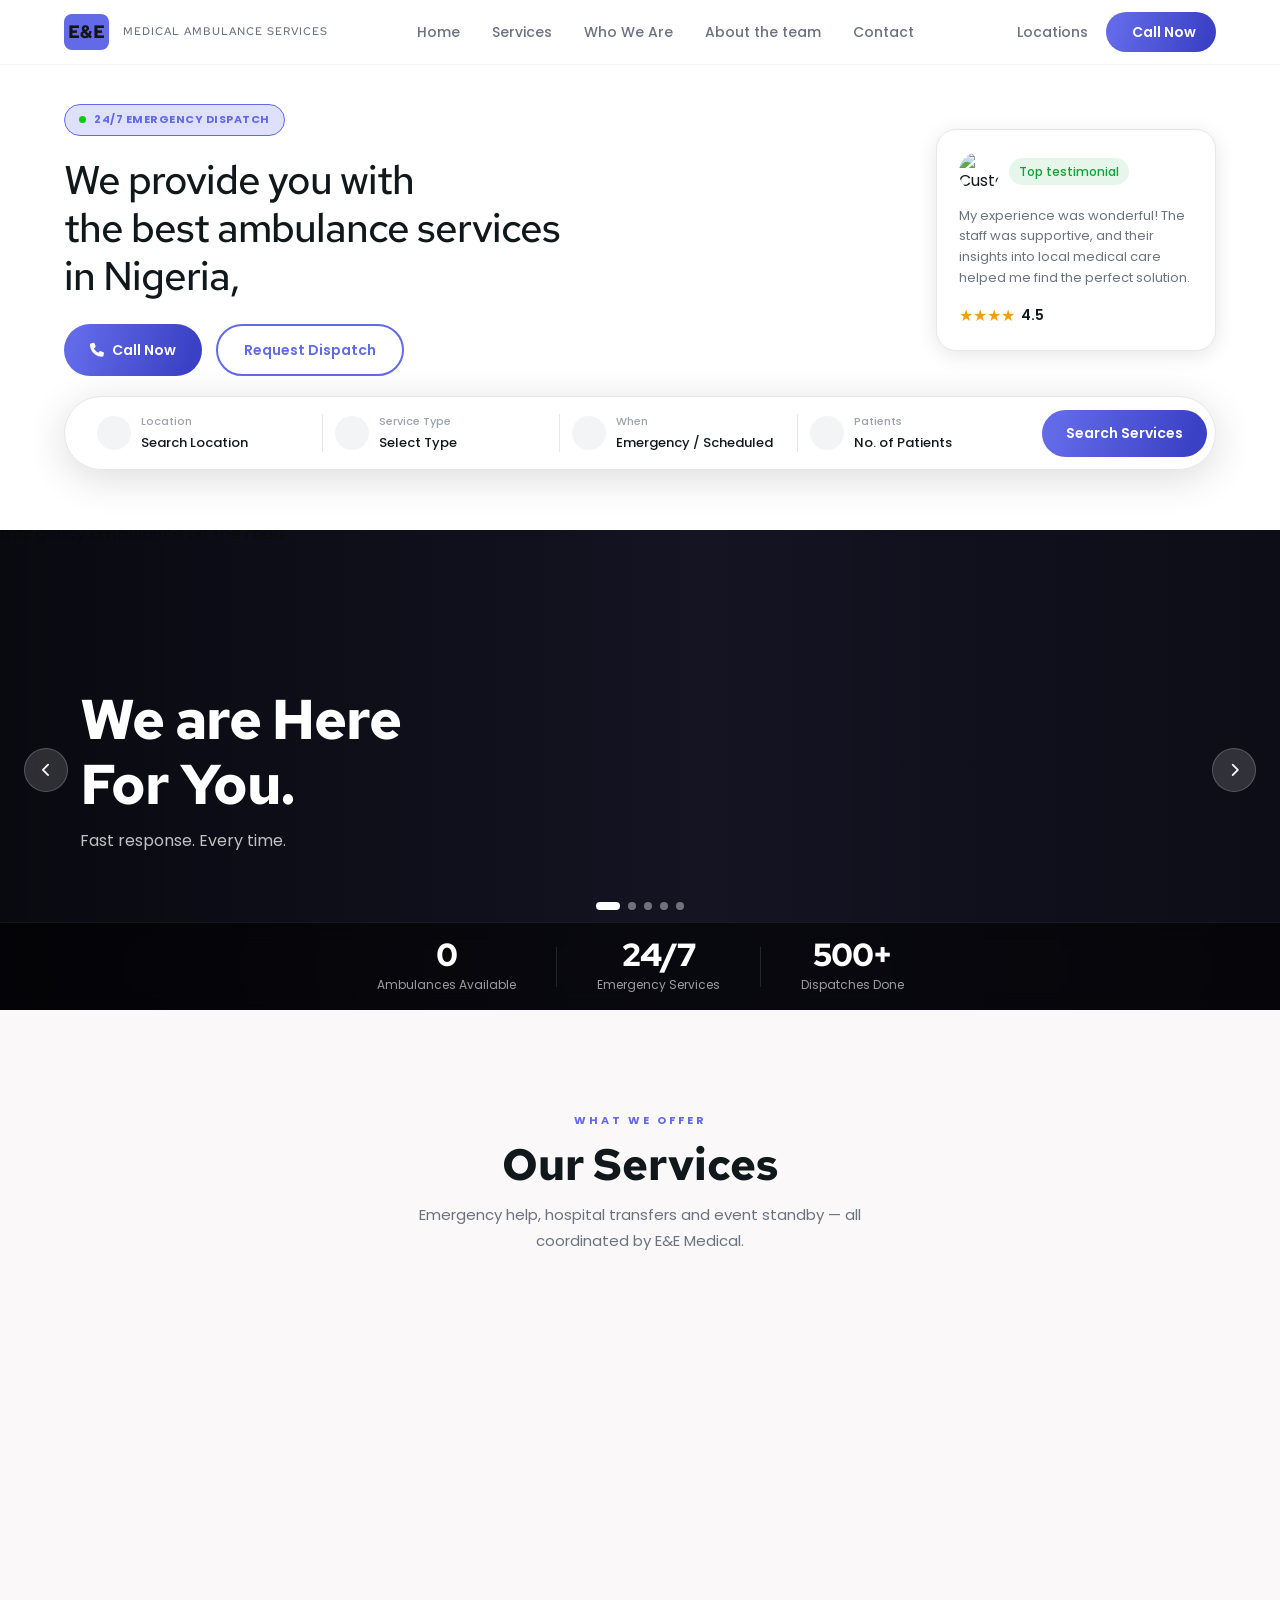
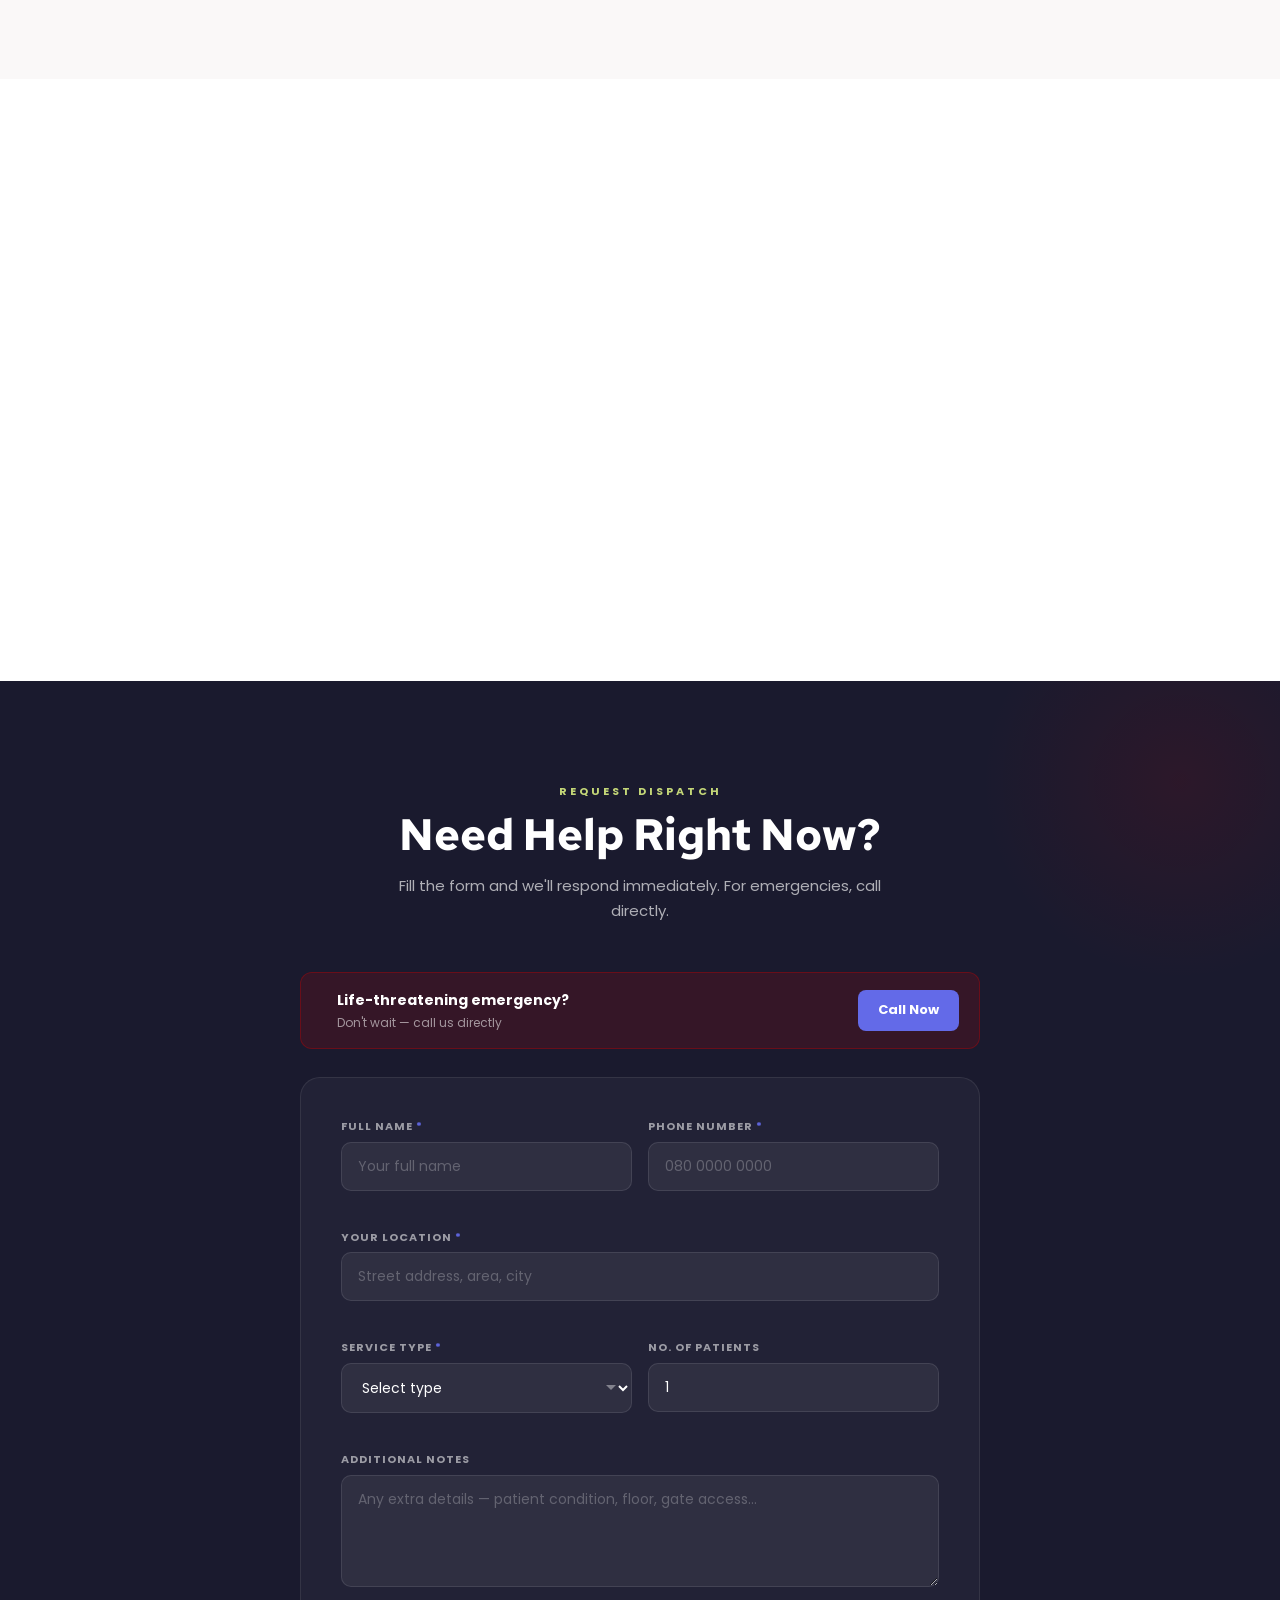
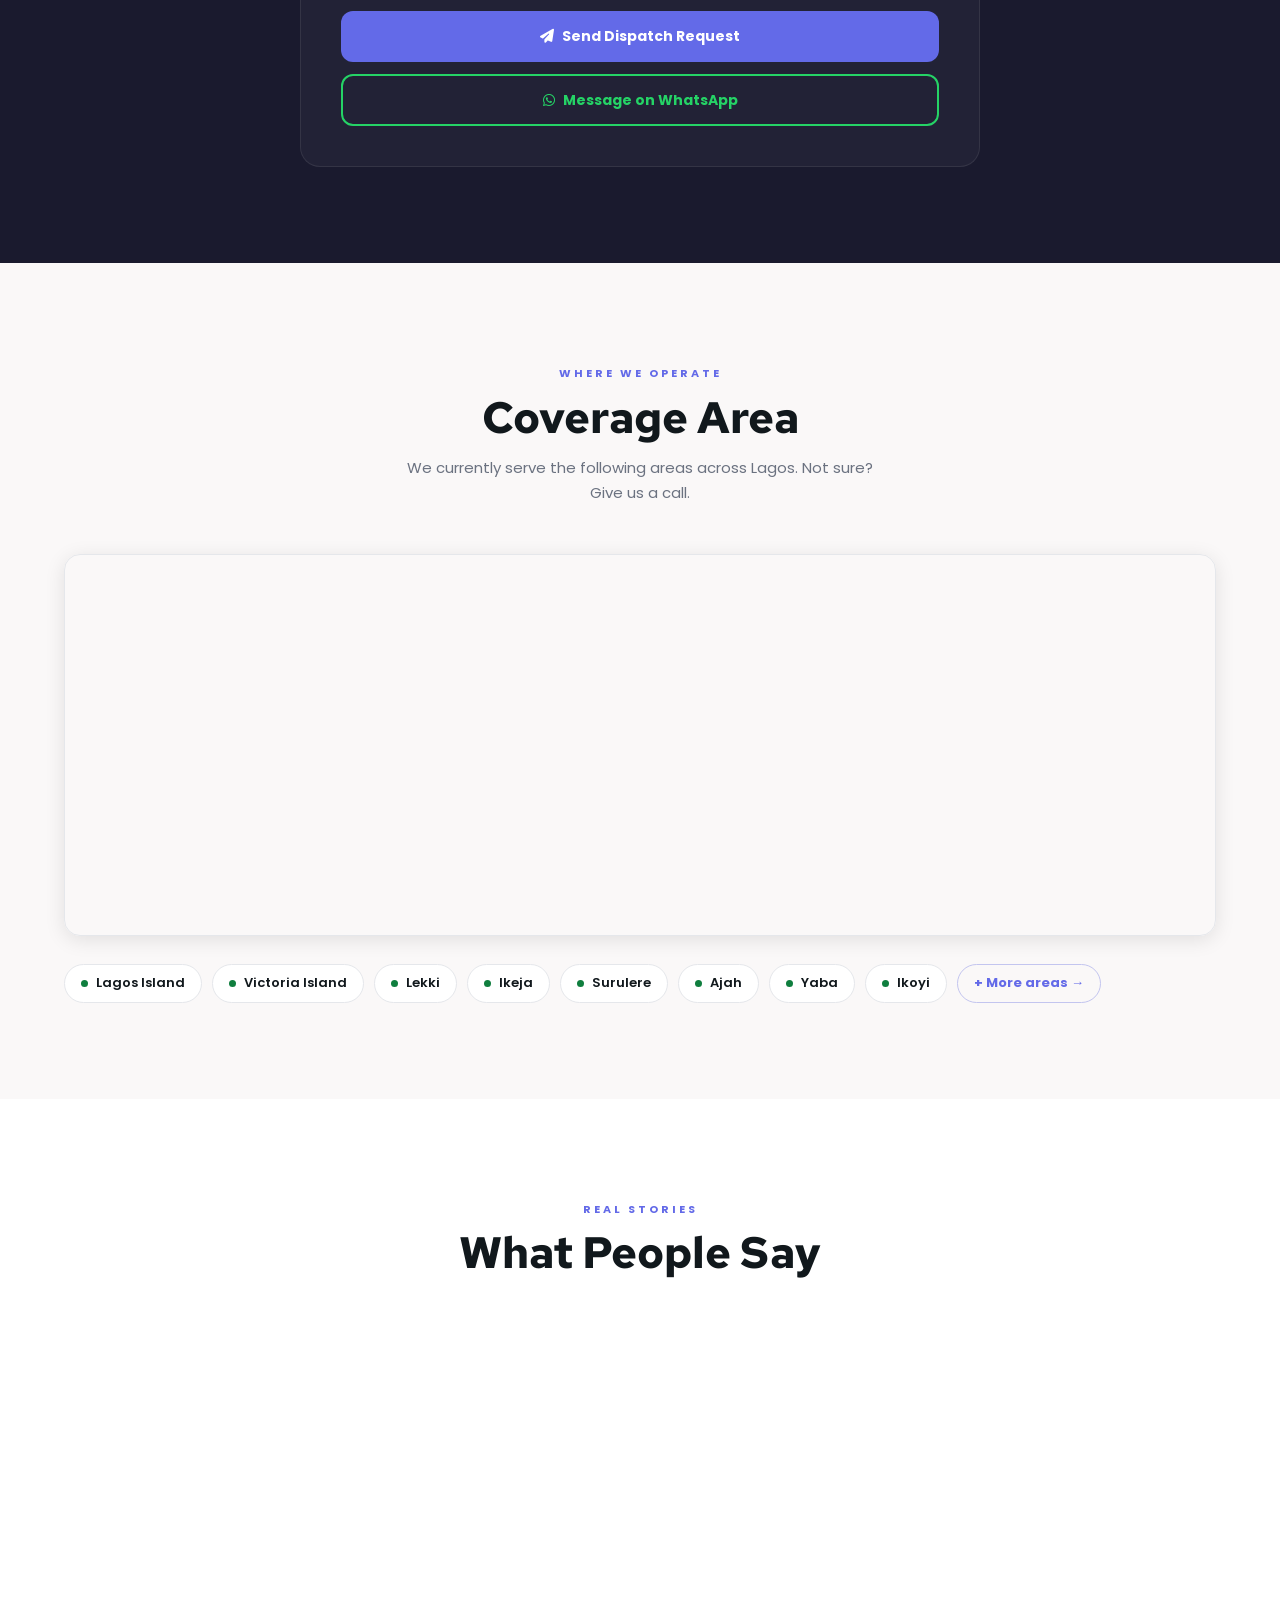
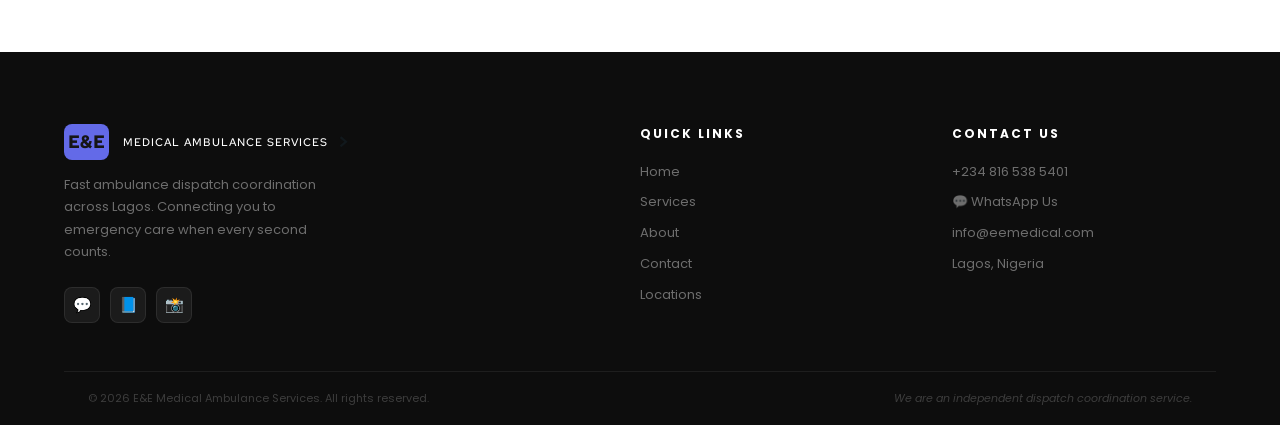
==== index.html @ 8965cede "modify files" ====
<!doctype html>
<html lang="en">
  <head>
    <meta charset="UTF-8" />
    <meta name="viewport" content="width=device-width, initial-scale=1.0" />
    <meta
      name="description"
      content="E&E Medical Ambulance Services — Fast emergency dispatch, hospital transfers and event standby across Lagos, Nigeria."
    />
    <title>E&amp;E Medical Ambulance Services</title>

    <!-- Google Fonts -->
    <link rel="preconnect" href="https://fonts.googleapis.com" />
    <link rel="preconnect" href="https://fonts.gstatic.com" crossorigin />
    <link
      href="https://fonts.googleapis.com/css2?family=Poppins:wght@300;400;500;600;700&family=Red+Hat+Text:wght@400;500;600;700&display=swap"
      rel="stylesheet"
    />

    <!-- Font Awesome (hamburger icon) -->
    <link
      rel="stylesheet"
      href="https://cdnjs.cloudflare.com/ajax/libs/font-awesome/6.5.0/css/all.min.css"
    />

    <!-- Box Icons -->
   <!-- Basic Icons -->
<link href="https://cdn.boxicons.com/3.0.8/fonts/basic/boxicons.min.css" rel="stylesheet">
<!-- Filled Icons -->
<link href="https://cdn.boxicons.com/3.0.8/fonts/filled/boxicons-filled.min.css" rel="stylesheet">
<!-- Brand Icons -->
<link href="https://cdn.boxicons.com/3.0.8/fonts/brands/boxicons-brands.min.css" rel="stylesheet">

    <!-- Stylesheet -->
    <link rel="stylesheet" href="styles/styles.css" />
  </head>

  <body>
    <!-- =============================================
         HEADER / NAVBAR
    ============================================= -->
    <header class="navbar" id="navbar">
      <div class="nav-inner">
        <!-- Logo -->
        <a href="#home" class="logo">
          <span class="logo-icon">E&E</span>
          <!--<span class="logo-text"
            >E<span class="logo-amp">&amp;</span>E-->
            <span class="logo-sub">Medical Ambulance Services</span></span
          >
        </a>

        <!-- Desktop Left Nav -->
        <nav class="nav-left" aria-label="Primary navigation">
          <a class="nav-item" href="#home">Home</a>
          <a class="nav-item" href="#services">Services</a>
          <a class="nav-item" href="#about">Who We Are</a>
          <a class="nav-item" href="about.html">About the team</a>
          <a class="nav-item" href="#contact">Contact</a>
        </nav>

        <!-- Desktop Right Nav -->
        <nav class="nav-right" aria-label="Secondary navigation">
          <a class="nav-item" href="#coverage">Locations</a>
          <a class="nav-item emergency-btn" href="tel:+2348165385401">
            <i class="bx bx-phone-incoming"></i> Call Now
          </a>
        </nav>

        <!-- Hamburger (mobile) -->
        <button
          class="hamburger"
          id="hamburger"
          aria-label="Toggle menu"
          aria-expanded="false"
        >
          <i class="fa-solid fa-bars" id="hamburger-icon"></i>
        </button>
      </div>

      <!-- Mobile Nav Dropdown -->
      <nav class="mobile-nav" id="mobile-nav" aria-hidden="true">
        <a class="mobile-nav-item" href="#home">Home</a>
        <a class="mobile-nav-item" href="#services">Services</a>
        <a class="mobile-nav-item" href="#about">Who We Are</a>
        <a class="mobile-nav-item" href="about.html">About the team</a>
        <a class="mobile-nav-item" href="#contact">Contact</a>
        <a class="mobile-nav-item" href="#coverage">Locations</a>
        <a
          class="mobile-nav-item emergency-btn mobile-cta"
          href="tel:+2348165385401"
        >
          <i class="fa-solid fa-phone"></i> Call Now
        </a>
      </nav>
    </header>

    <!-- =============================================
         HERO SECTION
    ============================================= -->
    <section class="hero" id="home">
      <!-- Left: Headline -->
      <div class="hero-left">
        <div class="hero-badge">
          <span class="badge-dot"></span> 24/7 Emergency Dispatch
        </div>
        <h1 class="hero-title">
          We provide you with<br />
          the best ambulance
          services<br /> in Nigeria,
          <span class="multiple-text"></span>
        </h1>
        <div class="hero-actions">
          <a href="tel:+2348165385401" class="btn-primary">
            <i class="fa-solid fa-phone"></i> Call Now
          </a>
          <a href="#contact" class="btn-outline">Request Dispatch</a>
        </div>
      </div>

      <!-- Right: Testimonial Card -->
      <div class="hero-right">
        <div class="testimonial-card">
          <div class="testimonial-header">
            <img
              src="https://i.pravatar.cc/40?img=12"
              alt="Customer avatar"
              class="testimonial-avatar"
            />
            <span class="testimonial-label">Top testimonial</span>
          </div>
          <p class="testimonial-text">
            My experience was wonderful! The staff was supportive, and their
            insights into local medical care helped me find the perfect
            solution.
          </p>
          <div class="testimonial-rating">
            <span class="stars">★★★★</span>
            <span class="rating-score">4.5</span>
          </div>
        </div>
      </div>
    </section>

    <!-- Mobile tagline (shown only on mobile below hero) -->
    <div class="mobile-tagline">
      <h2>We are Here<br />For You.</h2>
      <p>
        Providing fast, reliable medical services<br />across Nigeria — anytime,
        anywhere.
      </p>
    </div>

    <!-- =============================================
         SEARCH / FILTER BAR
    ============================================= -->
    <div class="search-bar" id="searchBar">
      <div class="search-field">
        <div class="search-field-icon"><i class="bx bx-location"></i></div>
        <div class="search-field-text">
          <span class="search-field-label">Location</span>
          <span class="search-field-value">Search Location</span>
        </div>
      </div>
      <div class="search-divider"></div>

      <div class="search-field">
        <div class="search-field-icon"><i class="bx bx-ambulance"></i></div>
        <div class="search-field-text">
          <span class="search-field-label">Service Type</span>
          <span class="search-field-value">Select Type</span>
        </div>
      </div>
      <div class="search-divider"></div>

      <div class="search-field">
        <div class="search-field-icon"><i class="bx bx-siren" ></i></div>
        <div class="search-field-text">
          <span class="search-field-label">When</span>
          <span class="search-field-value">Emergency / Scheduled</span>
        </div>
      </div>
      <div class="search-divider"></div>

      <div class="search-field">
        <div class="search-field-icon"><i class="bx bx-user-plus"></i></div>
        <div class="search-field-text">
          <span class="search-field-label">Patients</span>
          <span class="search-field-value">No. of Patients</span>
        </div>
      </div>

      <button class="search-btn">Search Services</button>
    </div>

    <!-- Mobile floating search FAB -->
    <button class="mobile-search-fab" id="searchFab" aria-label="Open search">
      <i class="fa-solid fa-magnifying-glass"></i>
    </button>

    <!-- =============================================
         IMAGE SLIDER / BANNER
    ============================================= -->
    <div class="slider-section" id="sliderSection">
      <!-- Slides -->
      <div class="slider-track" id="sliderTrack">
        <div class="slide active">
          <img
            src="https://images.unsplash.com/photo-1587745416684-47953f16f02f?w=1440&q=80"
            alt="Emergency ambulance on the road"
          />
          <div class="slide-overlay"></div>
          <div class="slide-content">
            <p class="slide-tagline">We are Here<br />For You.</p>
            <p class="slide-sub">Fast response. Every time.</p>
          </div>
        </div>

        <div class="slide">
          <img
            src="images/AC24217A-8CCD-4B8F-9D4B-312E447842BA.jpg"
            alt="Medical team ready for dispatch"
          />
          <div class="slide-overlay"></div>
          <div class="slide-content">
            <p class="slide-tagline">Trained.<br />Ready. Always.</p>
            <p class="slide-sub">Certified medical crews on standby.</p>
          </div>
        </div>

        <div class="slide">
          <img
            src="https://images.unsplash.com/photo-1612349317150-e413f6a5b16d?w=1440&q=80"
            alt="Ambulance services at events"
          />
          <div class="slide-overlay"></div>
          <div class="slide-content">
            <p class="slide-tagline">Events.<br />Hospitals. Everywhere.</p>
            <p class="slide-sub">Emergency, transfers &amp; standby covered.</p>
          </div>
        </div>
        <div class="slide">
          <img
            src="images/05685823-59BA-413B-A63B-CFF319AEDF91.jpg"
            alt="Ambulance services at events"
          />
          <div class="slide-overlay"></div>
          <div class="slide-content">
            <p class="slide-tagline">Events.<br />Hospitals. Everywhere.</p>
            <p class="slide-sub">Emergency, transfers &amp; standby covered.</p>
          </div>
        </div>
        <div class="slide">
          <img
            src="images/E7968433-688F-4F7B-9DDC-AB9939E82657.jpg"
            alt="Ambulance services at events"
          />
          <div class="slide-overlay"></div>
          <div class="slide-content">
            <p class="slide-tagline">Events.<br />Hospitals. Everywhere.</p>
            <p class="slide-sub">Emergency, transfers &amp; standby covered.</p>
          </div>
        </div>
      </div>

      <!-- Slider Controls -->
      <button
        class="slider-btn slider-prev"
        id="sliderPrev"
        aria-label="Previous slide"
      >
        <i class="fa-solid fa-chevron-left"></i>
      </button>
      <button
        class="slider-btn slider-next"
        id="sliderNext"
        aria-label="Next slide"
      >
        <i class="fa-solid fa-chevron-right"></i>
      </button>

      <!-- Dots -->
      <div class="slider-dots" id="sliderDots">
        <button class="dot active" data-index="0" aria-label="Slide 1"></button>
        <button class="dot" data-index="1" aria-label="Slide 2"></button>
        <button class="dot" data-index="2" aria-label="Slide 3"></button>
        <button class="dot" data-index="3" aria-label="Slide 4"></button>
        <button class="dot" data-index="4" aria-label="Slide 5"></button>
      </div>

      <!-- Stats overlay on slider -->
      <div class="slider-stats">
        <div class="slider-stat">
          <div class="slider-stat-value" id="stat1">0</div>
          <div class="slider-stat-label">Ambulances Available</div>
        </div>
        <div class="slider-stat-divider"></div>
        <div class="slider-stat">
          <div class="slider-stat-value">24/7</div>
          <div class="slider-stat-label">Emergency Services</div>
        </div>
        <div class="slider-stat-divider"></div>
        <div class="slider-stat">
          <div class="slider-stat-value">500+</div>
          <div class="slider-stat-label">Dispatches Done</div>
        </div>
      </div>
    </div>

    <!-- =============================================
         SERVICES SECTION
    ============================================= -->
    <section class="services-section" id="services">
      <div class="section-container">
        <div class="section-header">
          <span class="section-tag">What We Offer</span>
          <h2 class="section-title">Our Services</h2>
          <p class="section-desc">
            Emergency help, hospital transfers and event standby — all
            coordinated by E&amp;E Medical.
          </p>
        </div>

        <div class="services-grid">
          <div class="service-card service-card--red reveal">
            <div class="service-icon"><i class="bx bx-siren" ></i></div>
            <h3>Emergency Response</h3>
            <p>
              Immediate dispatch for life-threatening situations. We assess and
              send the right crew fast.
            </p>
            <a href="#contact" class="service-link">Request Now →</a>
          </div>
          <div class="service-card reveal">
            <div class="service-icon"><i class="bx bx-building-hospital" style="color:#000000;"></i></div>
            <h3>Hospital Transfer</h3>
            <p>
              Safe, monitored transport between medical facilities for patients
              needing specialist care.
            </p>
            <a href="#contact" class="service-link">Request Now →</a>
          </div>
          <div class="service-card reveal">
            <div class="service-icon"><i class="bx bx-calendar-star"></i></div>
            <h3>Event Medical Standby</h3>
            <p>
              Ambulance and crew on standby for concerts, sports events and
              large gatherings.
            </p>
            <a href="#contact" class="service-link">Request Now →</a>
          </div>
        </div>
      </div>
    </section>

    <!-- =============================================
         ABOUT SECTION
    ============================================= -->
    <section class="about-section" id="about">
      <div class="section-container about-grid">
        <div class="about-text reveal">
          <span class="section-tag">Who We Are</span>
          <h2 class="section-title">Fast Dispatch.<br />Real Care.</h2>
          <p>
            E&amp;E Medical is an independent ambulance dispatch coordination
            service based in Lagos, Nigeria. We connect people in need to
            certified ambulance providers — fast, reliably, and at any hour of
            the day.
          </p>
          <p>
            Whether it's a sudden emergency, a planned hospital transfer, or
            medical standby at your event, we handle the coordination so you can
            focus on what matters.
          </p>
          <div class="about-badges">
            <div class="about-badge">
              <i class="fa-solid fa-check"></i> Verified providers
            </div>
            <div class="about-badge">
              <i class="fa-solid fa-check"></i> Real coordinators
            </div>
            <div class="about-badge">
              <i class="fa-solid fa-check"></i> 24/7 availability
            </div>
          </div>
        </div>
        <div class="about-stats reveal">
          <div class="about-stat-card">
            <span class="about-stat-val">&lt;10</span>
            <span class="about-stat-label">Min avg. response</span>
          </div>
          <div class="about-stat-card">
            <span class="about-stat-val">500+</span>
            <span class="about-stat-label">Lives assisted</span>
          </div>
          <div class="about-stat-card">
            <span class="about-stat-val">20+</span>
            <span class="about-stat-label">Hospital partners</span>
          </div>
          <div class="about-stat-card">
            <span class="about-stat-val">5+</span>
            <span class="about-stat-label">Cities covered</span>
          </div>
        </div>
      </div>
    </section>

    <!-- =============================================
         CONTACT / DISPATCH FORM
    ============================================= -->
    <section class="contact-section" id="contact">
      <div class="section-container">
        <div class="section-header">
          <span class="section-tag section-tag--light">Request Dispatch</span>
          <h2 class="section-title section-title--light">
            Need Help Right Now?
          </h2>
          <p class="section-desc section-desc--light">
            Fill the form and we'll respond immediately. For emergencies, call
            directly.
          </p>
        </div>

        <!-- Emergency banner -->
        <div class="emergency-banner">
          <span><i class="bx bx-siren" style="font-size: 2.5rem;" ></i></span>
          <div>
            <strong>Life-threatening emergency?</strong>
            <span>Don't wait — call us directly</span>
          </div>
          <a href="tel:+2348165385401" class="emergency-banner-btn">Call Now</a>
        </div>

        <!-- Form -->
        <form class="dispatch-form" id="dispatchForm" novalidate>
          <div class="form-row">
            <div class="form-group">
              <label for="fullName">Full Name <span class="req">*</span></label>
              <input
                type="text"
                id="fullName"
                placeholder="Your full name"
                required
              />
              <span class="form-error" id="fullNameErr"></span>
            </div>
            <div class="form-group">
              <label for="phone">Phone Number <span class="req">*</span></label>
              <input
                type="tel"
                id="phone"
                placeholder="080 0000 0000"
                required
              />
              <span class="form-error" id="phoneErr"></span>
            </div>
          </div>

          <div class="form-group">
            <label for="location"
              >Your Location <span class="req">*</span></label
            >
            <input
              type="text"
              id="location"
              placeholder="Street address, area, city"
              required
            />
            <span class="form-error" id="locationErr"></span>
          </div>

          <div class="form-row">
            <div class="form-group">
              <label for="serviceType"
                >Service Type <span class="req">*</span></label
              >
              <select id="serviceType" required>
                <option value="" disabled selected>Select type</option>
                <option value="emergency">Emergency Response</option>
                <option value="transfer">Hospital Transfer</option>
                <option value="event">Event Standby</option>
                <option value="other">Other</option>
              </select>
              <span class="form-error" id="serviceTypeErr"></span>
            </div>
            <div class="form-group">
              <label for="patients">No. of Patients</label>
              <input
                type="number"
                id="patients"
                placeholder="1"
                min="1"
                max="20"
                value="1"
              />
            </div>
          </div>

          <div class="form-group">
            <label for="notes">Additional Notes</label>
            <textarea
              id="notes"
              rows="4"
              placeholder="Any extra details — patient condition, floor, gate access…"
            ></textarea>
          </div>

          <div class="form-actions">
            <button type="submit" class="btn-submit" id="submitBtn">
              <i class="fa-solid fa-paper-plane"></i>
              <span id="submitText">Send Dispatch Request</span>
              <span class="spinner hidden" id="spinner"></span>
            </button>
            <a
              href="https://wa.me/2348165385401?text=Hi%2C+I+need+an+ambulance+from+E%26E+Medical."
              target="_blank"
              rel="noopener noreferrer"
              class="btn-whatsapp"
            >
              <i class="fa-brands fa-whatsapp"></i> Message on WhatsApp
            </a>
          </div>

          <div
            class="form-feedback success hidden"
            id="formSuccess"
            role="alert"
          >
            <i class="bx bx-check-circle" style="color: #0f7e3e;" ></i> Request sent! We'll contact you within minutes.
          </div>
          <div class="form-feedback error hidden" id="formError" role="alert">
            ❌ Something went wrong. Please call us directly.
          </div>
        </form>
      </div>
    </section>

    <!-- =============================================
         COVERAGE SECTION
    ============================================= -->
    <section class="coverage-section" id="coverage">
      <div class="section-container">
        <div class="section-header">
          <span class="section-tag">Where We Operate</span>
          <h2 class="section-title">Coverage Area</h2>
          <p class="section-desc">
            We currently serve the following areas across Lagos. Not sure? Give
            us a call.
          </p>
        </div>

           <div class="map-container">
      <iframe
        src="https://www.google.com/maps/embed?pb=!1m18!1m12!1m3!1d253682.62283124577!2d3.2839595499999934!3d6.548055099999992!2m3!1f0!2f0!3f0!3m2!1i1024!2i768!4f13.1!3m3!1m2!1s0x103b8b2ae68280c1%3A0xdc9e87a367c3d9cb!2sLagos!5e0!3m2!1sen!2sng!4v1776216525920!5m2!1sen!2sng" width="600" height="450" style="border:0;" allowfullscreen="" loading="lazy" referrerpolicy="no-referrer-when-downgrade"
        width="100%"
        height="380"
        style="border: 0;"
        allowfullscreen=""
        loading="lazy"
        referrerpolicy="no-referrer-when-downgrade"
        title="E&E Medical Coverage Area — Lagos"
      ></iframe>
    </div>

        <div class="coverage-tags">
          <span class="coverage-tag"
            ><span class="cdot"></span>Lagos Island</span
          >
          <span class="coverage-tag"
            ><span class="cdot"></span>Victoria Island</span
          >
          <span class="coverage-tag"><span class="cdot"></span>Lekki</span>
          <span class="coverage-tag"><span class="cdot"></span>Ikeja</span>
          <span class="coverage-tag"><span class="cdot"></span>Surulere</span>
          <span class="coverage-tag"><span class="cdot"></span>Ajah</span>
          <span class="coverage-tag"><span class="cdot"></span>Yaba</span>
          <span class="coverage-tag"><span class="cdot"></span>Ikoyi</span>
          <span class="coverage-tag coverage-tag--more">+ More areas →</span>
        </div>
      </div>
    </section>

    <!-- =============================================
         TESTIMONIALS
    ============================================= -->
    <section class="testi-section" id="testimonials">
      <div class="section-container">
        <div class="section-header">
          <span class="section-tag">Real Stories</span>
          <h2 class="section-title">What People Say</h2>
        </div>
        <div class="testi-grid">
          <div class="testi-card reveal">
            <div class="testi-stars">★★★★★</div>
            <p>
              "They responded in under 8 minutes. My father had a cardiac
              episode and the crew were calm and professional. Truly
              life-saving."
            </p>
            <div class="testi-author">
              <div class="testi-avatar" style="background: #cc0000">AO</div>
              <div>
                <div class="testi-name">Adaeze Okafor</div>
                <div class="testi-role">Lagos, Nigeria</div>
              </div>
            </div>
          </div>
          <div class="testi-card reveal">
            <div class="testi-stars">★★★★★</div>
            <p>
              "We used E&amp;E Medical for our corporate event. Having a standby
              ambulance gave everyone peace of mind. Very organised."
            </p>
            <div class="testi-author">
              <div class="testi-avatar" style="background: #0f7e3e">EM</div>
              <div>
                <div class="testi-name">Emeka Martins</div>
                <div class="testi-role">Event Organizer</div>
              </div>
            </div>
          </div>
          <div class="testi-card reveal">
            <div class="testi-stars">★★★★★</div>
            <p>
              "Called for an urgent patient transfer between hospitals. The
              coordination was seamless. Highly recommend for hospital
              logistics."
            </p>
            <div class="testi-author">
              <div class="testi-avatar" style="background: #1a4a8a">DN</div>
              <div>
                <div class="testi-name">Dr. Ngozi Eze</div>
                <div class="testi-role">Medical Officer, Lagos</div>
              </div>
            </div>
          </div>
        </div>
      </div>
    </section>

    <!-- =============================================
         FOOTER
    ============================================= -->
    <footer class="footer" id="footer">
      <div class="section-container">
        <div class="footer-top">
          <div class="footer-brand">
            <a href="#home" class="logo footer-logo">
              <span class="logo-icon">E&E</span>
          <!--<span class="logo-text"
            >E<span class="logo-amp">&amp;</span>E-->
            <span class="logo-sub" style="color: #fff;">Medical Ambulance Services</span></span
          >
              >
            </a>
            <p>
              Fast ambulance dispatch coordination across Lagos. Connecting you
              to emergency care when every second counts.
            </p>
            <div class="footer-socials">
              <a href="#" aria-label="WhatsApp" class="social-btn">💬</a>
              <a href="#" aria-label="Facebook" class="social-btn">📘</a>
              <a href="#" aria-label="Instagram" class="social-btn">📸</a>
            </div>
          </div>

          <div class="footer-col">
            <h4>Quick Links</h4>
            <a href="#home">Home</a>
            <a href="#services">Services</a>
            <a href="#about">About</a>
            <a href="#contact">Contact</a>
            <a href="#coverage">Locations</a>
          </div>

          <div class="footer-col">
            <h4>Contact Us</h4>
            <a href="tel:+2348165385401"><i class="bx bx-phone-incoming"></i> +234 816 538 5401</a>
            <a
              href="https://wa.me/2348165385401"
              target="_blank"
              rel="noopener noreferrer"
              >💬 WhatsApp Us</a
            >
            <a href="mailto:info@eemedical.com"><i class="bx bx-envelope-alt" style="font-size: 0.8rem;"></i> info@eemedical.com</a>
            <span><i class="bx bx-location"></i> Lagos, Nigeria</span>
          </div>
        </div>

        <!-- Footer Bottom -->
        <div class="footer-bottom">
          <p>© 2026 E&amp;E Medical Ambulance Services. All rights reserved.</p>
          <p>We are an independent dispatch coordination service.</p>
        </div>
      </div>
    </footer>

    <!-- Floating Call Button -->
    <a
      href="tel:+2348165385401"
      class="floating-call"
      id="floatingCall"
      aria-label="Call E&E Medical"
    >
      <span class="floating-pulse"></span>
      <i class="fa-solid fa-phone"></i>
    </a>

    <!-- Back to Top -->
    <button class="back-to-top" id="backToTop" aria-label="Back to top">
      <i class="fa-solid fa-chevron-up"></i>
    </button>

    <!-- =============================================
         SCRIPTS
    ============================================= -->
    <!-- Typed.js -->
    <script src="https://cdn.jsdelivr.net/npm/typed.js@2.0.12"></script>

    <!-- Main Script -->
    <script src="script.js"></script>
  </body>
</html>
---- styles/styles.css ----
/* ============================================================
   E&E MEDICAL AMBULANCE SERVICES — styles.css
   Design: Red accent | Poppins + Red Hat Text | Mobile-first
============================================================ */

/* ── CSS VARIABLES ─────────────────────────────────────────── */
:root {
  --red: #636ae8;
  --red-dark: #636ae8;
  --purple-light: #636ae834;
  --red-mid: #c3c5ef ;
  --purple: #636ae8;
  --purple-dark: #4f46e5;
  --dark: #11181c;
  --charcoal: #1a1a2e;
  --gray: #6b7280; 
  --gray-light: #9ca3af;
  --border: #e5e7eb;
  --bg: #f8f5f5af;
  --white: #ffffff;
  --green: #0da435;
  --whatsapp: #25d366;

  --font-main: "Red Hat Text", sans-serif;
  --font-body: "Poppins", sans-serif;

  --nav-h: 64px;
  --max-w: 1200px;
  --radius: 12px;
  --radius-lg: 20px;
  --radius-full: 9999px;

  --shadow-sm: 0 2px 8px rgba(0, 0, 0, 0.06);
  --shadow-md: 0 4px 20px rgba(0, 0, 0, 0.1);
  --shadow-lg: 0 8px 40px rgba(0, 0, 0, 0.14);
  --shadow-red: 0 4px 20px rgba(99, 106, 232, 0.4);

  --ease: 0.25s ease;
}

/* ── RESET ──────────────────────────────────────────────────── */
*,
*::before,
*::after {
  margin: 0;
  padding: 0;
  box-sizing: border-box;
  text-decoration: none;
  border: none;
  outline: none;
}
html {
  scroll-behavior: smooth;
  font-size: 16px;
  -webkit-text-size-adjust: 100%;
}
body {
  font-family: var(--font-body);
  color: var(--dark);
  background: var(--white);
  line-height: 1.6;
  overflow-x: hidden;
}
img {
  display: block;
  max-width: 100%;
  height: auto;
}
a {
  color: inherit;
}
ul {
  list-style: none;
}
button {
  font-family: inherit;
  cursor: pointer;
}
input,
select,
textarea {
  font-family: inherit;
}

/* ── UTILITY ────────────────────────────────────────────────── */
.section-container {
  width: 100%;
  max-width: var(--max-w);
  margin-inline: auto;
  padding-inline: 24px;
}
.hidden {
  display: none !important;
}

/* ── SECTION COMMON ─────────────────────────────────────────── */
.section-header {
  text-align: center;
  margin-bottom: 48px;
}
.section-tag {
  display: inline-block;
  font-size: 11px;
  font-weight: 700;
  letter-spacing: 3px;
  text-transform: uppercase;
  color: var(--red);
  margin-bottom: 10px;
}
.section-tag--light {
  color: rgba(228, 250, 133, 0.84);
}
.section-title {
  font-family: var(--font-main);
  font-size: clamp(28px, 5vw, 44px);
  font-weight: 700;
  color: var(--dark);
  line-height: 1.1;
  margin-bottom: 14px;
}
.section-title--light {
  color: var(--white);
}
.section-desc {
  font-size: 15px;
  color: var(--gray);
  max-width: 500px;
  margin-inline: auto;
  line-height: 1.7;
}
.section-desc--light {
  color: rgba(255, 255, 255, 0.65);
}

/* ── BUTTONS ────────────────────────────────────────────────── */
.btn-primary {
  display: inline-flex;
  align-items: center;
  gap: 8px;
  background: linear-gradient(105deg, #636ae8 10%, #3a41c4 90%);
  color: var(--white);
  font-weight: 600;
  font-size: 14px;
  padding: 13px 26px;
  border-radius: var(--radius-full);
  transition:
    background var(--ease),
    transform var(--ease),
    box-shadow var(--ease);
  white-space: nowrap;
}
.btn-primary:hover {
  background: var(--red-dark);
  box-shadow: var(--shadow-red);
  transform: translateY(-2px);
}

.btn-outline {
  display: inline-flex;
  align-items: center;
  gap: 8px;
  background: transparent;
  color: var(--red);
  font-weight: 600;
  font-size: 14px;
  padding: 13px 26px;
  border-radius: var(--radius-full);
  border: 2px solid var(--red);
  transition:
    background var(--ease),
    color var(--ease),
    transform var(--ease);
}
.btn-outline:hover {
  background: var(--red);
  color: var(--white);
  transform: translateY(-2px);
}

/* ── SPINNER ────────────────────────────────────────────────── */
.spinner {
  width: 18px;
  height: 18px;
  border: 3px solid rgba(255, 255, 255, 0.3);
  border-top-color: white;
  border-radius: 50%;
  animation: spin 0.7s linear infinite;
}
@keyframes spin {
  to {
    transform: rotate(360deg);
  }
}

/* ── SCROLL REVEAL ──────────────────────────────────────────── */
.reveal {
  opacity: 0;
  transform: translateY(28px);
  transition:
    opacity 0.6s ease,
    transform 0.6s ease;
}
.reveal.visible {
  opacity: 1;
  transform: translateY(0);
}
.reveal-d1 {
  transition-delay: 0.1s;
}
.reveal-d2 {
  transition-delay: 0.2s;
}

/* ============================================================
   NAVBAR
============================================================ */
.navbar {
  position: fixed;
  top: 0;
  left: 0;
  right: 0;
  z-index: 1000;
  background: #fffffff9;
  border-bottom: 1px solid transparent;
  transition:
    border-color var(--ease),
    box-shadow var(--ease);
   border-bottom: 1px solid #F3F4F6;
   
}
.navbar.scrolled {
  border-color: var(--border);
  box-shadow: var(--shadow-md);
}

.nav-inner {
  max-width: var(--max-w);
  margin-inline: auto;
  padding-inline: 24px;
  height: var(--nav-h);
  display: flex;
  align-items: center;
  justify-content: space-between;
  gap: 20px;
}

/* Logo */
.logo {
  display: flex;
  align-items: center;
  gap: 10px;
  font-family: var(--font-main);
  font-weight: 700;
  font-size: 18px;
  color: var(--dark);
  flex-shrink: 0;
}
.logo-icon {
  width: 45px;
  height: 36px;
  background: var(--red);
  border-radius: 8px;
  display: flex;
  align-items: center;
  justify-content: center;
  font-size: 18px;
  color: #151515;
}
.logo-text {
  display: flex;
  align-items: baseline;
  gap: 3px;
}
.logo-amp {
  color: var(--red);
}
.logo-sub {
  font-size: 11px;
  font-weight: 500;
  color: var(--gray);
  letter-spacing: 1px;
  text-transform: uppercase;
  margin-left: 4px;
}

/* Desktop nav */
.nav-left,
.nav-right {
  display: flex;
  align-items: center;
  gap: 4px;
}
.nav-item {
  font-size: 14px;
  font-weight: 500;
  color: var(--gray);
  padding: 8px 14px;
  border-radius: var(--radius-full);
  transition:
    color var(--ease),
    background var(--ease);
  white-space: nowrap;
}
.nav-item:hover {
  color: var(--red);
  background: var(--red-light);
}
.nav-item.active {
  color: var(--red);
  font-weight: 600;
}

.emergency-btn {
  background:linear-gradient(105deg, #636ae8 10%, #3a41c4 90%) !important;
  color: var(--white) !important;
  font-weight: 600 !important;
  padding: 9px 20px !important;
  border-radius: var(--radius-full) !important;
  display: flex;
  align-items: center;
  gap: 6px;
  transition:
    background var(--ease),
    transform var(--ease),
    box-shadow var(--ease) !important;
}
.emergency-btn:hover {
  background: var(--red-dark) !important;
  box-shadow: var(--shadow-red) !important;
  transform: translateY(-1px) !important;
}

/* Hamburger */
.hamburger {
  display: none;
  background: none;
  border: none;
  font-size: 20px;
  color: var(--dark);
  padding: 8px;
  border-radius: 8px;
  transition: background var(--ease);
}
.hamburger:hover {
  background: var(--bg);
}

/* Mobile nav */
.mobile-nav {
  display: none;
  flex-direction: column;
  background: var(--white);
  border-top: 1px solid var(--border);
  box-shadow: 0 8px 24px rgba(0, 0, 0, 0.08);
  padding: 12px 0 20px;
  gap: 2px;
  animation: slideDown 0.2s ease;
}
@keyframes slideDown {
  from {
    opacity: 0;
    transform: translateY(-8px);
  }
  to {
    opacity: 1;
    transform: translateY(0);
  }
}
.mobile-nav.open {
  display: flex;
}

.mobile-nav-item {
  font-size: 14px;
  font-weight: 500;
  color: var(--gray);
  padding: 12px 24px;
  border-bottom: 1px solid #f9fafb;
  transition:
    color var(--ease),
    background var(--ease);
  display: block;
}
.mobile-nav-item:hover {
  color: var(--red);
  background: var(--red-light);
}
.mobile-nav-item:last-child {
  border-bottom: none;
}
.mobile-cta {
  margin: 12px 24px 0 !important;
  border-radius: var(--radius-full) !important;
  text-align: center;
  justify-content: center;
}

/* ============================================================
   HERO SECTION
============================================================ */
.hero {
  padding-top: calc(var(--nav-h) + 40px);
  padding-bottom: 48px;
  display: flex;
  align-items: center;
  justify-content: space-between;
  gap: 40px;
  max-width: var(--max-w);
  margin-inline: auto;
  padding-inline: 24px;
}

/* Hero badge */
.hero-badge {
  display: inline-flex;
  align-items: center;
  gap: 8px;
  background: var(--purple-light);
  border: 1px solid var(--purple);
  color: var(--purple);
  font-size: 11px;
  font-weight: 700;
  padding: 6px 14px;
  border-radius: var(--radius-full);
  margin-bottom: 20px;
  letter-spacing: 0.5px;
  text-transform: uppercase;
}
.badge-dot {
  width: 7px;
  height: 7px;
  background: rgb(9, 205, 9);
  border-radius: 50%;
  animation: blink 1.4s infinite;
}
@keyframes blink {
  0%,
  100% {
    opacity: 1;
  }
  50% {
    opacity: 0.3;
  }
}

.hero-left {
  flex: 1;
  max-width: 580px;
}
.hero-title {
  line-height: 1.25;
  margin-bottom: 24px;
  font-size: 40px;
  line-height: 1.2;
  font-weight: 500;
  color: #11181C;
  letter-spacing: -1px;
  font-family: "Red Hat Text", sans-serif;
}
.multiple-text {
  color: var(--purple);
  font-weight: 700;
}

.hero-actions {
  display: flex;
  gap: 14px;
  flex-wrap: wrap;
}

/* Testimonial card */
.hero-right {
  flex-shrink: 0;
}
.testimonial-card {
  width: 280px;
  padding: 22px;
  background: var(--white);
  border: 1px solid var(--border);
  border-radius: var(--radius-lg);
  box-shadow: var(--shadow-md);
}
.testimonial-header {
  display: flex;
  align-items: center;
  gap: 10px;
  margin-bottom: 14px;
}
.testimonial-avatar {
  width: 40px;
  height: 40px;
  border-radius: 50%;
  object-fit: cover;
}
.testimonial-label {
  font-size: 12px;
  font-weight: 500;
  color: var(--green);
  background: rgba(13, 164, 53, 0.1);
  padding: 4px 10px;
  border-radius: 20px;
  text-align: center;
}
.testimonial-text {
  font-size: 13px;
  color: var(--gray);
  line-height: 1.6;
  margin-bottom: 14px;
}
.testimonial-rating {
  display: flex;
  align-items: center;
  gap: 6px;
}
.stars {
  color: #f59e0b;
  font-size: 16px;
}
.rating-score {
  font-size: 14px;
  font-weight: 600;
  color: var(--dark);
}

/* Mobile tagline */
.mobile-tagline {
  display: none;
  padding: 24px 24px 8px;
  background: var(--white);
}
.mobile-tagline h2 {
  font-size: 22px;
  font-weight: 700;
  color: var(--dark);
  line-height: 1.2;
  border-left: 4px solid var(--red);
  padding-left: 14px;
  font-family: var(--font-main);
}
.mobile-tagline p {
  font-size: 13px;
  color: var(--gray);
  margin-top: 8px;
  padding-left: 18px;
  line-height: 1.6;
}

/* ============================================================
   SEARCH BAR
============================================================ */
.search-bar {
  display: flex;
  align-items: center;
  background: var(--white);
  border: 1px solid var(--border);
  border-radius: var(--radius-full);
  padding: 8px 8px 8px 20px;
  max-width: calc(var(--max-w) - 48px);
  margin: -28px auto 0;
  box-shadow: var(--shadow-lg);
  position: relative;
  z-index: 10;
}
.search-field {
  display: flex;
  align-items: center;
  gap: 10px;
  padding: 8px 12px;
  flex: 1;
  cursor: pointer;
  transition: background var(--ease);
  border-radius: 8px;
}
.search-field:hover {
  background: var(--bg);
}
.search-field-icon {
  width: 34px;
  height: 34px;
  border-radius: 50%;
  background: #f3f4f6;
  display: flex;
  align-items: center;
  justify-content: center;
  font-size: 15px;
  flex-shrink: 0;
  color: var(--red);
}
.search-field-text {
  display: flex;
  flex-direction: column;
  gap: 2px;
}
.search-field-label {
  font-size: 11px;
  color: var(--gray-light);
  font-weight: 500;
}
.search-field-value {
  font-size: 13px;
  color: var(--dark);
  font-weight: 500;
}
.search-divider {
  width: 1px;
  height: 38px;
  background: var(--border);
  flex-shrink: 0;
}
.search-btn {
  background: linear-gradient(105deg, #636ae8 10%, #3a41c4 90%);
  color: var(--white);
  border-radius: var(--radius-full);
  padding: 13px 24px;
  font-size: 14px;
  font-weight: 600;
  white-space: nowrap;
  flex-shrink: 0;
  margin-left: 8px;
  transition:
    background var(--ease),
    transform var(--ease);
  font-family: var(--font-body);
}
.search-btn:hover {
  background: var(--red-dark);
  transform: scale(1.02);
}

/* Mobile FAB */
.mobile-search-fab {
  display: none;
  position: fixed;
  bottom: 14px;
  right: 14px;
  width: 44px;
  height: 44px;
  background: var(--purple);
  border-radius: 50%;
  align-items: center;
  justify-content: center;
  z-index: 1000;
  box-shadow: 0 4px 14px rgba(99, 106, 232, 0.4);
  transition:
    background var(--ease),
    transform var(--ease);
}
.mobile-search-fab:hover {
  background: var(--purple-dark);
  transform: scale(1.08);
}
.mobile-search-fab i {
  color: var(--white);
  font-size: 16px;
}

/* ============================================================
   IMAGE SLIDER
============================================================ */
.slider-section {
  position: relative;
  overflow: hidden;
  height: 480px;
  margin-top: 60px;
  background: var(--charcoal);
}

.slider-track {
  display: flex;
  height: 100%;
  transition: transform 0.65s cubic-bezier(0.77, 0, 0.175, 1);
}

.slide {
  min-width: 100%;
  height: 100%;
  position: relative;
  overflow: hidden;
}
.slide img {
  width: 100%;
  height: 100%;
  object-fit: contain;
  object-position: center;
  display: block;
  transition: transform 8s ease;
}
.slide.active img {
  transform: scale(1.04);
}

.slide-overlay {
  position: absolute;
  inset: 0;
  background: linear-gradient(
    to right,
    rgba(0, 0, 0, 0.65) 0%,
    rgba(0, 0, 0, 0.25) 55%,
    rgba(0, 0, 0, 0.5) 100%
  );
}

.slide-content {
  position: absolute;
  inset: 0;
  z-index: 2;
  display: flex;
  flex-direction: column;
  justify-content: center;
  padding: 0 80px;
  opacity: 0;
  transform: translateY(16px);
  transition:
    opacity 0.5s ease 0.3s,
    transform 0.5s ease 0.3s;
}
.slide.active .slide-content {
  opacity: 1;
  transform: translateY(0);
}

.slide-tagline {
  font-family: var(--font-main);
  font-size: clamp(32px, 4.5vw, 56px);
  font-weight: 700;
  color: var(--white);
  line-height: 1.15;
  letter-spacing: -1px;
  margin-bottom: 12px;
}
.slide-sub {
  font-size: 16px;
  color: rgba(255, 255, 255, 0.75);
  font-family: var(--font-body);
}

/* Slider buttons */
.slider-btn {
  position: absolute;
  top: 50%;
  transform: translateY(-50%);
  z-index: 10;
  width: 44px;
  height: 44px;
  background: rgba(255, 255, 255, 0.15);
  backdrop-filter: blur(8px);
  border: 1px solid rgba(255, 255, 255, 0.2);
  border-radius: 50%;
  color: var(--white);
  font-size: 14px;
  display: flex;
  align-items: center;
  justify-content: center;
  transition:
    background var(--ease),
    transform var(--ease);
  cursor: pointer;
}
.slider-btn:hover {
  background: var(--red);
  transform: translateY(-50%) scale(1.08);
}
.slider-prev {
  left: 24px;
}
.slider-next {
  right: 24px;
}

/* Dots */
.slider-dots {
  position: absolute;
  bottom: 100px;
  left: 50%;
  transform: translateX(-50%);
  z-index: 10;
  display: flex;
  gap: 8px;
}
.dot {
  width: 8px;
  height: 8px;
  border-radius: 50%;
  background: rgba(255, 255, 255, 0.4);
  border: none;
  cursor: pointer;
  transition:
    background var(--ease),
    transform var(--ease),
    width var(--ease);
}
.dot.active {
  background: var(--white);
  width: 24px;
  border-radius: 4px;
}

/* Stats bar on slider */
.slider-stats {
  position: absolute;
  bottom: 0;
  left: 0;
  right: 0;
  z-index: 10;
  display: flex;
  align-items: center;
  justify-content: center;
  gap: 0;
  background: rgba(0, 0, 0, 0.55);
  backdrop-filter: blur(10px);
  padding: 16px 24px;
  border-top: 1px solid rgba(255, 255, 255, 0.08);
}
.slider-stat {
  text-align: center;
  padding: 0 40px;
}
.slider-stat-value {
  font-family: var(--font-main);
  font-size: 32px;
  font-weight: 700;
  color: var(--white);
  letter-spacing: -1px;
  line-height: 1;
}
.slider-stat-label {
  font-size: 12px;
  color: rgba(255, 255, 255, 0.6);
  margin-top: 4px;
}
.slider-stat-divider {
  width: 1px;
  height: 40px;
  background: rgba(255, 255, 255, 0.12);
  flex-shrink: 0;
}

/* ============================================================
   SERVICES SECTION
============================================================ */
.services-section {
  padding: 96px 0;
  background: var(--bg);
}

.services-grid {
  display: grid;
  grid-template-columns: repeat(3, 1fr);
  gap: 24px;
}
.service-card {
  background: var(--white);
  border-radius: var(--radius-lg);
  padding: 32px 28px;
  border: 1.5px solid var(--border);
  box-shadow: var(--shadow-sm);
  display: flex;
  flex-direction: column;
  gap: 12px;
  transition:
    transform var(--ease),
    box-shadow var(--ease),
    border-color var(--ease);
}
.service-card:hover {
  transform: translateY(-6px);
  box-shadow: var(--shadow-lg);
  border-color: var(--red-mid);
}
.service-card--red {
  background: linear-gradient(105deg, #636ae8 10%, #3a41c4 90%);
  border-color: var(--red);
  box-shadow: var(--shadow-red);
}
.service-card--red:hover {
  box-shadow: 0 8px 32px rgba(99, 106, 232, 0.6);
}

.service-icon {
  font-size: 32px;
  width: 60px;
  height: 60px;
  background: var(--purple-light);
  border-radius: var(--radius);
  display: flex;
  align-items: center;
  justify-content: center;
  color: #000;
}
.service-card--red .service-icon {
  background: rgba(255, 255, 255, 0.2);
}

.service-card h3 {
  font-size: 17px;
  font-weight: 700;
  color: var(--dark);
}
.service-card--red h3 {
  color: var(--white);
}
.service-card p {
  font-size: 14px;
  color: var(--gray);
  line-height: 1.7;
  flex: 1;
}
.service-card--red p {
  color: rgba(255, 255, 255, 0.82);
}

.service-link {
  font-size: 13px;
  font-weight: 700;
  color: var(--red);
  margin-top: auto;
  display: inline-flex;
  gap: 4px;
  transition: gap var(--ease);
}
.service-link:hover {
  gap: 10px;
}
.service-card--red .service-link {
  color: var(--white);
}

/* ============================================================
   ABOUT SECTION
============================================================ */
.about-section {
  padding: 96px 0;
  background: var(--white);
}

.about-grid {
  display: grid;
  grid-template-columns: 1fr 1fr;
  gap: 60px;
  align-items: center;
}
.about-text .section-tag {
  display: block;
  margin-bottom: 10px;
}
.about-text .section-title {
  text-align: left;
  margin-bottom: 20px;
}
.about-text p {
  font-size: 14px;
  color: var(--gray);
  line-height: 1.8;
  margin-bottom: 16px;
}

.about-badges {
  display: flex;
  flex-direction: column;
  gap: 10px;
  margin-top: 8px;
}
.about-badge {
  display: inline-flex;
  align-items: center;
  gap: 10px;
  font-size: 13px;
  font-weight: 600;
  color: var(--dark);
}
.about-badge i {
  color: var(--white);
  background: var(--green);
  width: 20px;
  height: 20px;
  border-radius: 50%;
  display: flex;
  align-items: center;
  justify-content: center;
  font-size: 10px;
  flex-shrink: 0;
}

.about-stats {
  display: grid;
  grid-template-columns: 1fr 1fr;
  gap: 16px;
}
.about-stat-card {
  background: var(--bg);
  border: 1.5px solid var(--border);
  border-radius: var(--radius-lg);
  padding: 28px 20px;
  text-align: center;
  transition:
    transform var(--ease),
    box-shadow var(--ease);
}
.about-stat-card:hover {
  transform: translateY(-4px);
  box-shadow: var(--shadow-md);
}
.about-stat-val {
  display: block;
  font-family: var(--font-main);
  font-size: 36px;
  font-weight: 700;
  color: var(--red);
  line-height: 1;
}
.about-stat-label {
  display: block;
  font-size: 12px;
  color: var(--gray);
  margin-top: 6px;
  font-weight: 500;
}

/* ============================================================
   CONTACT / DISPATCH FORM
============================================================ */
.contact-section {
  padding: 96px 0;
  background: var(--charcoal);
  position: relative;
  overflow: hidden;
}
.contact-section::before {
  content: "";
  position: absolute;
  top: -100px;
  right: -100px;
  width: 400px;
  height: 400px;
  border-radius: 50%;
  background: radial-gradient(circle, rgba(204, 0, 0, 0.1) 0%, transparent 70%);
  pointer-events: none;
}

/* Emergency banner */
.emergency-banner {
  display: flex;
  align-items: center;
  gap: 16px;
  background: rgba(204, 0, 0, 0.15);
  border: 1.5px solid rgba(204, 0, 0, 0.35);
  border-radius: var(--radius);
  padding: 16px 20px;
  margin-bottom: 28px;
  max-width: 680px;
  margin-inline: auto;
  margin-bottom: 28px;
}
.emergency-banner > span {
  font-size: 22px;
  flex-shrink: 0;
}
.emergency-banner > div {
  flex: 1;
  display: flex;
  flex-direction: column;
  gap: 2px;
}
.emergency-banner strong {
  font-size: 14px;
  color: var(--white);
  font-weight: 700;
}
.emergency-banner span {
  font-size: 12px;
  color: rgba(255, 255, 255, 0.55);
}
.emergency-banner-btn {
  background: var(--red);
  color: var(--white);
  font-size: 13px;
  font-weight: 700;
  padding: 10px 20px;
  border-radius: 8px;
  white-space: nowrap;
  flex-shrink: 0;
  transition: background var(--ease);
}
.emergency-banner-btn:hover {
  background: var(--red-dark);
}

/* Form card */
.dispatch-form {
  background: rgba(255, 255, 255, 0.04);
  border: 1px solid rgba(255, 255, 255, 0.08);
  border-radius: var(--radius-lg);
  padding: 40px;
  max-width: 680px;
  margin-inline: auto;
}
.form-row {
  display: grid;
  grid-template-columns: 1fr 1fr;
  gap: 16px;
}
.form-group {
  display: flex;
  flex-direction: column;
  gap: 6px;
  margin-bottom: 16px;
}
.form-group:last-child {
  margin-bottom: 0;
}

.form-group label {
  font-size: 11px;
  font-weight: 700;
  color: rgba(255, 255, 255, 0.55);
  text-transform: uppercase;
  letter-spacing: 1px;
}
.req {
  color: var(--red);
}

.form-group input,
.form-group select,
.form-group textarea {
  background: rgba(255, 255, 255, 0.06);
  border: 1.5px solid rgba(255, 255, 255, 0.1);
  border-radius: 10px;
  padding: 13px 16px;
  font-size: 14px;
  color: var(--white);
  width: 100%;
  outline: none;
  webkit-appearance: none;
  transition:
    border-color var(--ease),
    background var(--ease),
    box-shadow var(--ease);
}
.form-group input::placeholder,
.form-group textarea::placeholder {
  color: rgba(255, 255, 255, 0.25);
}
.form-group input:focus,
.form-group select:focus,
.form-group textarea:focus {
  border-color: var(--red);
  background: rgba(255, 255, 255, 0.09);
  box-shadow: 0 0 0 3px rgba(204, 0, 0, 0.15);
}
.form-group input.error,
.form-group select.error {
  border-color: #ff6b6b;
}
.form-group select {
  cursor: pointer;
  background-image: url("data:image/svg+xml,%3Csvg xmlns='http://www.w3.org/2000/svg' width='12' height='8' viewBox='0 0 12 8'%3E%3Cpath fill='rgba(255,255,255,0.4)' d='M1 1l5 5 5-5'/%3E%3C/svg%3E");
  background-repeat: no-repeat;
  background-position: right 14px center;
  padding-right: 38px;
}
.form-group select option {
  background: var(--charcoal);
  color: var(--white);
}
.form-group textarea {
  resize: vertical;
  min-height: 110px;
}

.form-error {
  font-size: 11px;
  color: #ff6b6b;
  font-weight: 600;
  min-height: 16px;
  display: block;
}

.form-actions {
  display: flex;
  flex-direction: column;
  gap: 12px;
  margin-top: 24px;
}

.btn-submit {
  display: flex;
  align-items: center;
  justify-content: center;
  gap: 8px;
  background: var(--red);
  color: var(--white);
  font-size: 14px;
  font-weight: 700;
  padding: 15px;
  border-radius: 12px;
  width: 100%;
  transition:
    background var(--ease),
    transform var(--ease);
  font-family: var(--font-body);
}
.btn-submit:hover {
  background: var(--red-dark);
  transform: translateY(-1px);
}

.btn-whatsapp {
  display: flex;
  align-items: center;
  justify-content: center;
  gap: 8px;
  background: transparent;
  color: var(--whatsapp);
  border: 2px solid var(--whatsapp);
  font-size: 14px;
  font-weight: 700;
  padding: 13px;
  border-radius: 12px;
  width: 100%;
  transition:
    background var(--ease),
    color var(--ease);
}
.btn-whatsapp:hover {
  background: var(--whatsapp);
  color: var(--white);
}

.form-feedback {
  margin-top: 16px;
  padding: 14px 18px;
  border-radius: 10px;
  font-size: 14px;
  font-weight: 600;
  text-align: center;
}
.form-feedback.success {
  background: rgba(15, 126, 62, 0.15);
  border: 1.5px solid rgba(15, 126, 62, 0.4);
  color: #4ade80;
}
.form-feedback.error {
  background: rgba(204, 0, 0, 0.15);
  border: 1.5px solid rgba(204, 0, 0, 0.4);
  color: #ff6b6b;
}

/* ============================================================
   COVERAGE SECTION
============================================================ */
.coverage-section {
  padding: 96px 0;
  background: var(--bg);
}
.map-container {
  border-radius: 16px;
  overflow: hidden;
  box-shadow: 0 4px 20px rgba(0, 0, 0, 0.10);
  border: 1.5px solid #E5E7EB;
  margin-bottom: 28px;
}
/*-- For demo purposes, the iframe is styled to look like a map placeholder. In a real implementation, you would embed an actual map (e.g., Google Maps) here. --*/
.map-container iframe {
  display: block;
  width: 100%;
  height: 380px;
}

.map-placeholder {
  height: 280px;
  border-radius: var(--radius-lg);
  overflow: hidden;
  margin-bottom: 28px;
  background: linear-gradient(135deg, #e8f5e9, #c8e6c9);
  border: 1.5px solid #a5d6a7;
  position: relative;
  display: flex;
  align-items: center;
  justify-content: center;
  box-shadow: var(--shadow-sm);
}
.map-grid {
  position: absolute;
  inset: 0;
  background-image:
    linear-gradient(rgba(0, 100, 0, 0.04) 1px, transparent 1px),
    linear-gradient(90deg, rgba(0, 100, 0, 0.04) 1px, transparent 1px);
  background-size: 28px 28px;
}
.map-pin {
  font-size: 52px;
  position: relative;
  z-index: 1;
  filter: drop-shadow(0 4px 10px rgba(0, 0, 0, 0.2));
  animation: mapBounce 2s ease-in-out infinite;
}
@keyframes mapBounce {
  0%,
  100% {
    transform: translateY(0);
  }
  50% {
    transform: translateY(-10px);
  }
}
.map-badge {
  position: absolute;
  bottom: 14px;
  right: 14px;
  background: var(--white);
  font-size: 12px;
  font-weight: 700;
  color: #0f7e3e;
  padding: 6px 14px;
  border-radius: var(--radius-full);
  border: 1.5px solid #a5d6a7;
  box-shadow: var(--shadow-sm);
}

.coverage-tags {
  display: flex;
  flex-wrap: wrap;
  gap: 10px;
}
.coverage-tag {
  display: inline-flex;
  align-items: center;
  gap: 8px;
  background: var(--white);
  border: 1.5px solid var(--border);
  border-radius: var(--radius-full);
  padding: 8px 16px;
  font-size: 13px;
  font-weight: 600;
  color: var(--dark);
  transition:
    border-color var(--ease),
    background var(--ease),
    transform var(--ease);
}
.coverage-tag:hover {
  border-color: var(--red);
  background: var(--red-light);
  transform: translateY(-2px);
}
.cdot {
  width: 7px;
  height: 7px;
  background: #0f7e3e;
  border-radius: 50%;
  flex-shrink: 0;
}
.coverage-tag--more {
  background: var(--red-light);
  border-color: var(--red-mid);
  color: var(--red);
  font-weight: 700;
}
.coverage-tag--more:hover {
  background: var(--red);
  color: var(--white);
}

/* ============================================================
   TESTIMONIALS
============================================================ */
.testi-section {
  padding: 96px 0;
  background: var(--white);
}

.testi-grid {
  display: grid;
  grid-template-columns: repeat(3, 1fr);
  gap: 24px;
}
.testi-card {
  background: var(--bg);
  border-radius: var(--radius-lg);
  padding: 28px;
  border: 1.5px solid var(--border);
  display: flex;
  flex-direction: column;
  gap: 14px;
  transition:
    transform var(--ease),
    box-shadow var(--ease);
}
.testi-card:hover {
  transform: translateY(-5px);
  box-shadow: var(--shadow-lg);
}
.testi-stars {
  color: #f59e0b;
  font-size: 15px;
  letter-spacing: 2px;
}
.testi-card p {
  font-size: 13px;
  color: var(--gray);
  line-height: 1.75;
  font-style: italic;
  flex: 1;
}
.testi-author {
  display: flex;
  align-items: center;
  gap: 12px;
  padding-top: 14px;
  border-top: 1px solid var(--border);
}
.testi-avatar {
  width: 38px;
  height: 38px;
  border-radius: 50%;
  display: flex;
  align-items: center;
  justify-content: center;
  font-size: 13px;
  font-weight: 800;
  color: var(--white);
  flex-shrink: 0;
}
.testi-name {
  font-size: 13px;
  font-weight: 700;
  color: var(--dark);
}
.testi-role {
  font-size: 11px;
  color: var(--gray-light);
}

/* ============================================================
   FOOTER
============================================================ */
.footer {
  background: #0d0d0d;
  padding: 72px 0 0;
}

.footer-top {
  display: grid;
  grid-template-columns: 2fr 1fr 1fr;
  gap: 48px;
  padding-bottom: 48px;
  border-bottom: 1px solid rgba(255, 255, 255, 0.07);
}
.footer-logo {
  margin-bottom: 14px;
}
.footer-brand p {
  font-size: 13px;
  color: rgba(255, 255, 255, 0.4);
  line-height: 1.7;
  margin-bottom: 24px;
  max-width: 280px;
}

.footer-socials {
  display: flex;
  gap: 10px;
}
.social-btn {
  width: 36px;
  height: 36px;
  background: rgba(255, 255, 255, 0.06);
  border-radius: 8px;
  display: flex;
  align-items: center;
  justify-content: center;
  font-size: 15px;
  border: 1px solid rgba(255, 255, 255, 0.08);
  transition:
    background var(--ease),
    transform var(--ease);
}
.social-btn:hover {
  background: var(--red);
  transform: translateY(-3px);
}

.footer-col h4 {
  font-size: 12px;
  font-weight: 700;
  color: var(--white);
  text-transform: uppercase;
  letter-spacing: 2px;
  margin-bottom: 18px;
}
.footer-col a,
.footer-col span {
  display: block;
  font-size: 13px;
  color: rgba(255, 255, 255, 0.4);
  margin-bottom: 10px;
  transition:
    color var(--ease),
    padding-left var(--ease);
}
.footer-col a:hover {
  color: var(--white);
  padding-left: 4px;
}

.footer-bottom {
  padding: 18px 24px;
  display: flex;
  justify-content: space-between;
  align-items: center;
  gap: 12px;
  flex-wrap: wrap;
}
.footer-bottom p {
  font-size: 11px;
  color: rgba(255, 255, 255, 0.2);
}
.footer-bottom p:last-child {
  font-style: italic;
}

/* ============================================================
   FLOATING CALL BUTTON & BACK TO TOP
============================================================ */
.floating-call {
  position: fixed;
  bottom: 28px;
  right: 24px;
  z-index: 999;
  width: 52px;
  height: 52px;
  background: var(--red);
  border-radius: 50%;
  display: flex;
  align-items: center;
  justify-content: center;
  color: var(--white);
  font-size: 18px;
  box-shadow: 
    var(--shadow-red),
    0 4px 20px rgba(0, 0, 0, 0.2);
  opacity: 0;
  pointer-events: none;
  transform: scale(0.8);
  transition:
    opacity var(--ease),
    transform var(--ease),
    box-shadow var(--ease);
}
.floating-call.visible {
  opacity: 1;
  pointer-events: auto;
  transform: scale(1);
}
.floating-call:hover {
  transform: scale(1.1);
}
.floating-pulse {
  position: absolute;
  inset: -6px;
  border-radius: 50%;
  border: 2px solid var(--red);
  animation: pulseRing 2s ease-out infinite;
}
@keyframes pulseRing {
  0% {
    opacity: 0.7;
    transform: scale(1);
  }
  100% {
    opacity: 0;
    transform: scale(1.5);
  }
}

.back-to-top {
  position: fixed;
  bottom: 28px;
  left: 24px;
  z-index: 999;
  width: 44px;
  height: 44px;
  background: rgba(255, 255, 255, 0.9);
  border-radius: 50%;
  display: flex;
  align-items: center;
  justify-content: center;
  font-size: 14px;
  color: var(--dark);
  box-shadow: var(--shadow-md);
  opacity: 0;
  pointer-events: none;
  transform: translateY(10px);
  transition:
    opacity var(--ease),
    transform var(--ease);
  border: 1px solid var(--border);
}
.back-to-top.visible {
  opacity: 1;
  pointer-events: auto;
  transform: translateY(0);
}
.back-to-top:hover {
  background: var(--red);
  color: var(--white);
  border-color: var(--red);
}

/* ============================================================
   RESPONSIVE — TABLET (max 1024px)
============================================================ */
@media (max-width: 1024px) {
  .nav-left,
  .nav-right {
    display: none;
  }
  .hamburger {
    display: block;
  }

  .hero {
    flex-direction: column;
    align-items: flex-start;
    padding-top: calc(var(--nav-h) + 32px);
  }
  .hero-title {
    font-size: 32px;
  }
  .testimonial-card {
    width: 100%;
    max-width: 380px;
  }

  .services-grid {
    grid-template-columns: 1fr 1fr;
  }
  .testi-grid {
    grid-template-columns: 1fr 1fr;
  }
  .about-grid {
    grid-template-columns: 1fr;
    gap: 40px;
  }
  .footer-top {
    grid-template-columns: 1fr 1fr;
  }
  .footer-brand {
    grid-column: 1 / -1;
  }

  .search-bar {
    flex-wrap: wrap;
    border-radius: 20px;
    max-width: calc(100% - 48px);
    margin-top: 32px;
  }
  .search-field {
    flex: 1 1 40%;
    border-radius: 10px;
    background: var(--bg);
  }
  .search-divider {
    display: none;
  }
  .search-btn {
    width: 100%;
    margin: 4px 0 0 0;
    border-radius: 12px;
  }

  .slide-content {
    padding: 0 48px;
  }
  .slider-stats {
    padding: 14px 16px;
  }
  .slider-stat {
    padding: 0 24px;
  }
  .slide img {
  width: 100%;
  height: 100%;
  object-fit: cover;
  object-position: center;
  display: block;
  transition: transform 8s ease;
}
}

/* ============================================================
   RESPONSIVE — MOBILE (max 600px)
============================================================ */
@media (max-width: 600px) {
  /* Nav */
  .logo-sub {
    font-size: 12px;
  }
  .btn-outline {
    display: none;
  }
  .btn-primary {
  display: none;
  }

  /* Hero: full-width image background */
  .hero {
    flex-direction: column;
    padding: 0;
    gap: 0;
    position: relative;
    min-height: 320px;
  }
  .hero-left {
    position: relative;
    width: 100%;
    min-height: 320px;
    display: flex;
    align-items: center;
    padding: 40px 20px;
    background-image: url("../images/E7968433-688F-4F7B-9DDC-AB9939E82657.jpg");
    background-size: cover;
    background-position: center;
    z-index: 1;
    margin-top: 4rem;
  }
  .hero-left::before {
    content: "";
    position: absolute;
    inset: 0;
    background: rgba(0, 0, 0, 0.5);
    z-index: 0;
  }
  .hero-badge {
    position: absolute;
    top: 20px;
    left: 20px;
    font-size: 11px;
    font-weight: 700;
    padding: 6px 14px;
    z-index: 1;
    background: var(--purple-light);
    border: 1px solid var(--purple);
    color: #a5b4fc;
    border-radius: var(--radius-full);
    margin-top: 5.2rem;
  }
  .hero-title {
    position: relative;
    z-index: 1;
    font-size: 24px;
    color: var(--white);
    letter-spacing: -0.5px;
    font-family: "Red Hat Text", sans-serif;
    font-size: 400;
    margin-top: 4rem;
    
  }
  .multiple-text {
    color: #a5b4fc;
  }
  .hero-actions {
    position: relative;
    z-index: 1;
    margin-top: 20px;
  }
  .hero-actions .btn-primary {
    background: var(--white);
    color: var(--red);
  }
  .hero-actions .btn-outline {
    border-color: var(--white);
    color: var(--white);
  }
  .hero-right {
    width: 100%;
    padding: 20px;
    background: var(--white);
  }

   .hero-right {
    background-color: #fff;
    background-image:
      linear-gradient(to right, #E5E7EB 1px, transparent 1px),
      linear-gradient(to bottom, #E5E7EB 1px, transparent 1px);
    background-size: 28px 28px;
    padding: 24px 20px 100px;
  }

  .testimonial-card {
    width: 100%;
    box-shadow: var(--shadow-sm);
  }

  .mobile-tagline {
    display: block;
  }

  /* Search bar: fixed bottom pill */
  .search-bar {
    position: fixed;
    bottom: 0;
    left: 0;
    right: 0;
    margin: 0;
    border-radius: 20px 20px 0 0;
    border-bottom: none;
    box-shadow: 0 -4px 20px rgba(0, 0, 0, 0.1);
    flex-wrap: nowrap;
    padding: 10px 50px 10px 10px;
    overflow-x: auto;
    z-index: 998;
  }
  .search-btn {
    display: none;
  }
  .search-field {
    flex: 0 0 auto;
    padding: 6px 8px;
    gap: 6px;
    background: none;
  }
  .search-field-icon {
    width: 28px;
    height: 28px;
    font-size: 13px;
  }
  .search-field-label {
    font-size: 10px;
  }
  .search-field-value {
    font-size: 11px;
    white-space: nowrap;
  }
  .search-divider {
    display: block;
    height: 28px;
  }
  .mobile-search-fab {
    display: flex;
  }

  /* Slider */
  .slider-section {
    height: 300px;
    margin-top: 0;
  }
  .slide img {
  object-fit: cover;
}
  .slide-content {
    padding: 0 24px;
  }
  .slide-tagline {
    font-size: 26px;
  }
  .slide-sub {
    font-size: 13px;
  }
  .slider-btn {
    width: 36px;
    height: 36px;
    font-size: 12px;
  }
  .slider-prev {
    left: 12px;
  }
  .slider-next {
    right: 12px;
  }
  .slider-dots {
    bottom: 60px;
  }
  .slider-stats {
    flex-direction: row;
    padding: 12px 16px;
  }
  .slider-stat {
    padding: 0 14px;
  }
  .slider-stat-value {
    font-size: 22px;
  }
  .slider-stat-label {
    font-size: 10px;
  }
  .slider-stat-divider {
    height: 30px;
  }

  /* Sections */
  .services-grid {
    grid-template-columns: 1fr;
  }
  .testi-grid {
    grid-template-columns: 1fr;
  }
  .about-stats {
    grid-template-columns: 1fr 1fr;
  }
  .form-row {
    grid-template-columns: 1fr;
  }
  .dispatch-form {
    padding: 24px 16px;
  }
  .emergency-banner {
    flex-wrap: wrap;
  }
  .map-container iframe {
    height: 240px;
  }

  /* Footer */
  .footer-top {
    grid-template-columns: 1fr;
    gap: 28px;
  }
  .footer-emergency {
    flex-direction: column;
    text-align: center;
    padding: 20px;
  }
  .footer-bottom {
    flex-direction: column;
    text-align: center;
    gap: 6px;
  }

  /* Floating buttons */
  .floating-call {
    bottom: 72px;
    right: 14px;
  }
  .back-to-top {
    bottom: 72px;
    left: 14px;
  }
}
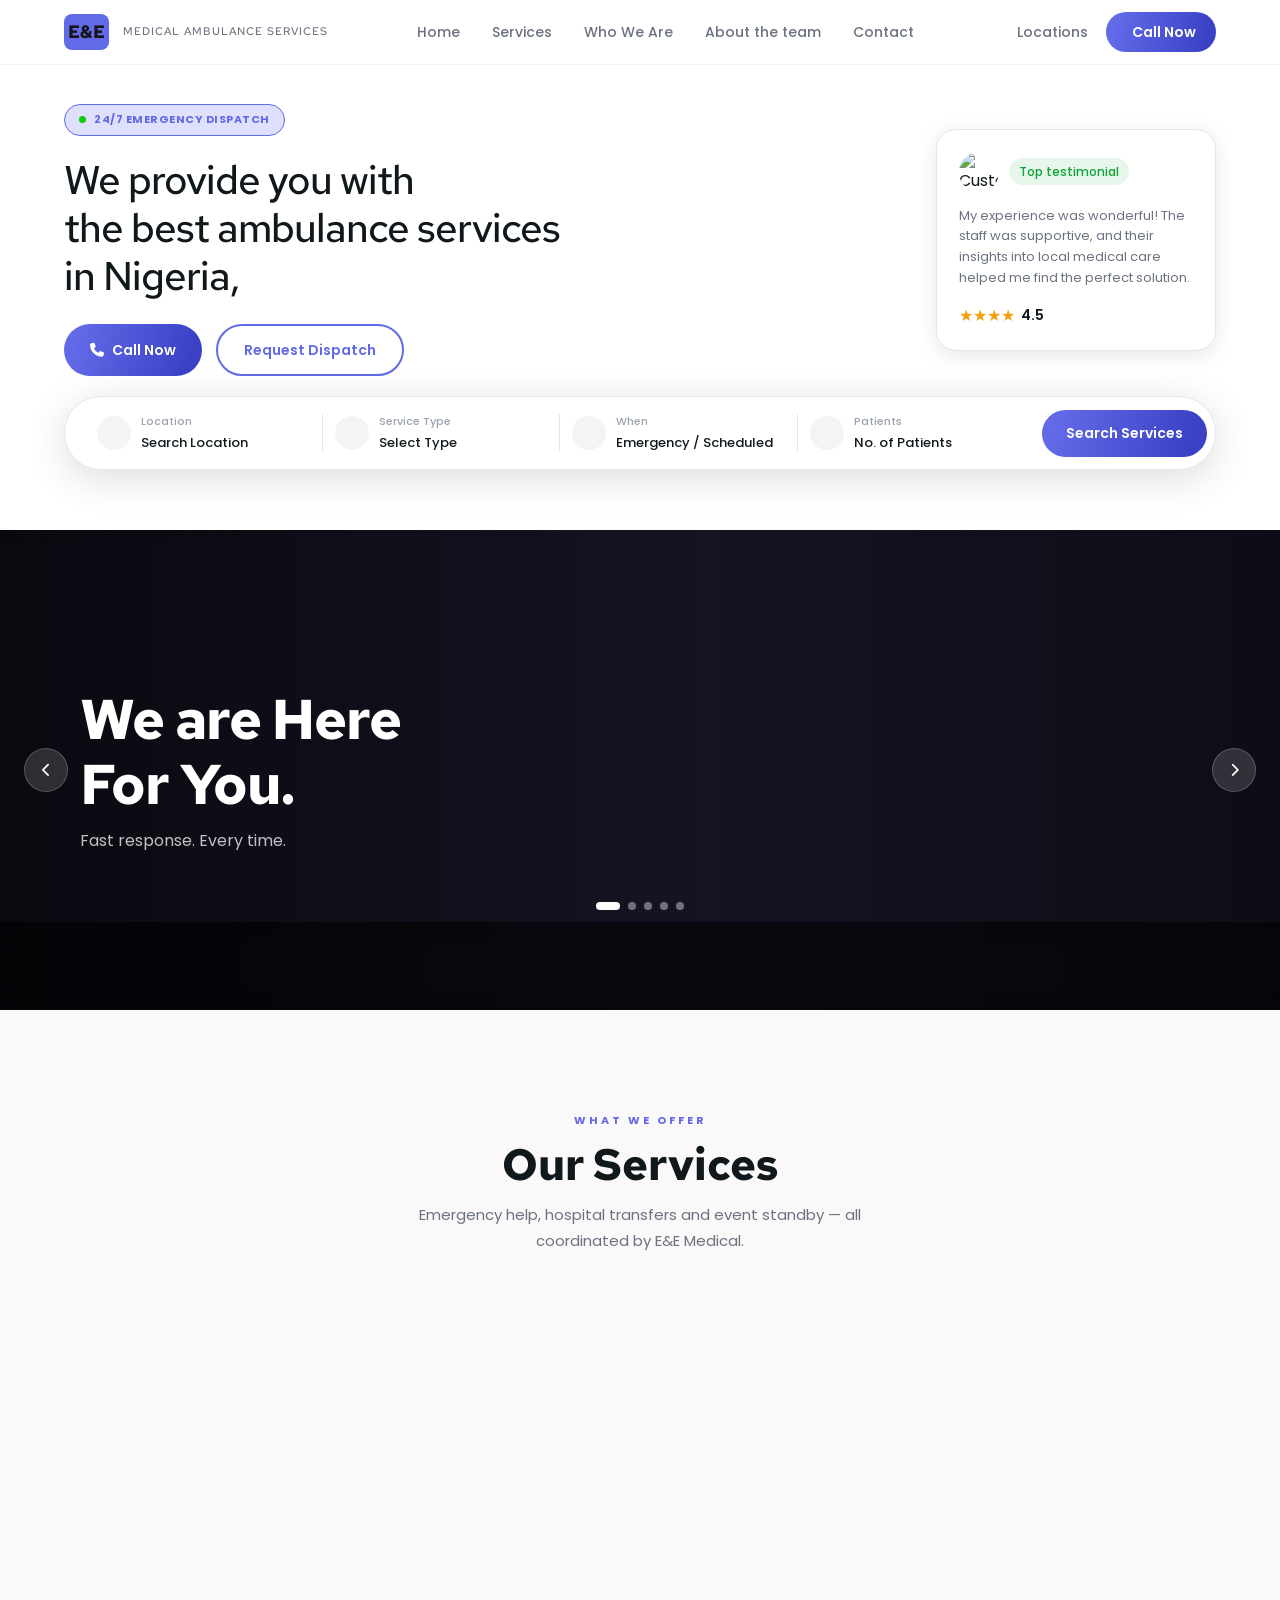
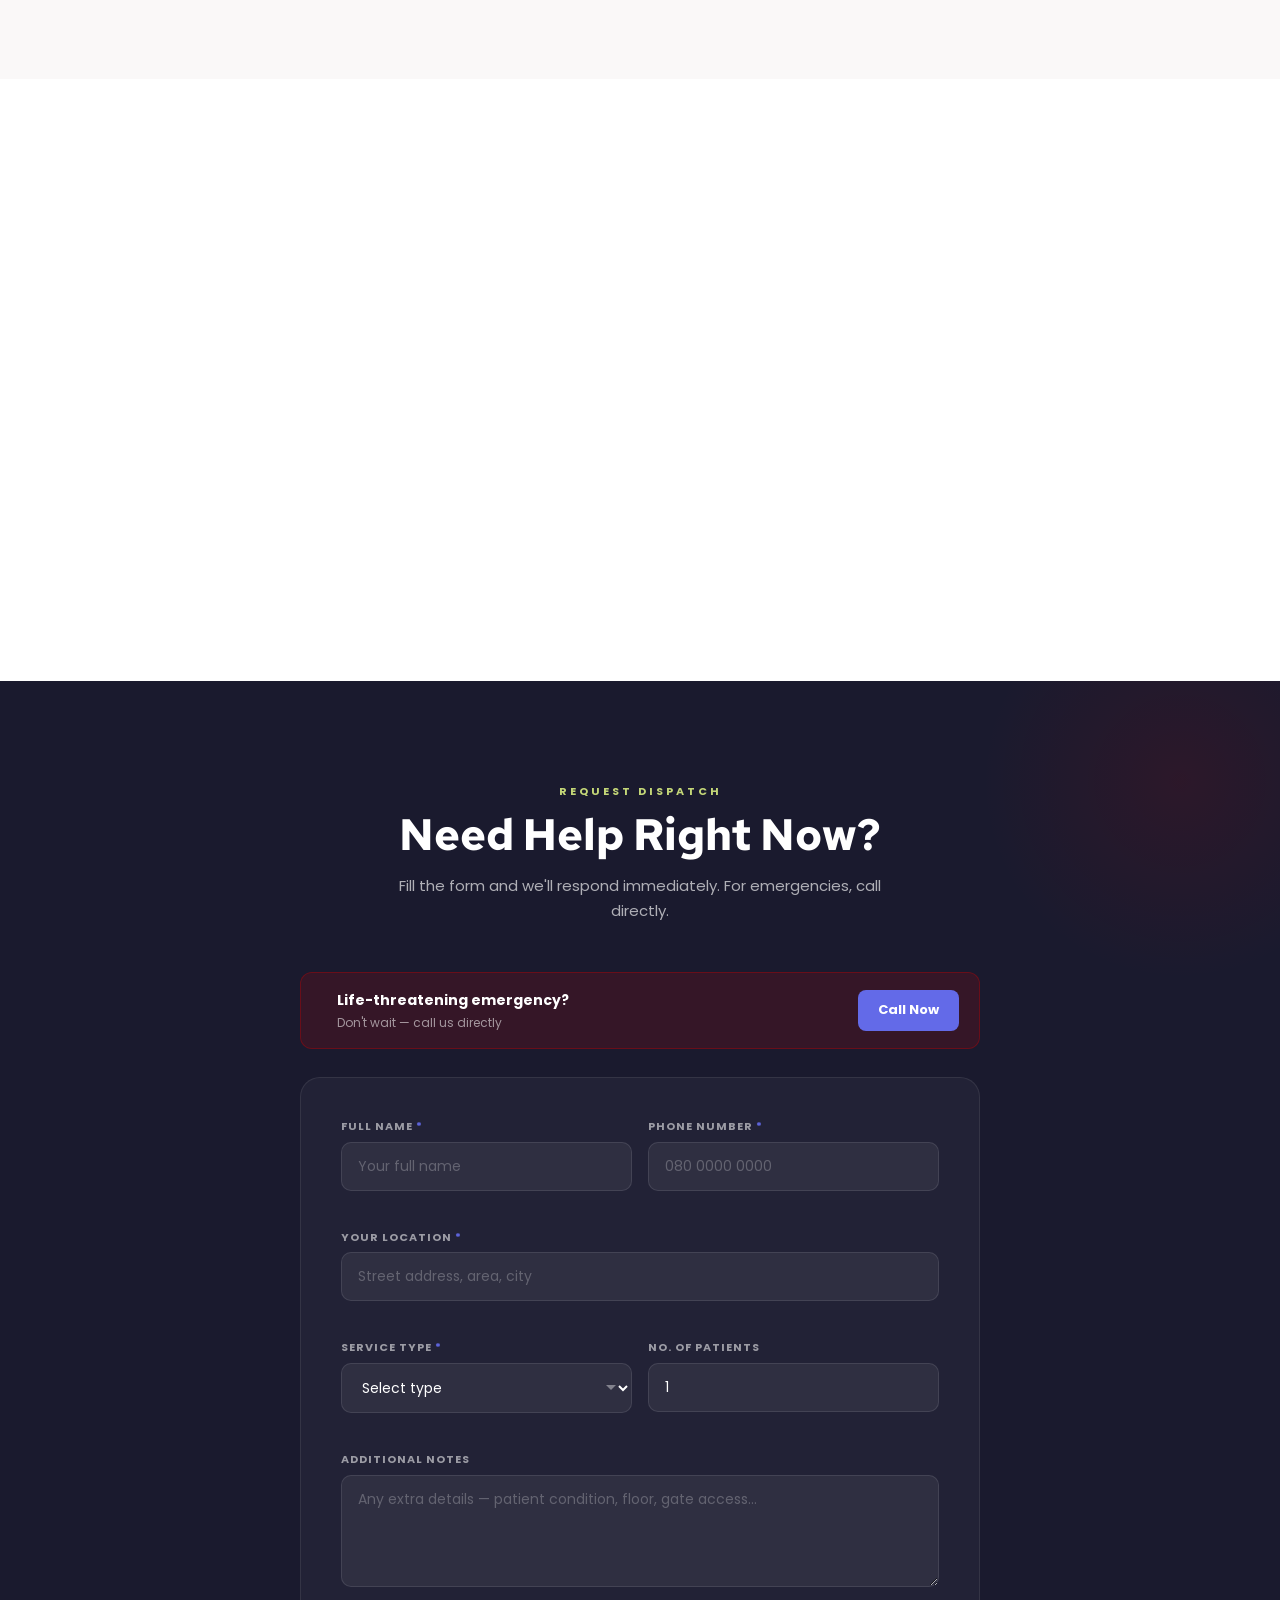
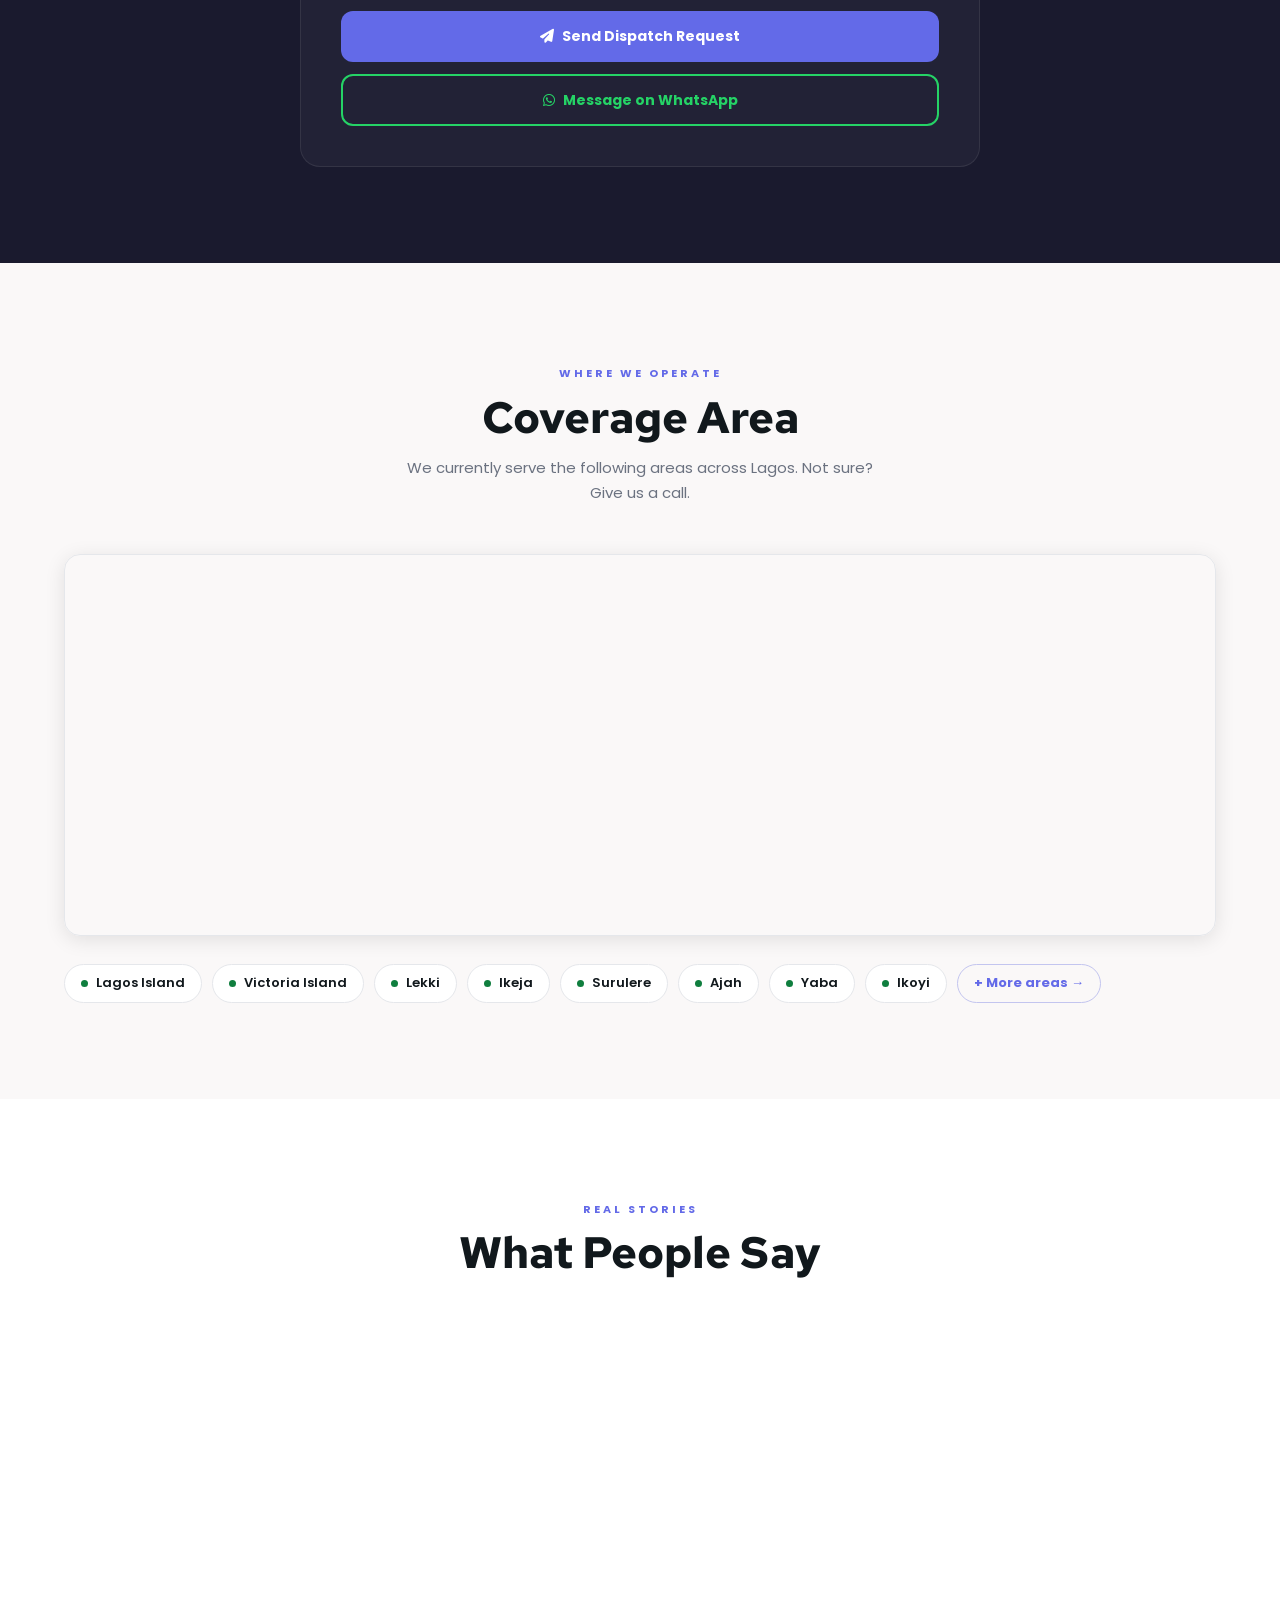
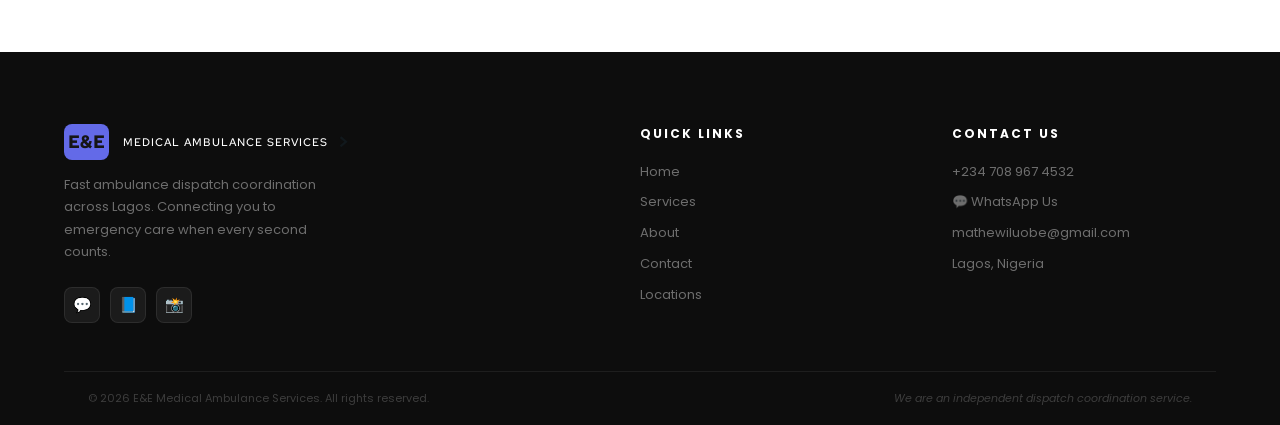
==== commit 839eb946: "fixed files" ====
--- a/index.html
+++ b/index.html
@@ -62,7 +62,7 @@
         <!-- Desktop Right Nav -->
         <nav class="nav-right" aria-label="Secondary navigation">
           <a class="nav-item" href="#coverage">Locations</a>
-          <a class="nav-item emergency-btn" href="tel:+2348165385401">
+          <a class="nav-item emergency-btn" href="tel:+2347089674531">
             <i class="bx bx-phone-incoming"></i> Call Now
           </a>
         </nav>
@@ -88,7 +88,7 @@
         <a class="mobile-nav-item" href="#coverage">Locations</a>
         <a
           class="mobile-nav-item emergency-btn mobile-cta"
-          href="tel:+2348165385401"
+          href="tel:+2347089674531"
         >
           <i class="fa-solid fa-phone"></i> Call Now
         </a>
@@ -675,14 +675,14 @@
 
           <div class="footer-col">
             <h4>Contact Us</h4>
-            <a href="tel:+2348165385401"><i class="bx bx-phone-incoming"></i> +234 816 538 5401</a>
+            <a href="tel:+2347089674532"><i class="bx bx-phone-incoming"></i> +234 708 967 4532</a>
             <a
-              href="https://wa.me/2348165385401"
+              href="https://wa.me/2347089674531"
               target="_blank"
               rel="noopener noreferrer"
               >💬 WhatsApp Us</a
             >
-            <a href="mailto:info@eemedical.com"><i class="bx bx-envelope-alt" style="font-size: 0.8rem;"></i> info@eemedical.com</a>
+            <a href="mailto:mathewiluobe@gmail.com"><i class="bx bx-envelope-alt" style="font-size: 0.8rem;"></i> mathewiluobe@gmail.com</a>
             <span><i class="bx bx-location"></i> Lagos, Nigeria</span>
           </div>
         </div>
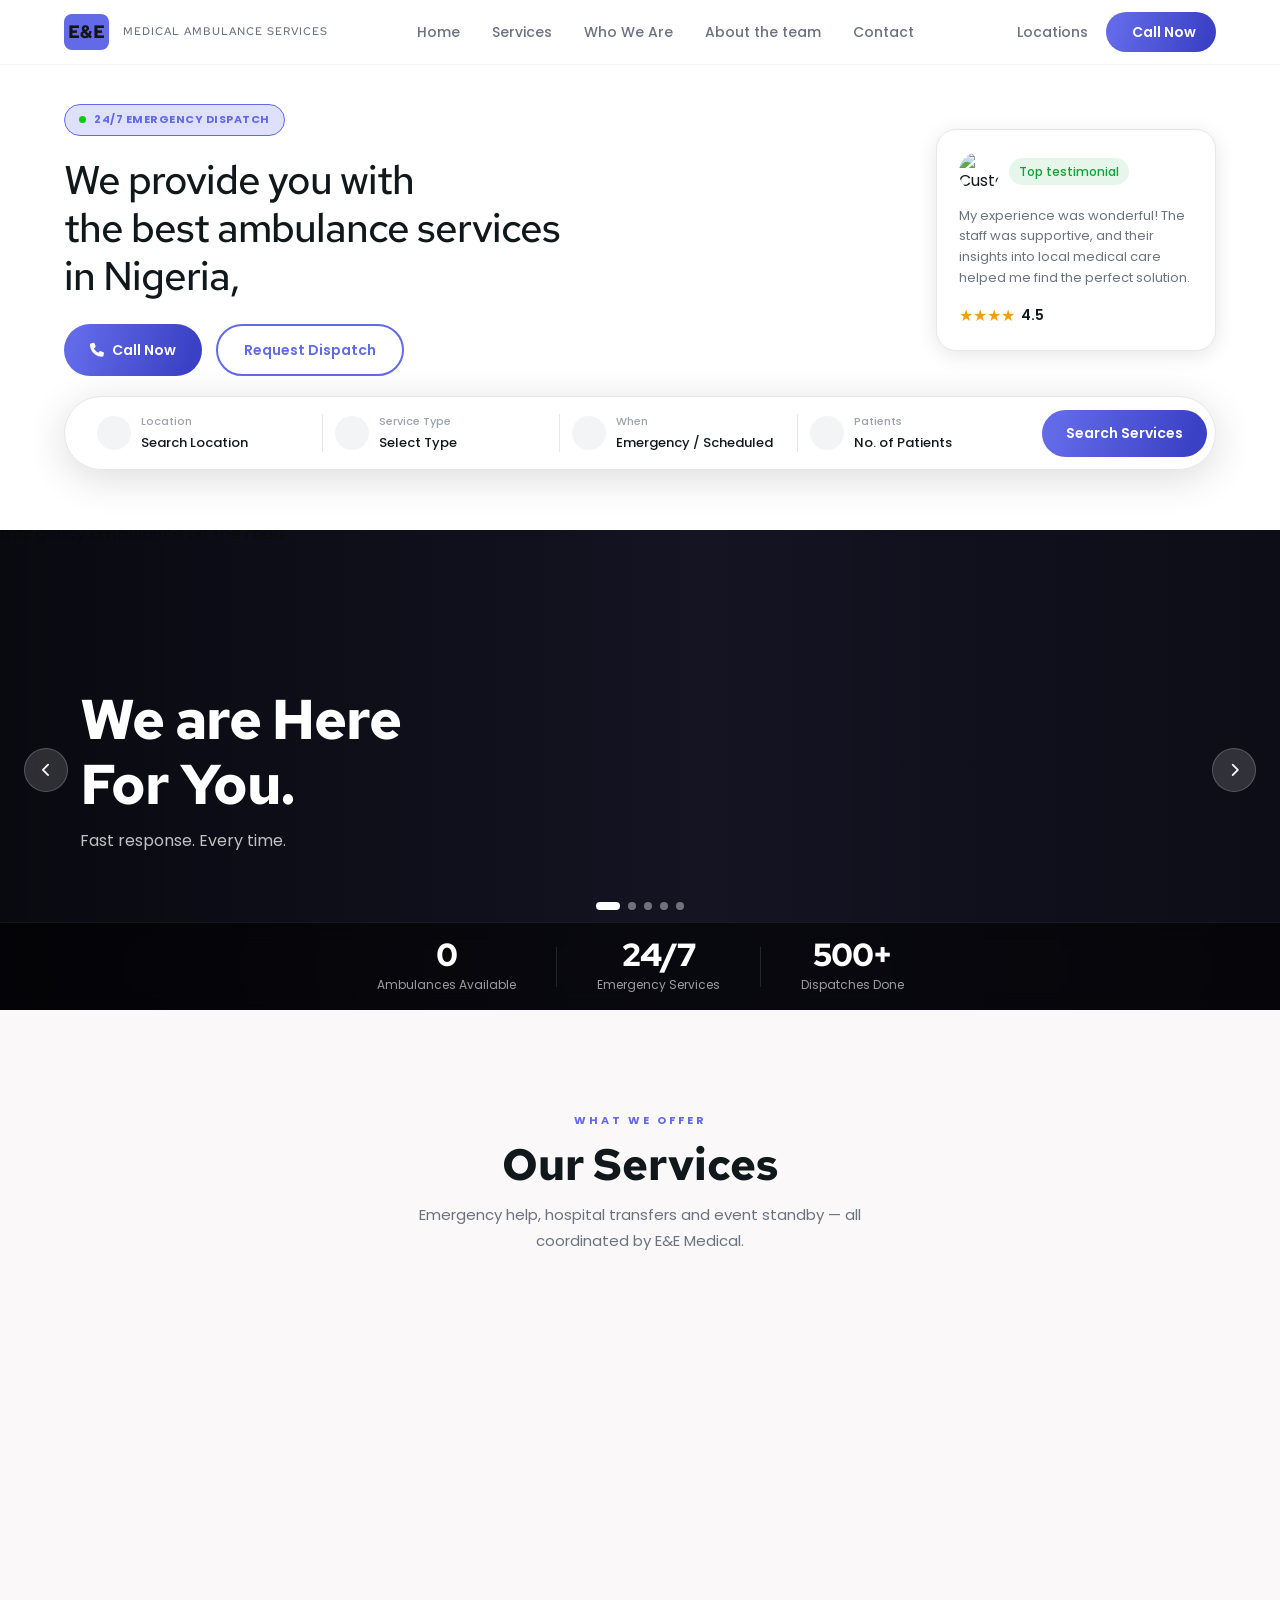
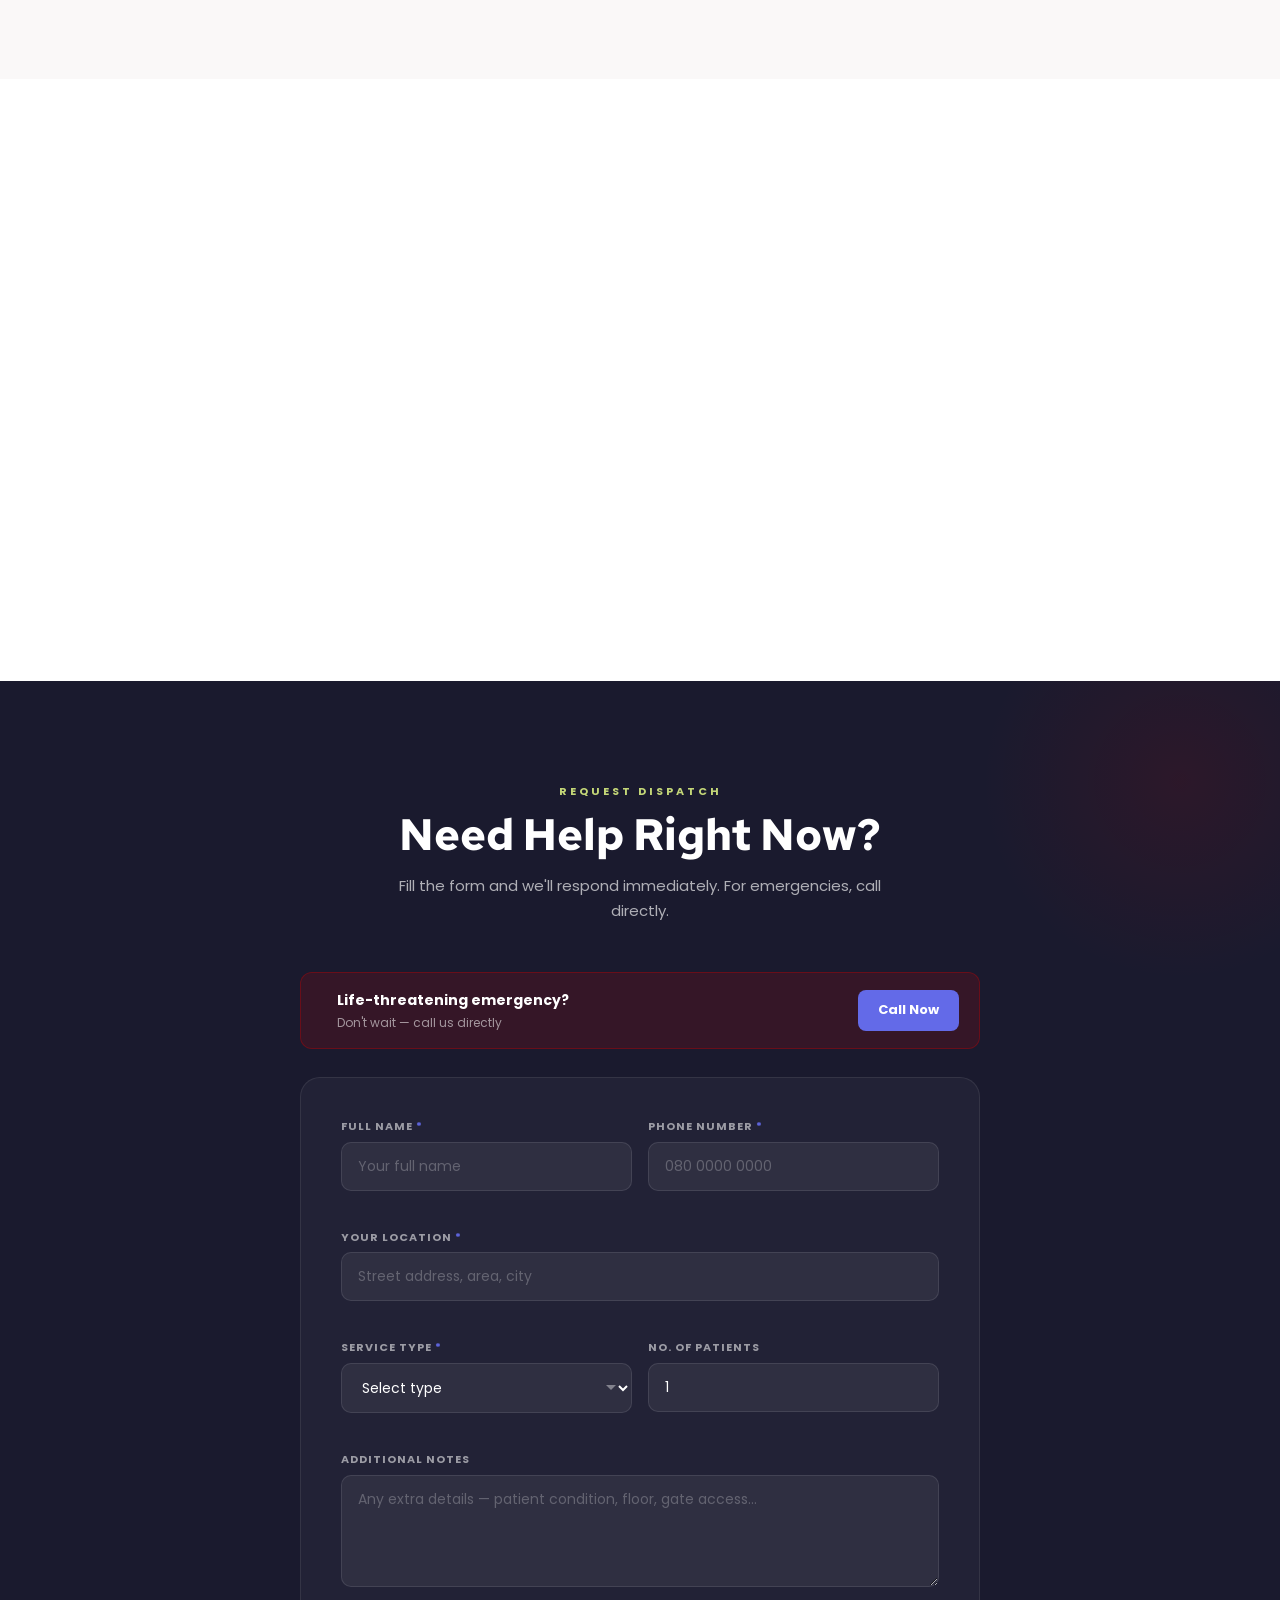
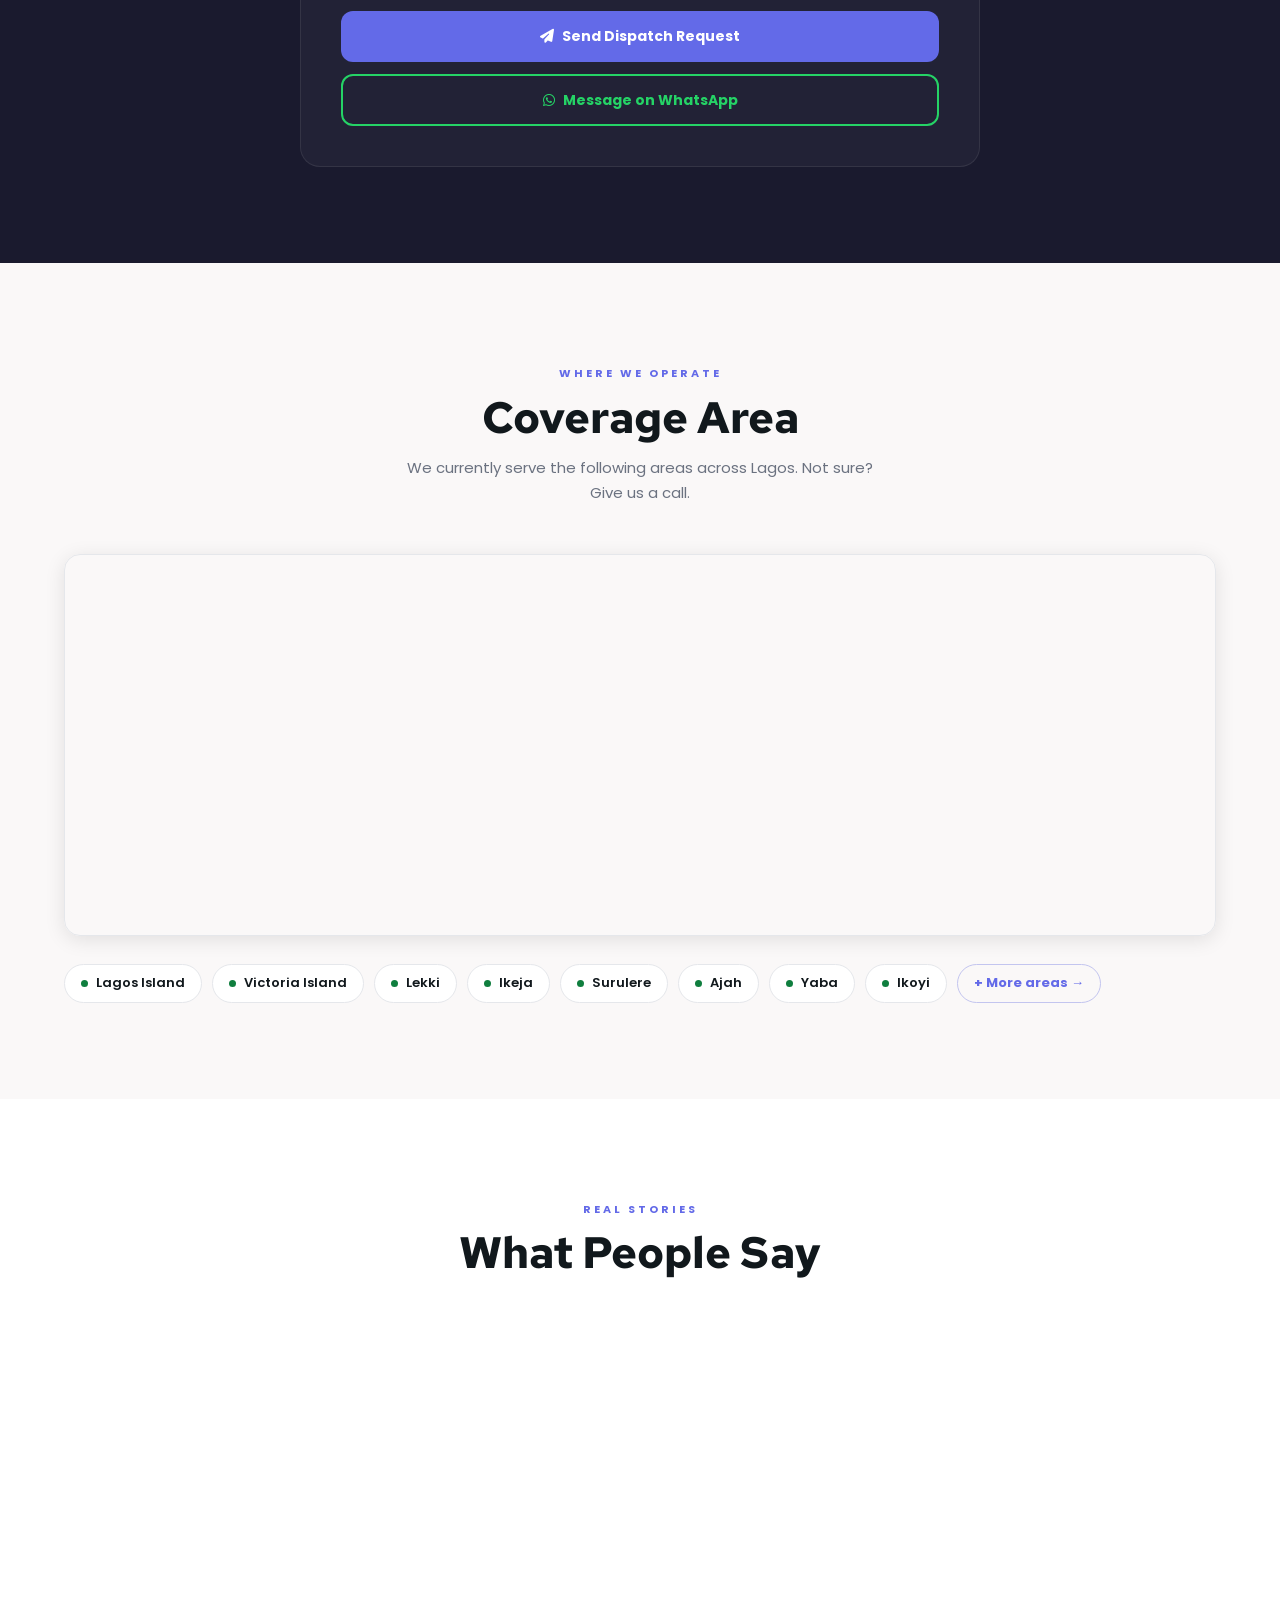
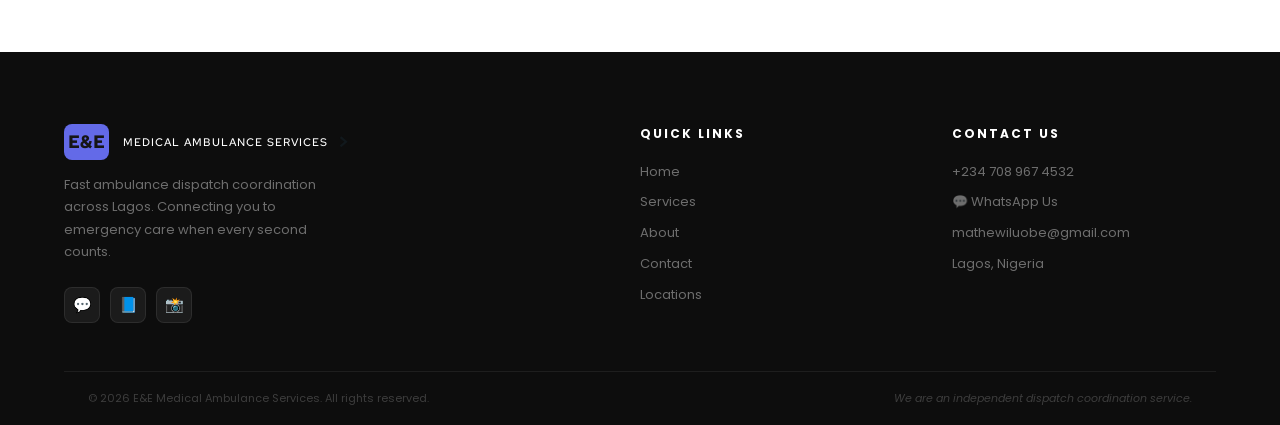
==== commit b2932d9e: "assigned new contact" ====
--- a/index.html
+++ b/index.html
@@ -428,7 +428,7 @@
             <strong>Life-threatening emergency?</strong>
             <span>Don't wait — call us directly</span>
           </div>
-          <a href="tel:+2348165385401" class="emergency-banner-btn">Call Now</a>
+          <a href="tel:+2347089674531" class="emergency-banner-btn">Call Now</a>
         </div>
 
         <!-- Form -->
@@ -697,7 +697,7 @@
 
     <!-- Floating Call Button -->
     <a
-      href="tel:+2348165385401"
+      href="tel:+2347089674531"
       class="floating-call"
       id="floatingCall"
       aria-label="Call E&E Medical"
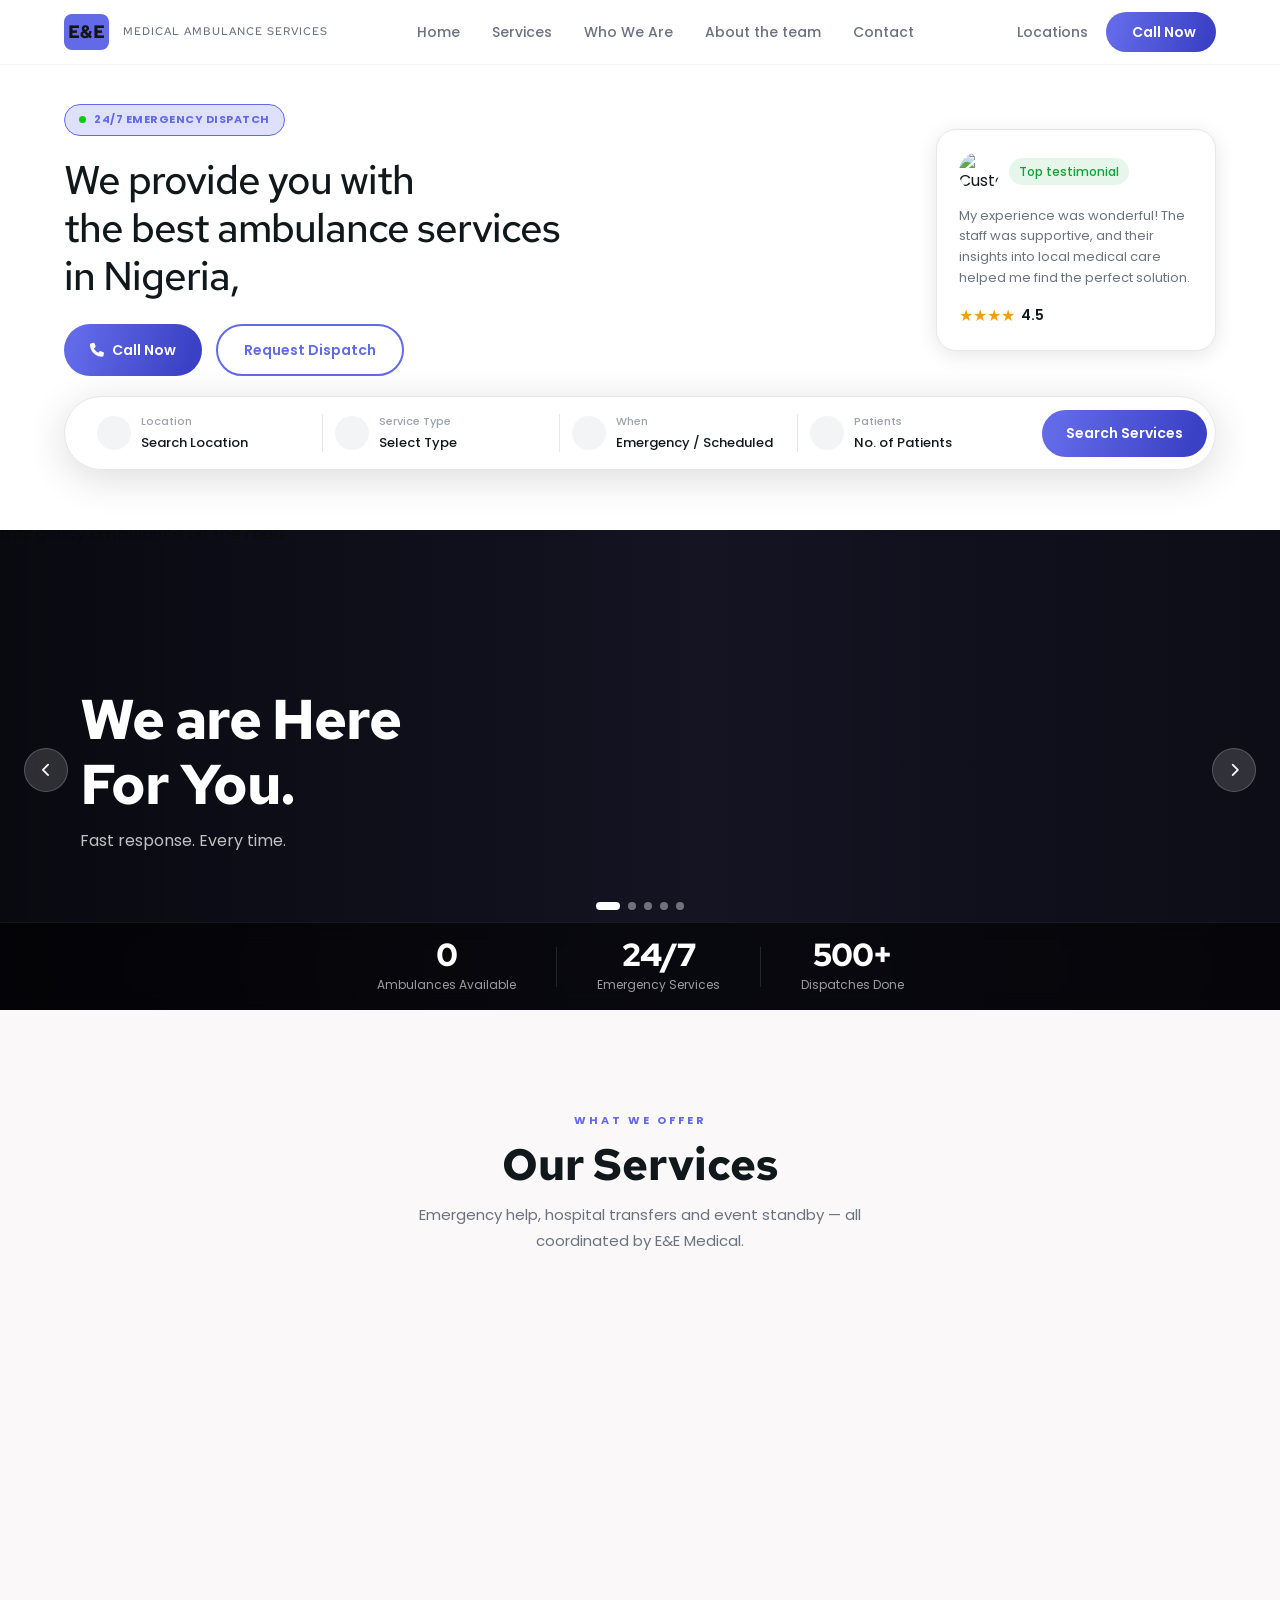
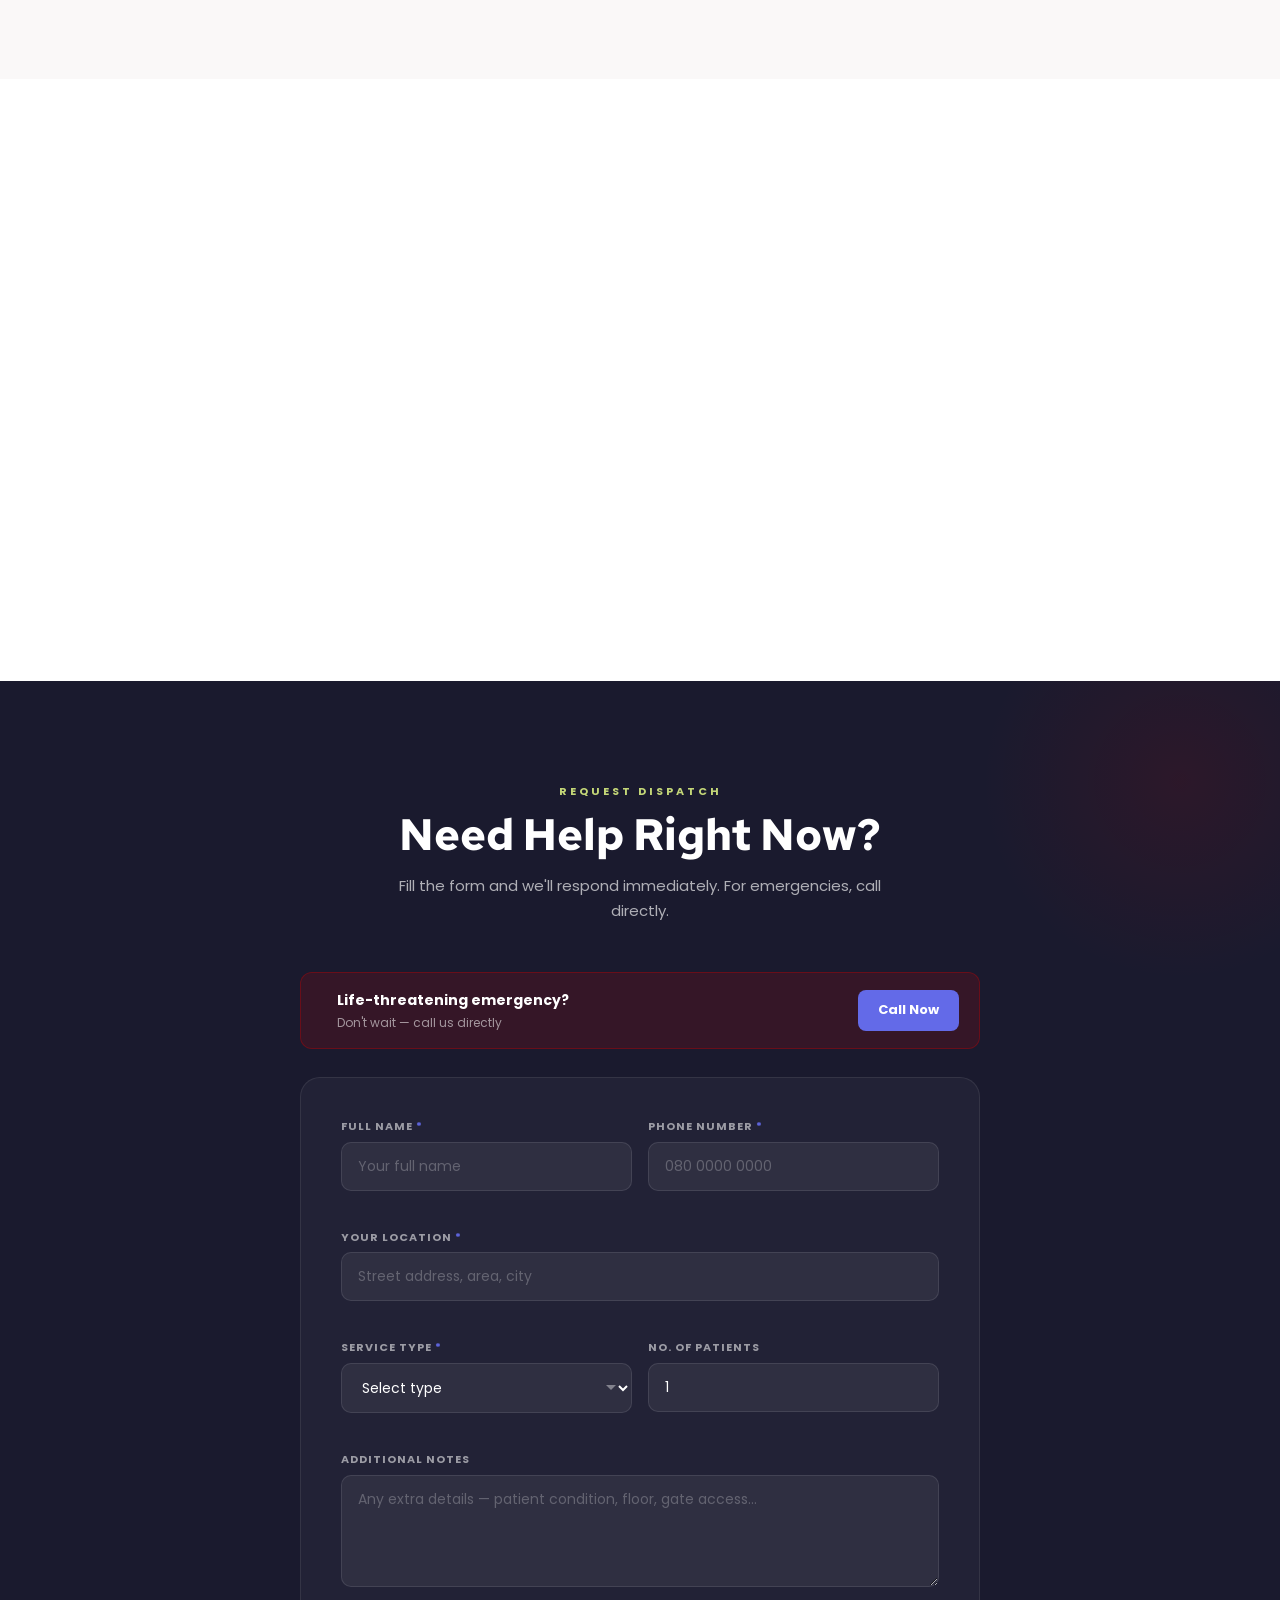
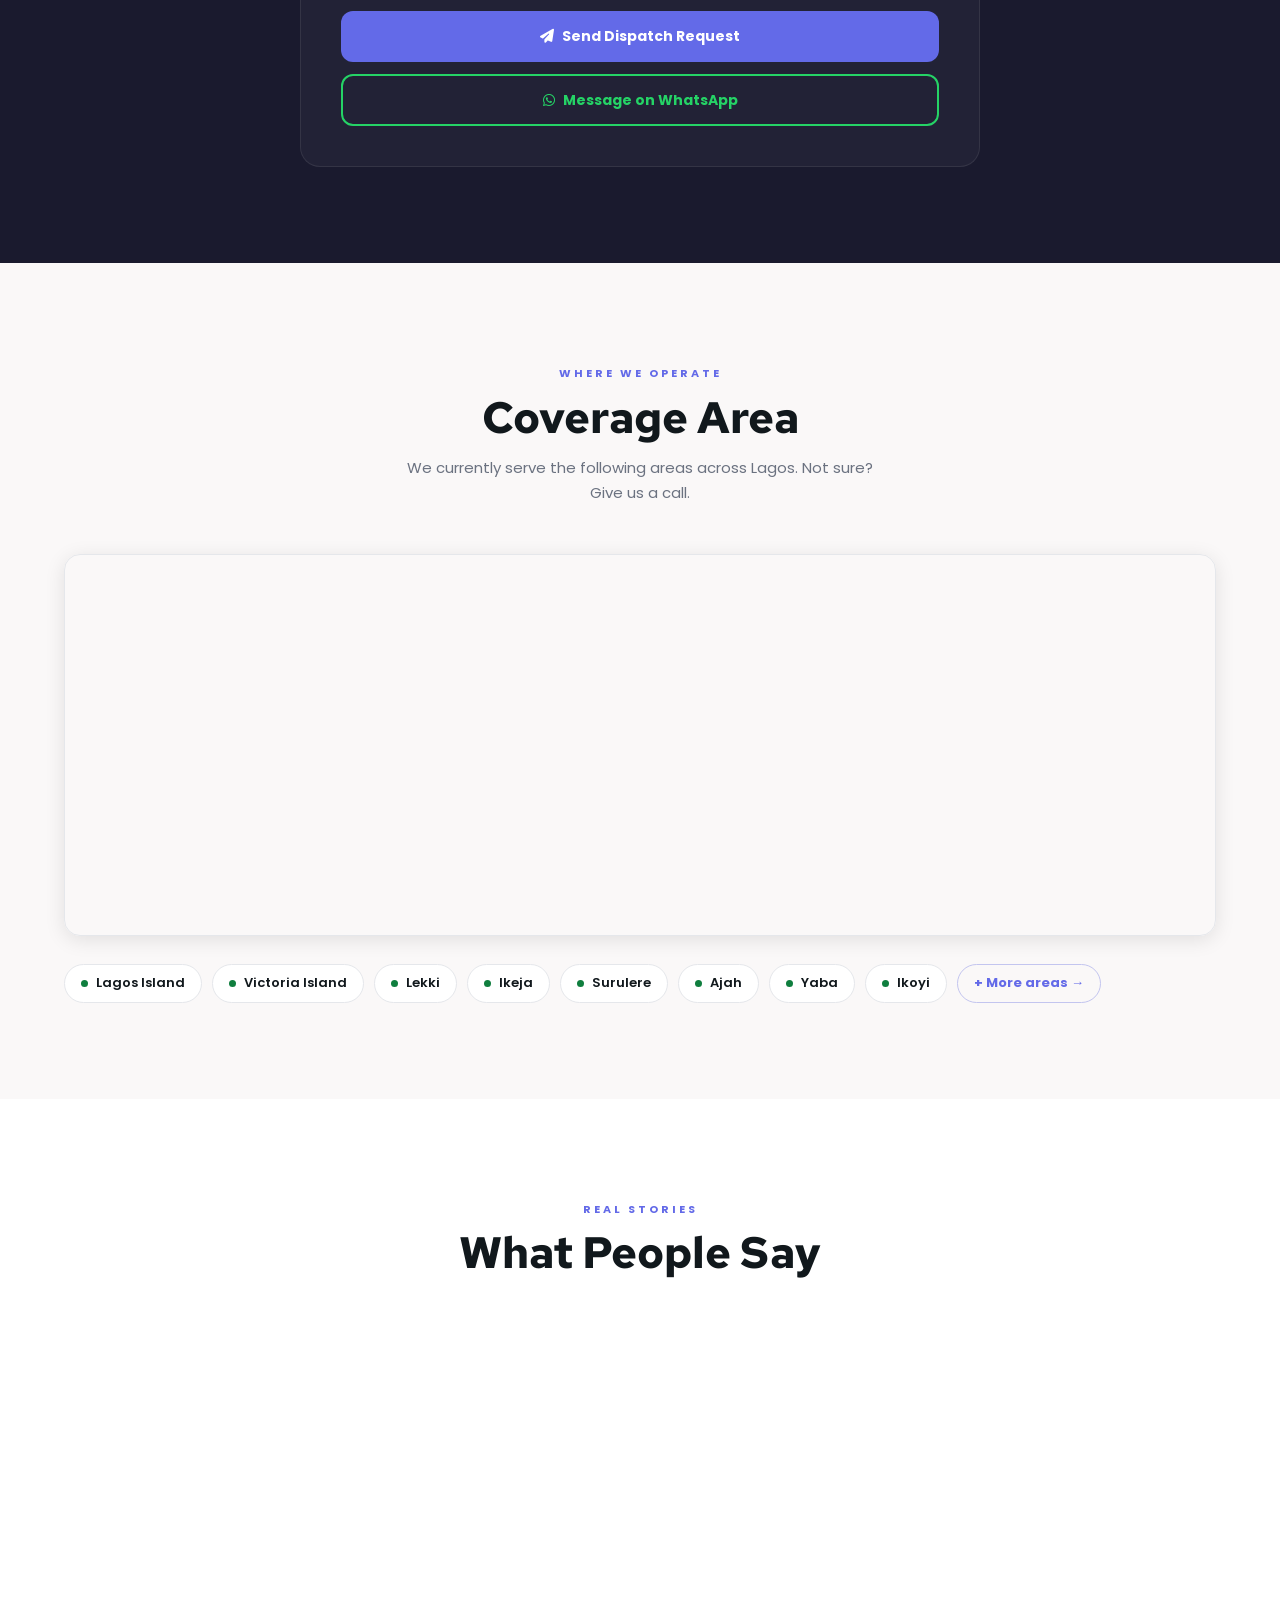
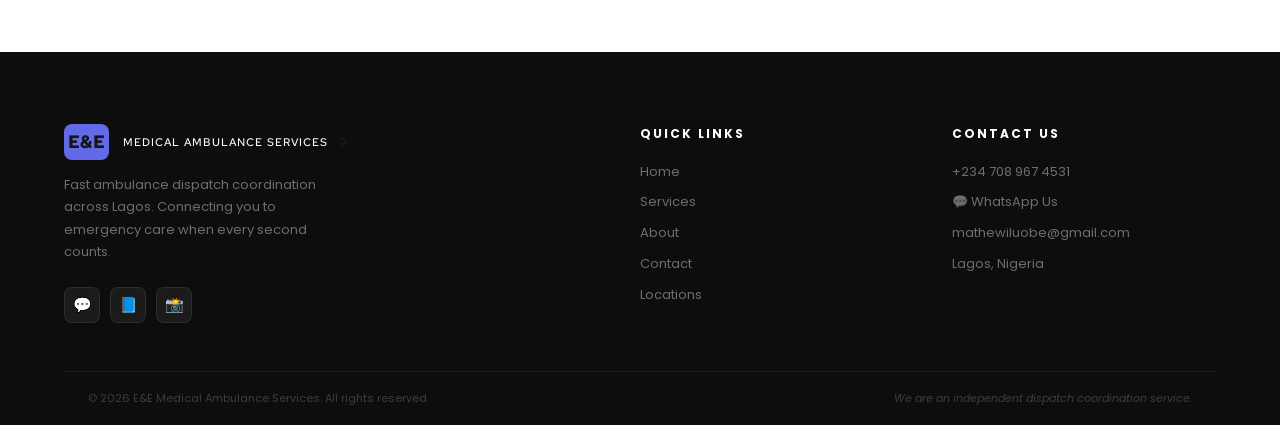
==== commit 2f05a908: "assigned new contact" ====
--- a/index.html
+++ b/index.html
@@ -675,7 +675,7 @@
 
           <div class="footer-col">
             <h4>Contact Us</h4>
-            <a href="tel:+2347089674532"><i class="bx bx-phone-incoming"></i> +234 708 967 4532</a>
+            <a href="tel:+2347089674531"><i class="bx bx-phone-incoming"></i> +234 708 967 4531</a>
             <a
               href="https://wa.me/2347089674531"
               target="_blank"
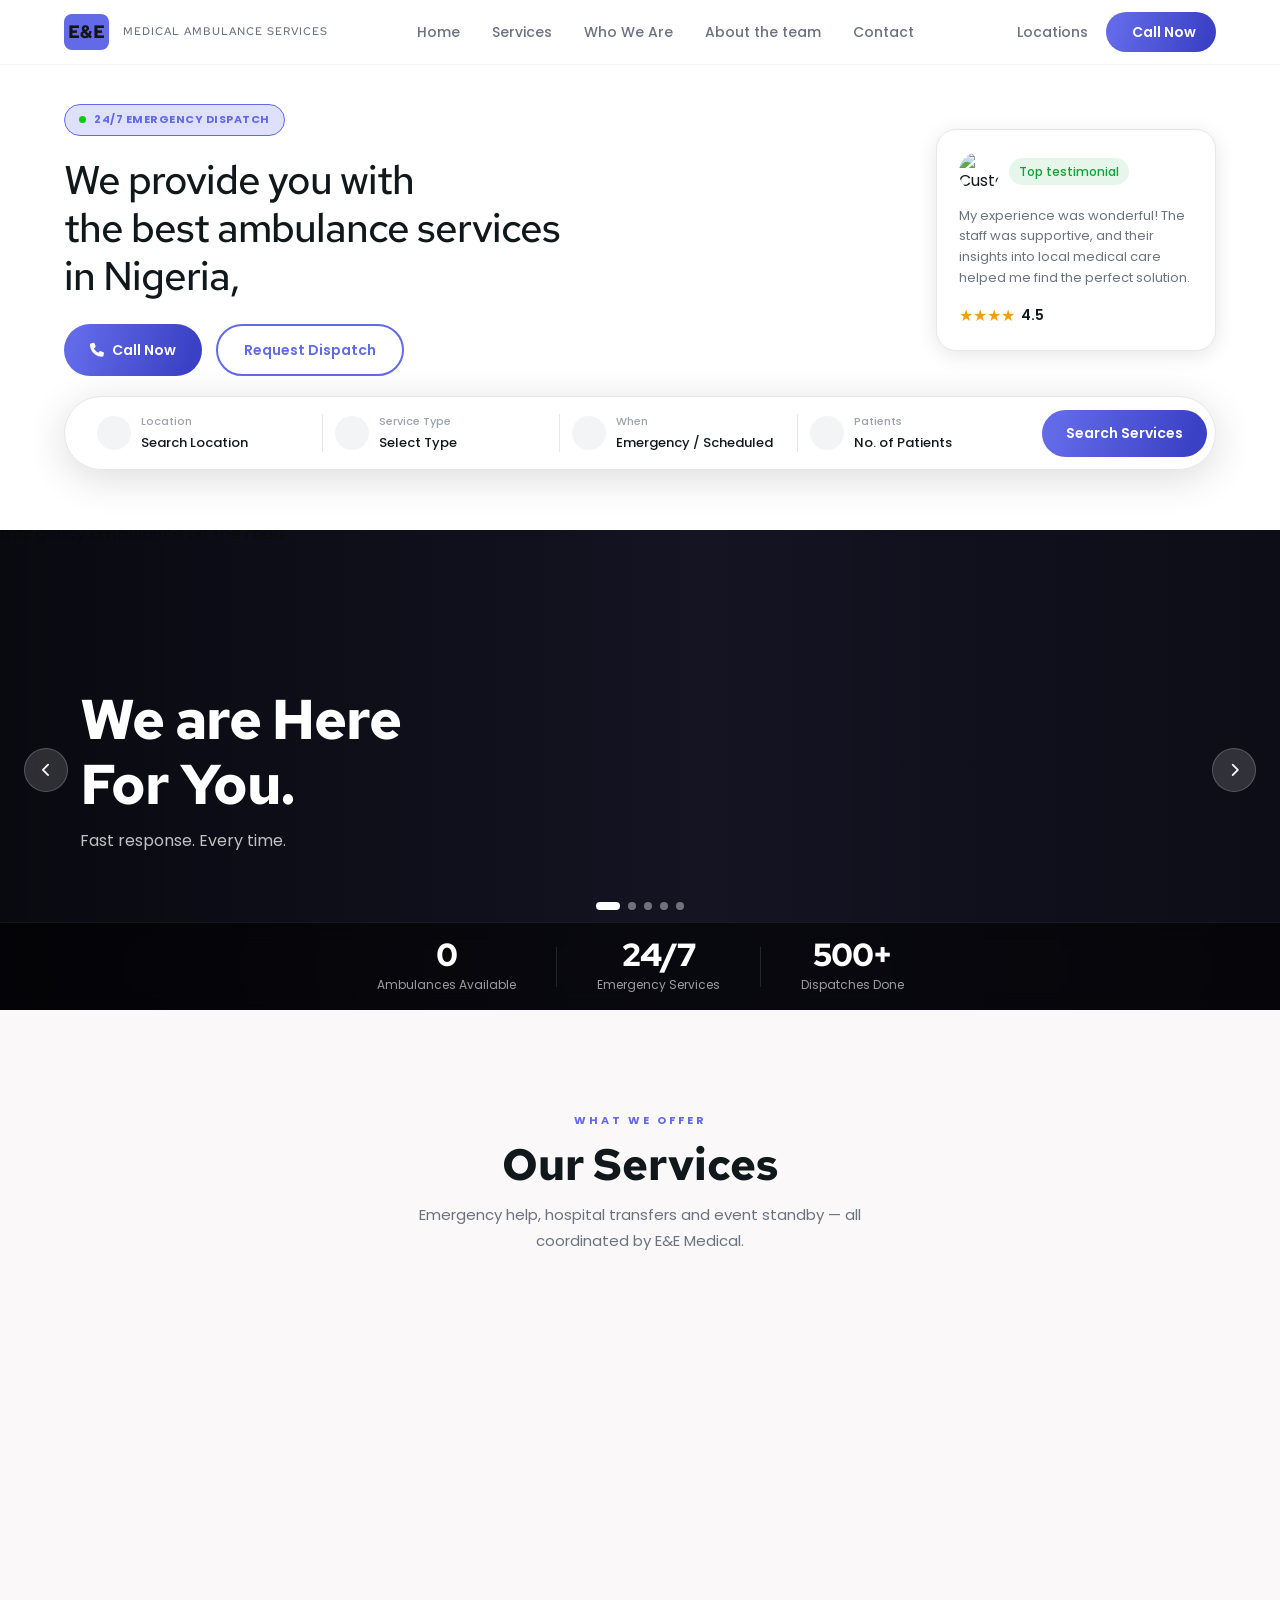
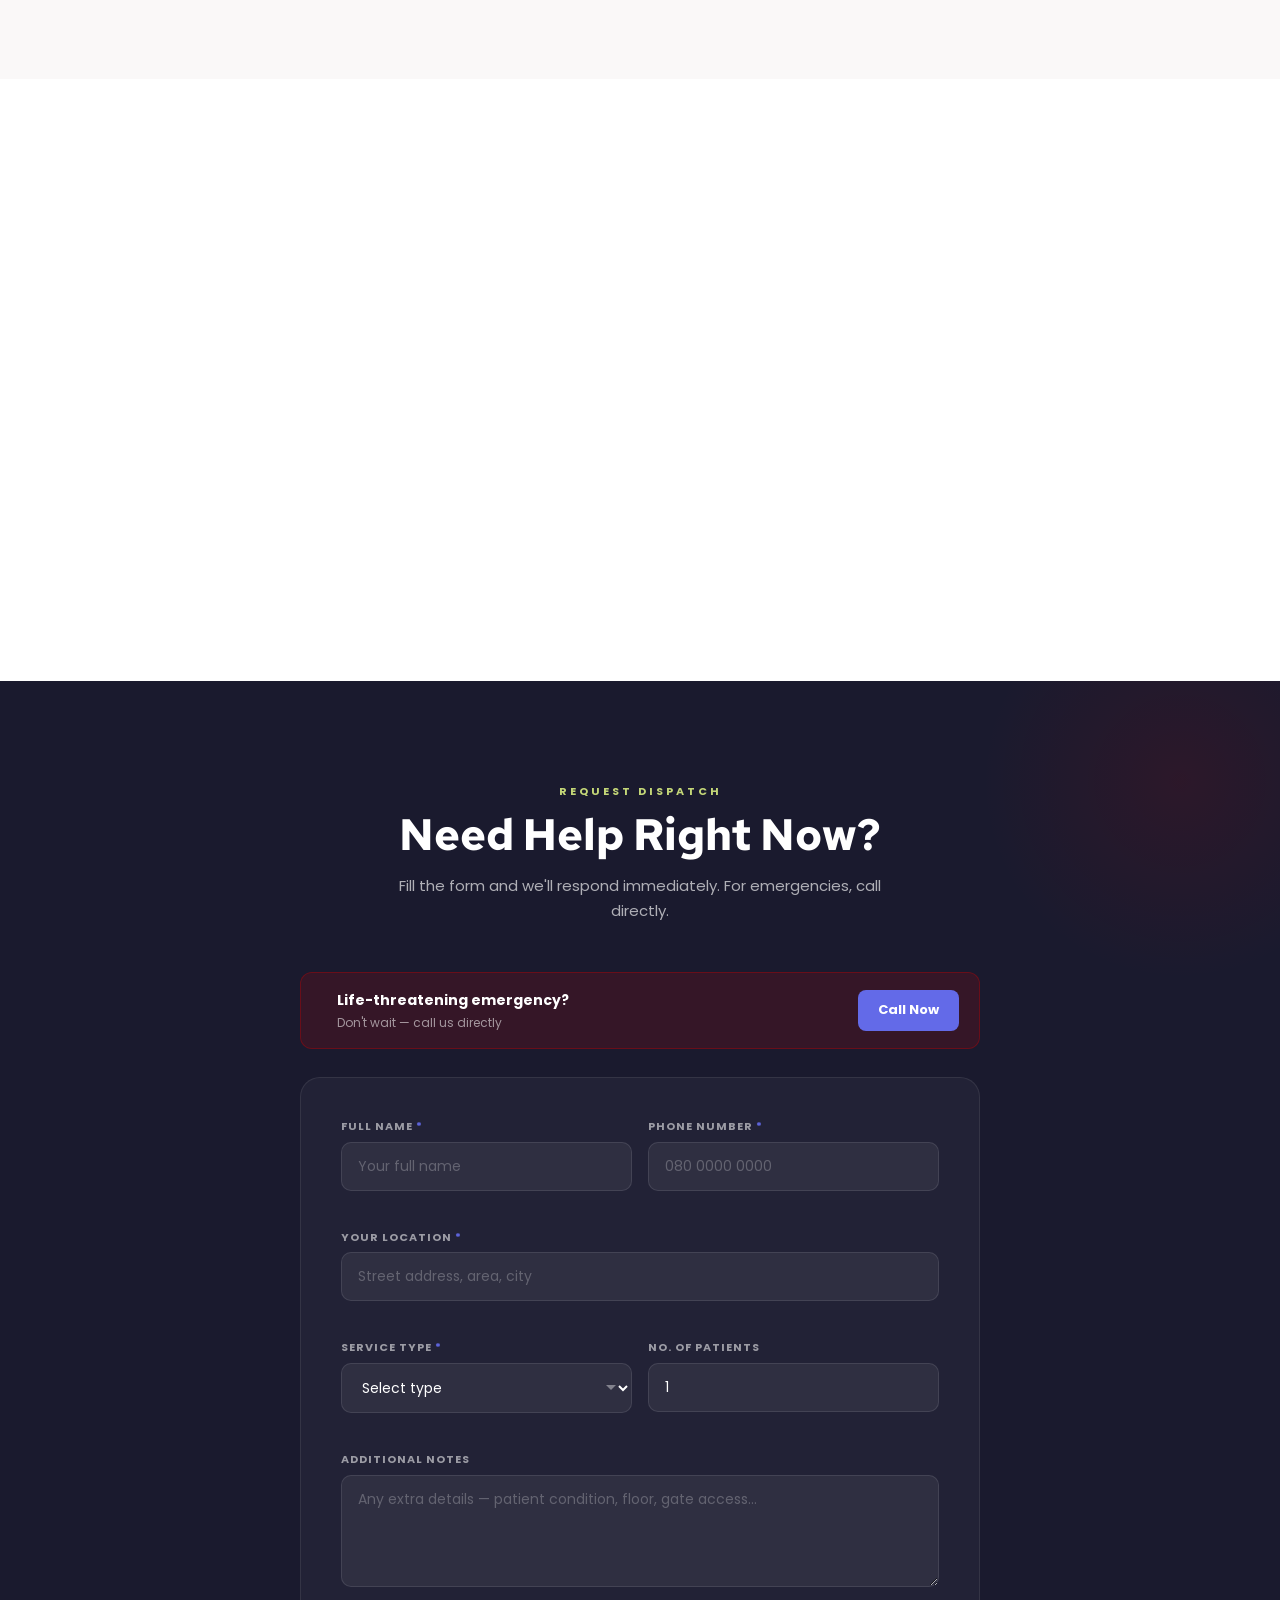
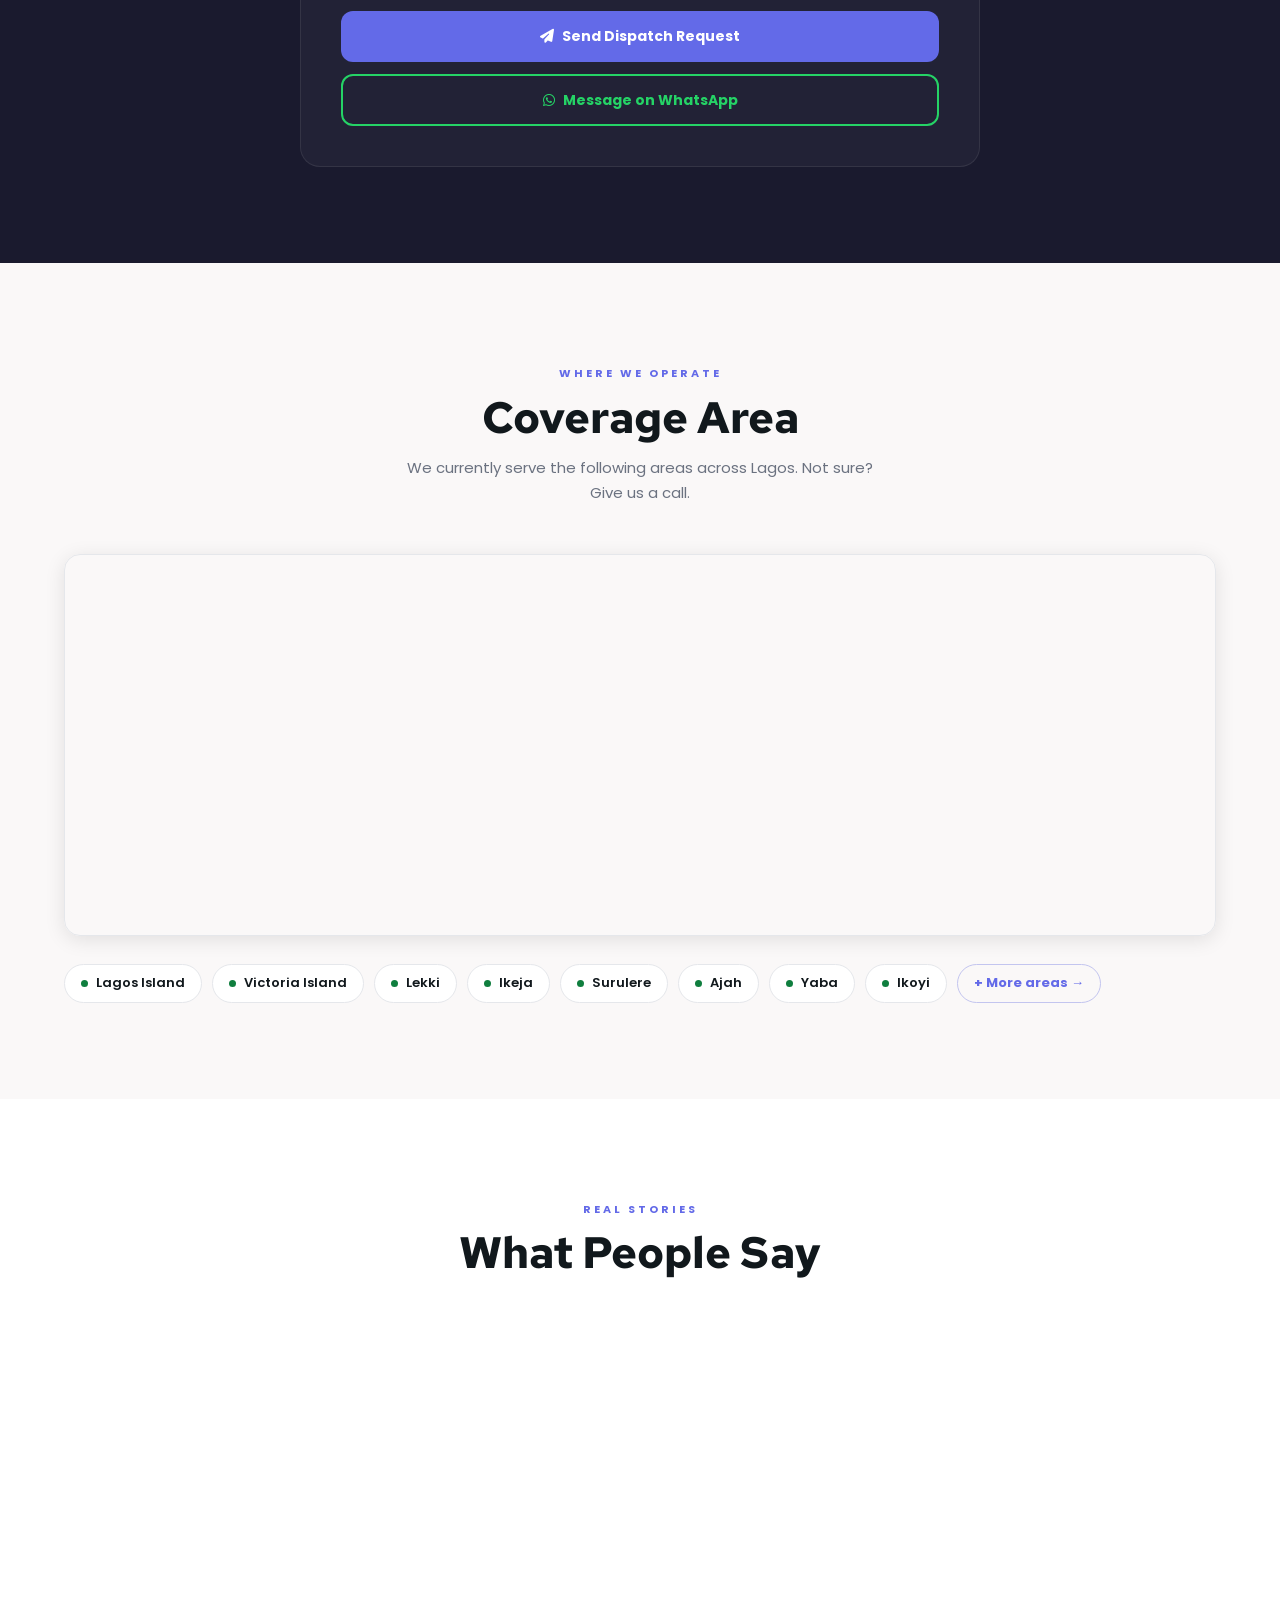
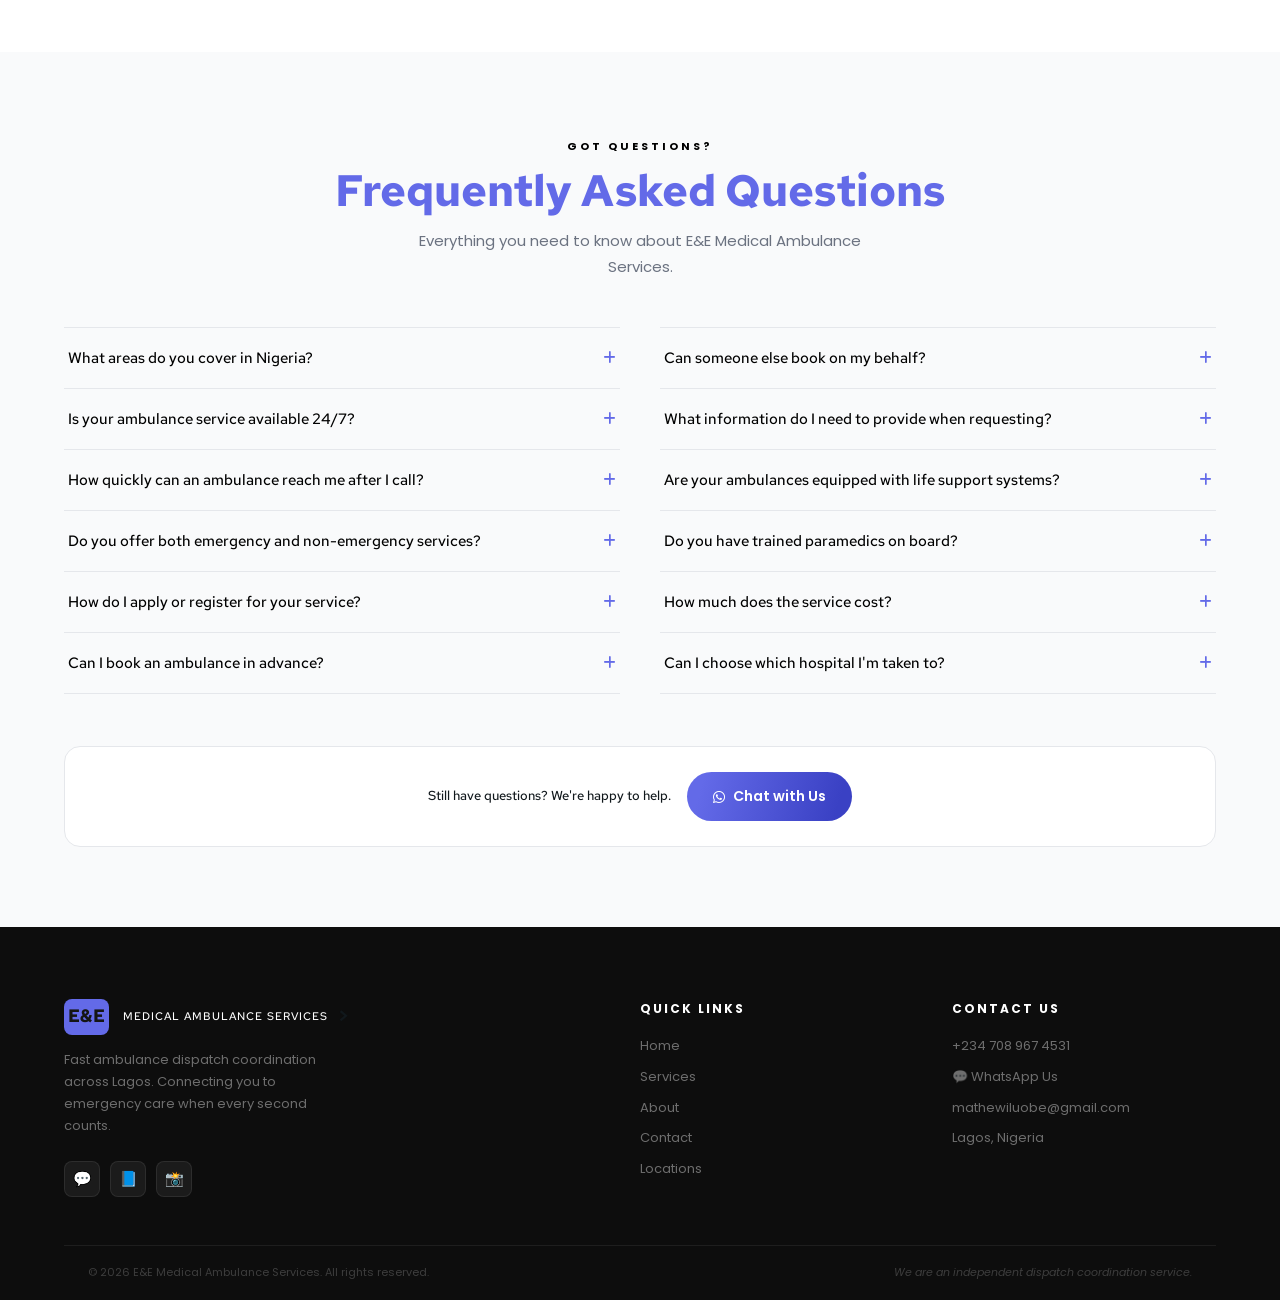
==== commit f1fc32ca: "added faq section" ====
--- a/index.html
+++ b/index.html
@@ -637,6 +637,165 @@
         </div>
       </div>
     </section>
+
+     <!-- =============================================
+         FAQ SECTION
+    ============================================= -->
+    <section class="faq-section" id="faq">
+      <div class="section-container">
+        <div class="section-header">
+          <span class="section-tag">Got Questions?</span>
+          <h2 class="section-title">Frequently Asked Questions</h2>
+          <p class="section-desc">
+            Everything you need to know about E&amp;E Medical Ambulance Services.
+          </p>
+        </div>
+
+        <div class="faq-grid">
+
+          <!-- LEFT COLUMN -->
+          <div class="faq-col">
+
+            <div class="faq-item">
+              <button class="faq-question" aria-expanded="false">
+                <span>What areas do you cover in Nigeria?</span>
+                <i class="fa-solid fa-plus faq-icon"></i>
+              </button>
+              <div class="faq-answer">
+                <p>We currently operate in <strong>Lagos, Port Harcourt, and Abuja</strong>. We also offer pick-up services in other locations — contact us to confirm availability in your area.</p>
+              </div>
+            </div>
+
+            <div class="faq-item">
+              <button class="faq-question" aria-expanded="false">
+                <span>Is your ambulance service available 24/7?</span>
+                <i class="fa-solid fa-plus faq-icon"></i>
+              </button>
+              <div class="faq-answer">
+                <p>Yes. Our dispatch team is available <strong>24 hours a day, 7 days a week</strong> — including weekends and public holidays.</p>
+              </div>
+            </div>
+
+            <div class="faq-item">
+              <button class="faq-question" aria-expanded="false">
+                <span>How quickly can an ambulance reach me after I call?</span>
+                <i class="fa-solid fa-plus faq-icon"></i>
+              </button>
+              <div class="faq-answer">
+                <p>We dispatch as fast as possible. Response time depends on your location and traffic conditions, but we prioritise every call as urgent.</p>
+              </div>
+            </div>
+
+            <div class="faq-item">
+              <button class="faq-question" aria-expanded="false">
+                <span>Do you offer both emergency and non-emergency services?</span>
+                <i class="fa-solid fa-plus faq-icon"></i>
+              </button>
+              <div class="faq-answer">
+                <p>Yes. We handle <strong>emergency dispatch</strong> as well as <strong>scheduled non-emergency</strong> transfers such as hospital-to-hospital transfers, clinic appointments, and event standby.</p>
+              </div>
+            </div>
+
+            <div class="faq-item">
+              <button class="faq-question" aria-expanded="false">
+                <span>How do I apply or register for your service?</span>
+                <i class="fa-solid fa-plus faq-icon"></i>
+              </button>
+              <div class="faq-answer">
+                <p>Simply send us a <strong>direct message</strong> via WhatsApp or use our contact form on this page. Our team will respond promptly to get you registered.</p>
+              </div>
+            </div>
+
+            <div class="faq-item">
+              <button class="faq-question" aria-expanded="false">
+                <span>Can I book an ambulance in advance?</span>
+                <i class="fa-solid fa-plus faq-icon"></i>
+              </button>
+              <div class="faq-answer">
+                <p>Yes. You can schedule an ambulance ahead of time for planned medical appointments, hospital discharges, or transfers. We recommend booking at least a few hours in advance.</p>
+              </div>
+            </div>
+
+          </div>
+
+          <!-- RIGHT COLUMN -->
+          <div class="faq-col">
+
+            <div class="faq-item">
+              <button class="faq-question" aria-expanded="false">
+                <span>Can someone else book on my behalf?</span>
+                <i class="fa-solid fa-plus faq-icon"></i>
+              </button>
+              <div class="faq-answer">
+                <p>Yes. A family member, caregiver, or representative can book on your behalf. They will be required to <strong>present a valid booking slip</strong> at the time of service.</p>
+              </div>
+            </div>
+
+            <div class="faq-item">
+              <button class="faq-question" aria-expanded="false">
+                <span>What information do I need to provide when requesting?</span>
+                <i class="fa-solid fa-plus faq-icon"></i>
+              </button>
+              <div class="faq-answer">
+                <p>You will need to provide a <strong>doctor's report</strong> along with your location details and patient information. This helps us prepare the right equipment and personnel.</p>
+              </div>
+            </div>
+
+            <div class="faq-item">
+              <button class="faq-question" aria-expanded="false">
+                <span>Are your ambulances equipped with life support systems?</span>
+                <i class="fa-solid fa-plus faq-icon"></i>
+              </button>
+              <div class="faq-answer">
+                <p>Yes. Our ambulances are equipped with <strong>life support systems</strong> and medical-grade equipment to handle critical situations during transit.</p>
+              </div>
+            </div>
+
+            <div class="faq-item">
+              <button class="faq-question" aria-expanded="false">
+                <span>Do you have trained paramedics on board?</span>
+                <i class="fa-solid fa-plus faq-icon"></i>
+              </button>
+              <div class="faq-answer">
+                <p>Yes. All our ambulances are staffed with <strong>trained paramedics and medical personnel</strong> who are experienced in emergency and non-emergency patient care.</p>
+              </div>
+            </div>
+
+            <div class="faq-item">
+              <button class="faq-question" aria-expanded="false">
+                <span>How much does the service cost?</span>
+                <i class="fa-solid fa-plus faq-icon"></i>
+              </button>
+              <div class="faq-answer">
+                <p>Charges are determined based on <strong>distance and the type of service</strong> required. A <strong>70% payment</strong> is required before deployment. We accept <strong>bank transfers</strong>. Health insurance is also accepted.</p>
+              </div>
+            </div>
+
+            <div class="faq-item">
+              <button class="faq-question" aria-expanded="false">
+                <span>Can I choose which hospital I'm taken to?</span>
+                <i class="fa-solid fa-plus faq-icon"></i>
+              </button>
+              <div class="faq-answer">
+                <p>The destination hospital is generally determined by your <strong>doctor's referral</strong>. We work alongside medical professionals to ensure you are transported to the most appropriate facility.</p>
+              </div>
+            </div>
+
+          </div>
+        </div>
+
+        <!-- CTA below FAQ -->
+        <div class="faq-cta">
+          <p>Still have questions? We're happy to help.</p>
+          <a href="https://wa.me/2347089674531" target="_blank" rel="noopener noreferrer" class="btn-primary">
+            <i class="fa-brands fa-whatsapp"></i> Chat with Us
+          </a>
+        </div>
+
+      </div>
+    </section>
+
+
 
     <!-- =============================================
          FOOTER
--- a/styles/styles.css
+++ b/styles/styles.css
@@ -8,12 +8,12 @@
   --red: #636ae8;
   --red-dark: #636ae8;
   --purple-light: #636ae834;
-  --red-mid: #c3c5ef ;
+  --red-mid: #c3c5ef;
   --purple: #636ae8;
   --purple-dark: #4f46e5;
   --dark: #11181c;
   --charcoal: #1a1a2e;
-  --gray: #6b7280; 
+  --gray: #6b7280;
   --gray-light: #9ca3af;
   --border: #e5e7eb;
   --bg: #f8f5f5af;
@@ -225,8 +225,7 @@
   transition:
     border-color var(--ease),
     box-shadow var(--ease);
-   border-bottom: 1px solid #F3F4F6;
-   
+  border-bottom: 1px solid #f3f4f6;
 }
 .navbar.scrolled {
   border-color: var(--border);
@@ -311,7 +310,7 @@
 }
 
 .emergency-btn {
-  background:linear-gradient(105deg, #636ae8 10%, #3a41c4 90%) !important;
+  background: linear-gradient(105deg, #636ae8 10%, #3a41c4 90%) !important;
   color: var(--white) !important;
   font-weight: 600 !important;
   padding: 9px 20px !important;
@@ -453,7 +452,7 @@
   font-size: 40px;
   line-height: 1.2;
   font-weight: 500;
-  color: #11181C;
+  color: #11181c;
   letter-spacing: -1px;
   font-family: "Red Hat Text", sans-serif;
 }
@@ -1256,8 +1255,8 @@
 .map-container {
   border-radius: 16px;
   overflow: hidden;
-  box-shadow: 0 4px 20px rgba(0, 0, 0, 0.10);
-  border: 1.5px solid #E5E7EB;
+  box-shadow: 0 4px 20px rgba(0, 0, 0, 0.1);
+  border: 1.5px solid #e5e7eb;
   margin-bottom: 28px;
 }
 /*-- For demo purposes, the iframe is styled to look like a map placeholder. In a real implementation, you would embed an actual map (e.g., Google Maps) here. --*/
@@ -1432,6 +1431,146 @@
   color: var(--gray-light);
 }
 
+/* ── FAQ SECTION ── */
+.faq-section {
+  padding: 80px 0;
+  background: #f9fafb;
+}
+.faq-section span {
+  color: #000;
+}
+.faq-section h2 {
+  color: #636ae8;
+}
+
+.faq-grid {
+  display: grid;
+  grid-template-columns: 1fr 1fr;
+  gap: 0 40px;
+  margin-top: 48px;
+}
+
+.faq-col {
+  display: flex;
+  flex-direction: column;
+  gap: 0;
+}
+
+.faq-item {
+  border-bottom: 1px solid #e5e7eb;
+}
+
+.faq-item:first-child {
+  border-top: 1px solid #e5e7eb;
+}
+
+.faq-question {
+  width: 100%;
+  display: flex;
+  align-items: center;
+  justify-content: space-between;
+  gap: 16px;
+  padding: 20px 4px;
+  background: transparent;
+  border: none;
+  outline: none;
+  cursor: pointer;
+  text-align: left;
+  font-family: "Red Hat Text", sans-serif;
+  font-size: 15px;
+  font-weight: 500;
+  color: #11181c;
+  transition: color 0.2s;
+}
+
+.faq-question:hover {
+  color: #636ae8;
+}
+
+.faq-question[aria-expanded="true"] {
+  color: #636ae8;
+}
+
+.faq-icon {
+  font-size: 14px;
+  color: #636ae8;
+  flex-shrink: 0;
+  transition: transform 0.3s ease;
+}
+
+.faq-question[aria-expanded="true"] .faq-icon {
+  transform: rotate(45deg);
+}
+
+.faq-answer {
+  max-height: 0;
+  overflow: hidden;
+  transition:
+    max-height 0.35s ease,
+    padding 0.3s ease;
+  padding: 0 4px;
+}
+
+.faq-answer.open {
+  max-height: 200px;
+  padding: 0 4px 18px;
+}
+
+.faq-answer p {
+  font-size: 12px;
+  color: #6b7280;
+  line-height: 1.7;
+  font-family: "Poppins", sans-serif;
+}
+
+.faq-answer p strong {
+  color: #11181c;
+  font-weight: 600;
+}
+
+/* CTA below FAQ */
+.faq-cta {
+  display: flex;
+  align-items: center;
+  justify-content: center;
+  gap: 16px;
+  margin-top: 52px;
+  padding: 25px;
+  background: #fff;
+  border: 1px solid #e5e7eb;
+  border-radius: 16px;
+  flex-wrap: wrap;
+}
+
+.faq-cta p {
+  font-size: 13px;
+  font-weight: 500;
+  color: #11181c;
+  font-family: "Red Hat Text", sans-serif;
+}
+
+/* ── FAQ RESPONSIVE ── */
+@media (max-width: 768px) {
+  .faq-grid {
+    grid-template-columns: 1fr;
+    gap: 0;
+  }
+
+  .faq-col:last-child .faq-item:first-child {
+    border-top: none;
+  }
+
+  .faq-section {
+    padding: 56px 0;
+  }
+
+  .faq-cta {
+    flex-direction: column;
+    text-align: center;
+    gap: 16px;
+  }
+}
+
 /* ============================================================
    FOOTER
 ============================================================ */
@@ -1537,7 +1676,7 @@
   justify-content: center;
   color: var(--white);
   font-size: 18px;
-  box-shadow: 
+  box-shadow:
     var(--shadow-red),
     0 4px 20px rgba(0, 0, 0, 0.2);
   opacity: 0;
@@ -1680,13 +1819,13 @@
     padding: 0 24px;
   }
   .slide img {
-  width: 100%;
-  height: 100%;
-  object-fit: cover;
-  object-position: center;
-  display: block;
-  transition: transform 8s ease;
-}
+    width: 100%;
+    height: 100%;
+    object-fit: cover;
+    object-position: center;
+    display: block;
+    transition: transform 8s ease;
+  }
 }
 
 /* ============================================================
@@ -1701,7 +1840,7 @@
     display: none;
   }
   .btn-primary {
-  display: none;
+    display: none;
   }
 
   /* Hero: full-width image background */
@@ -1755,7 +1894,6 @@
     font-family: "Red Hat Text", sans-serif;
     font-size: 400;
     margin-top: 4rem;
-    
   }
   .multiple-text {
     color: #a5b4fc;
@@ -1779,11 +1917,11 @@
     background: var(--white);
   }
 
-   .hero-right {
+  .hero-right {
     background-color: #fff;
     background-image:
-      linear-gradient(to right, #E5E7EB 1px, transparent 1px),
-      linear-gradient(to bottom, #E5E7EB 1px, transparent 1px);
+      linear-gradient(to right, #e5e7eb 1px, transparent 1px),
+      linear-gradient(to bottom, #e5e7eb 1px, transparent 1px);
     background-size: 28px 28px;
     padding: 24px 20px 100px;
   }
@@ -1847,8 +1985,8 @@
     margin-top: 0;
   }
   .slide img {
-  object-fit: cover;
-}
+    object-fit: cover;
+  }
   .slide-content {
     padding: 0 24px;
   }
@@ -1912,6 +2050,32 @@
     height: 240px;
   }
 
+  .faq-grid {
+    grid-template-columns: 1fr;
+    gap: 0;
+  }
+
+  .faq-col:last-child .faq-item:first-child {
+    border-top: none;
+  }
+
+  .faq-section {
+    padding: 56px 0;
+  }
+
+  .faq-cta {
+    flex-direction: column;
+    text-align: center;
+    gap: 16px;
+  }
+  .faq-cta .btn-primary {
+    width: 50%;
+    display: block;
+    border-radius: 30px;
+    background-color: #0da435;
+
+  }
+
   /* Footer */
   .footer-top {
     grid-template-columns: 1fr;
@@ -1927,6 +2091,7 @@
     text-align: center;
     gap: 6px;
   }
+  
 
   /* Floating buttons */
   .floating-call {
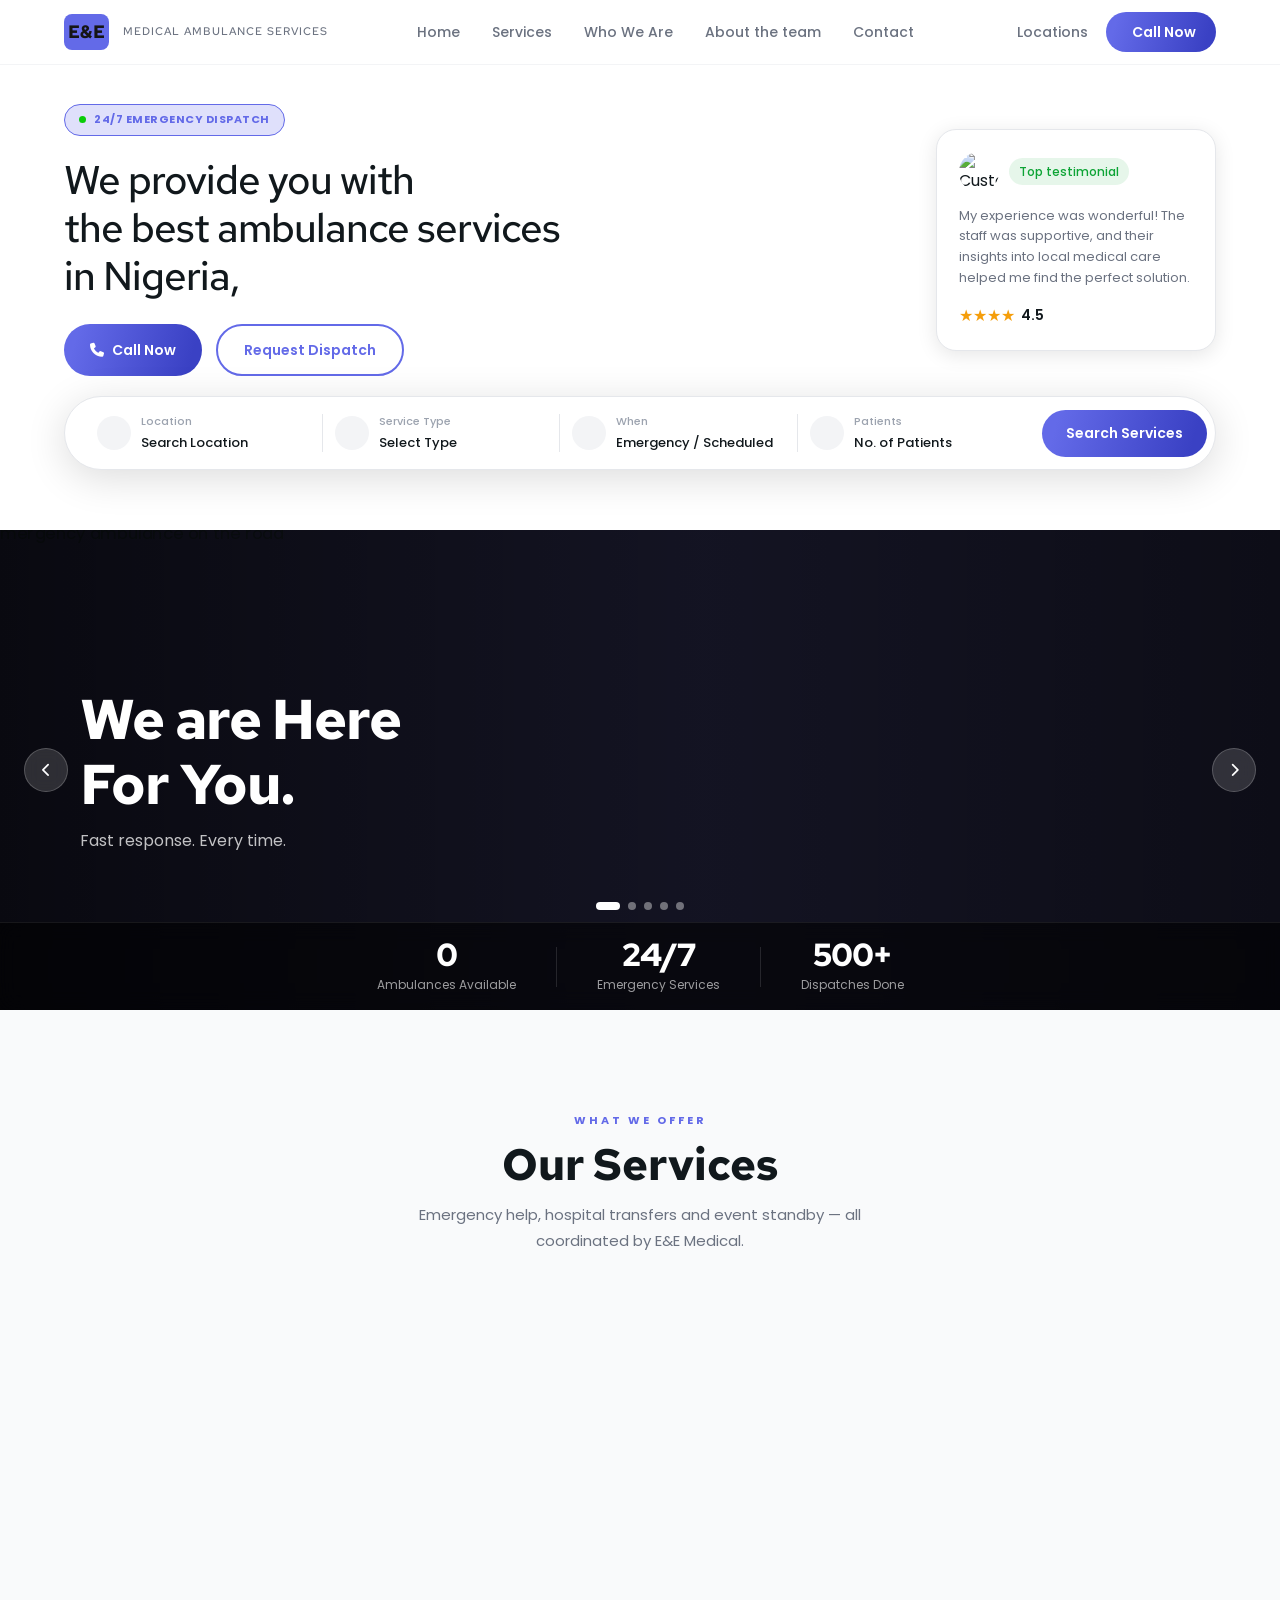
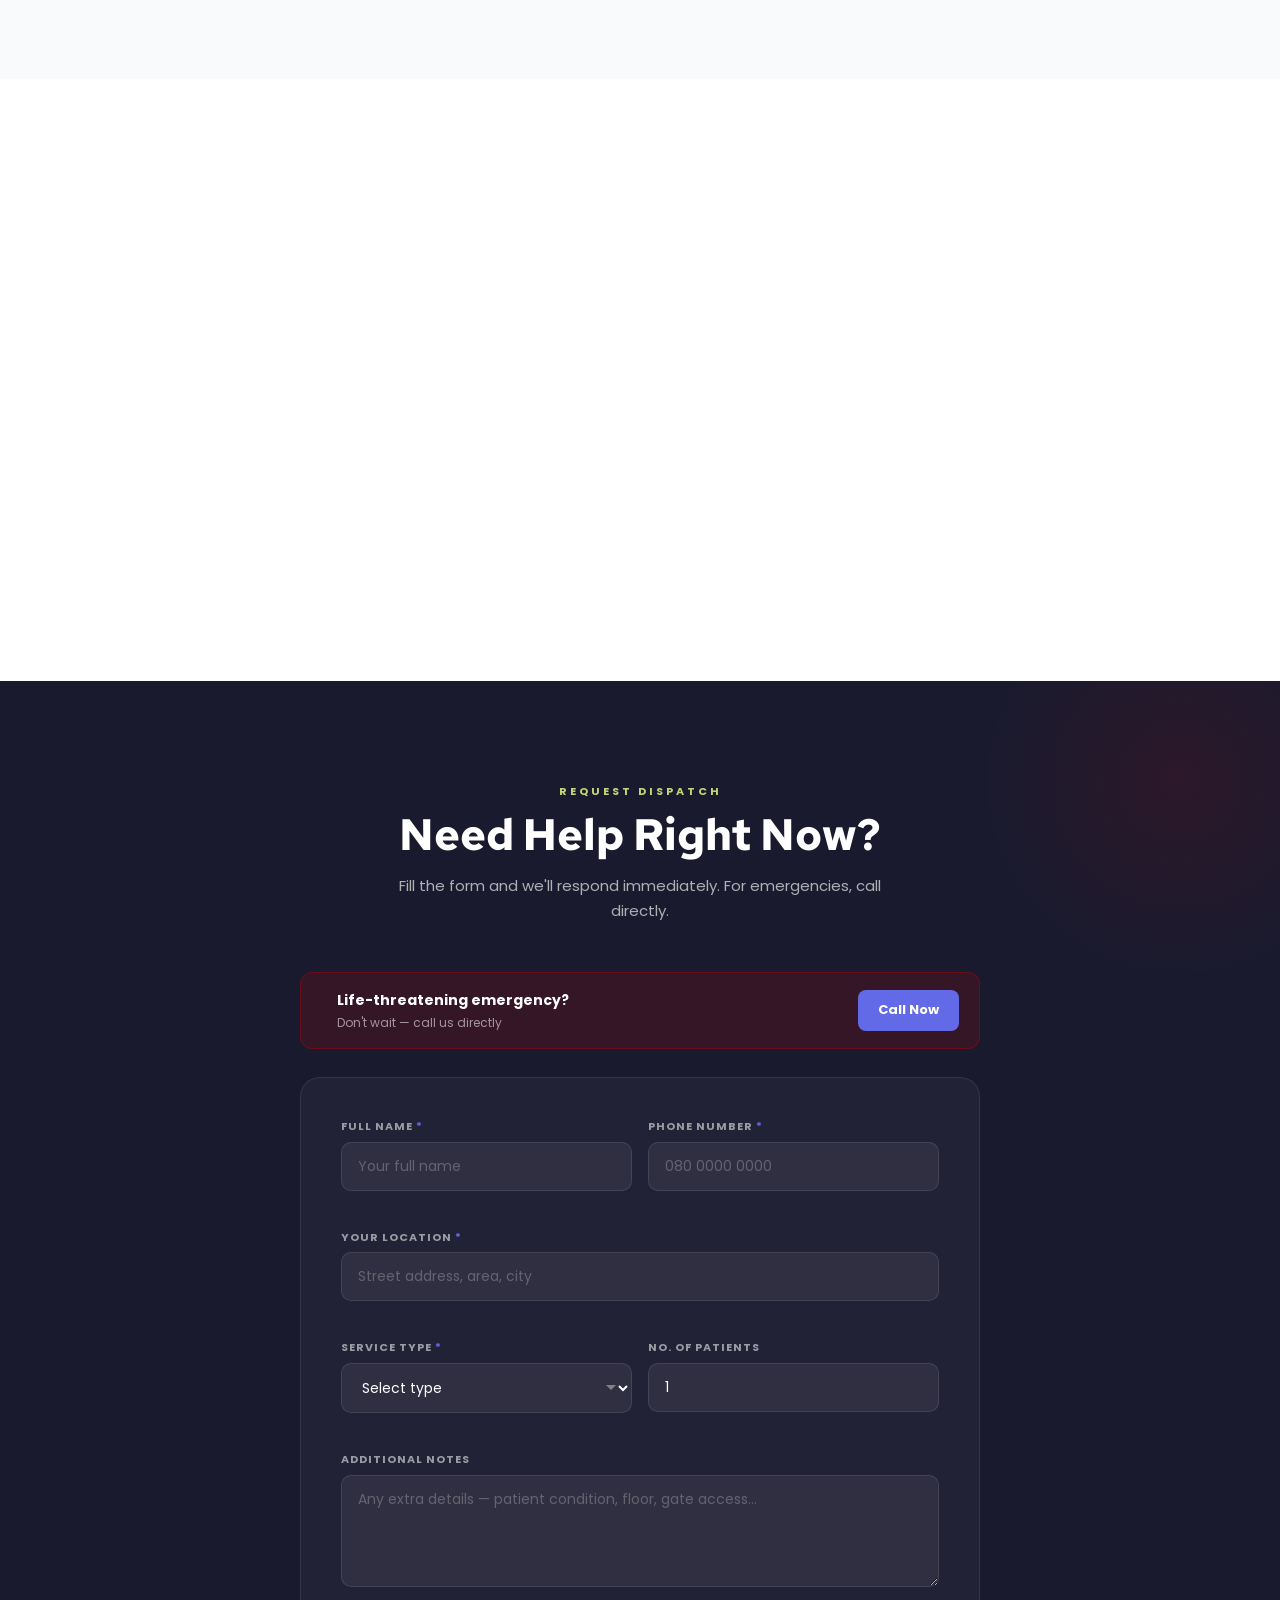
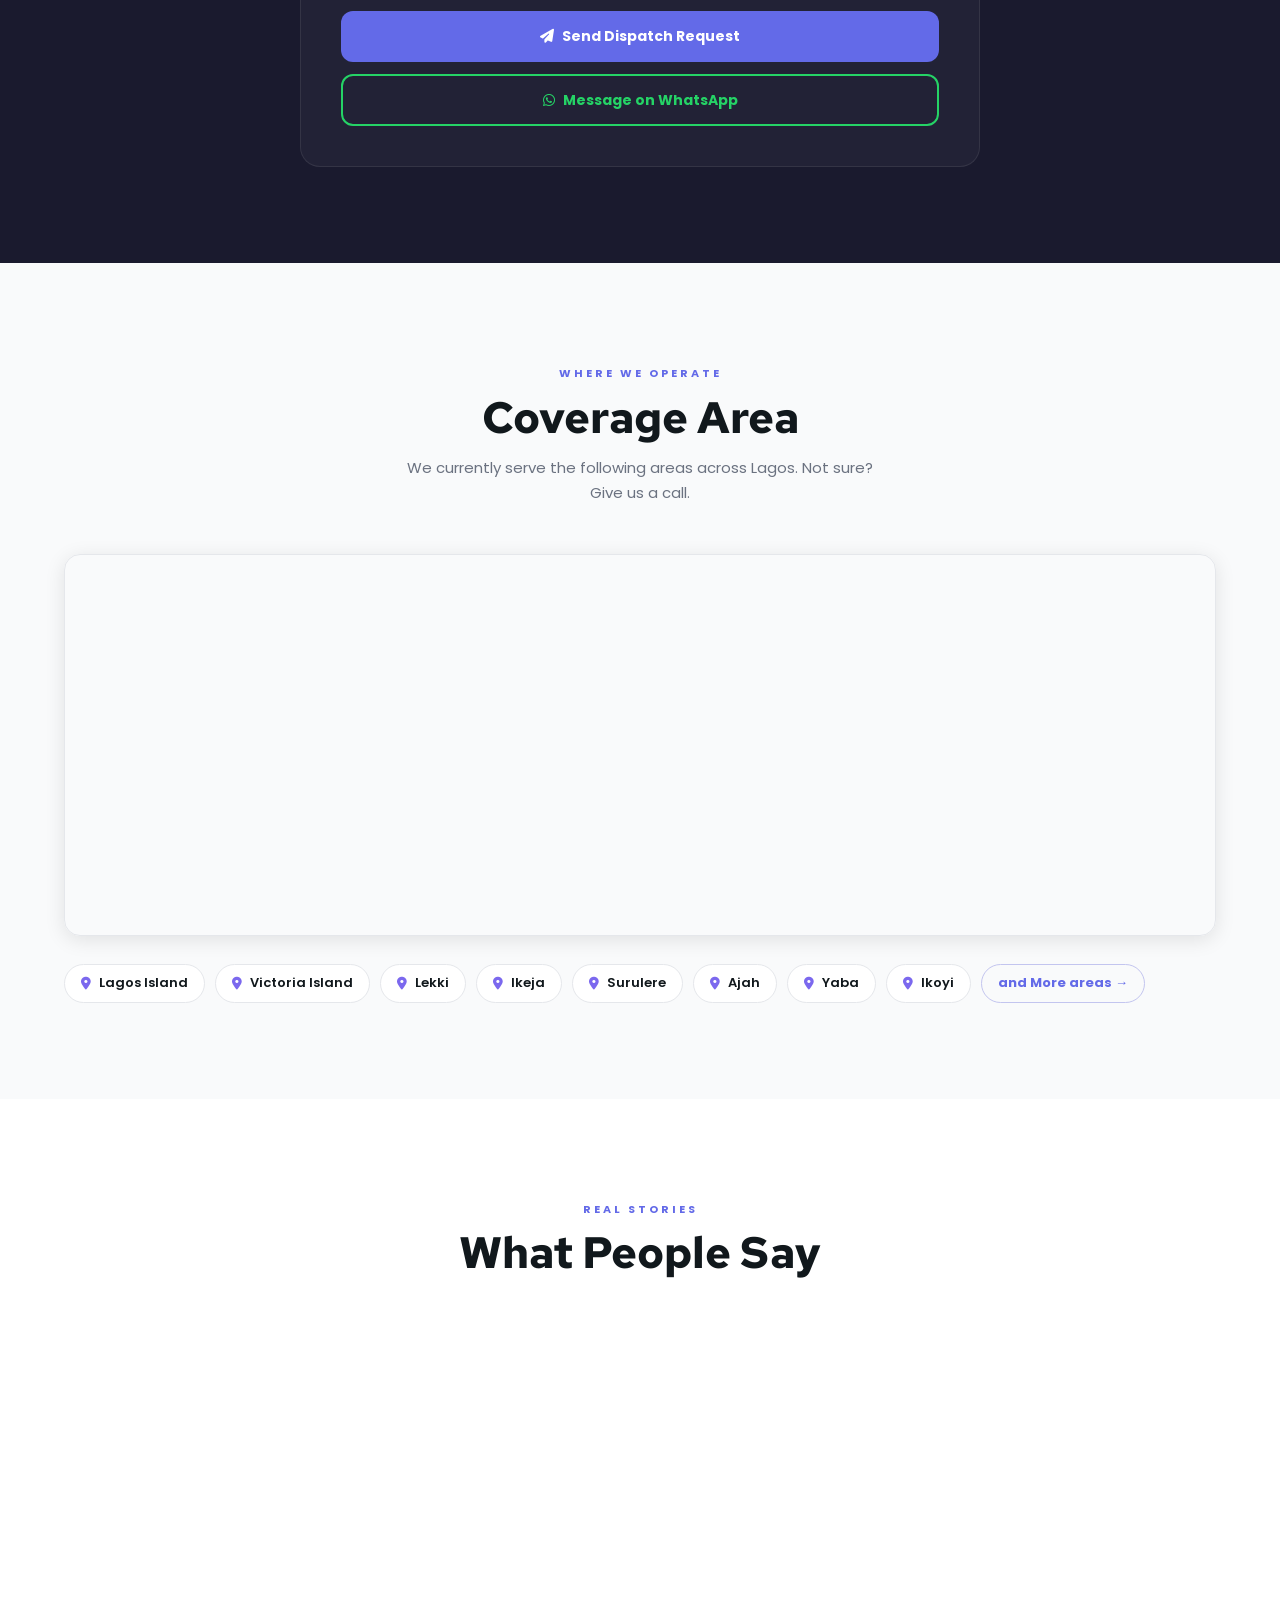
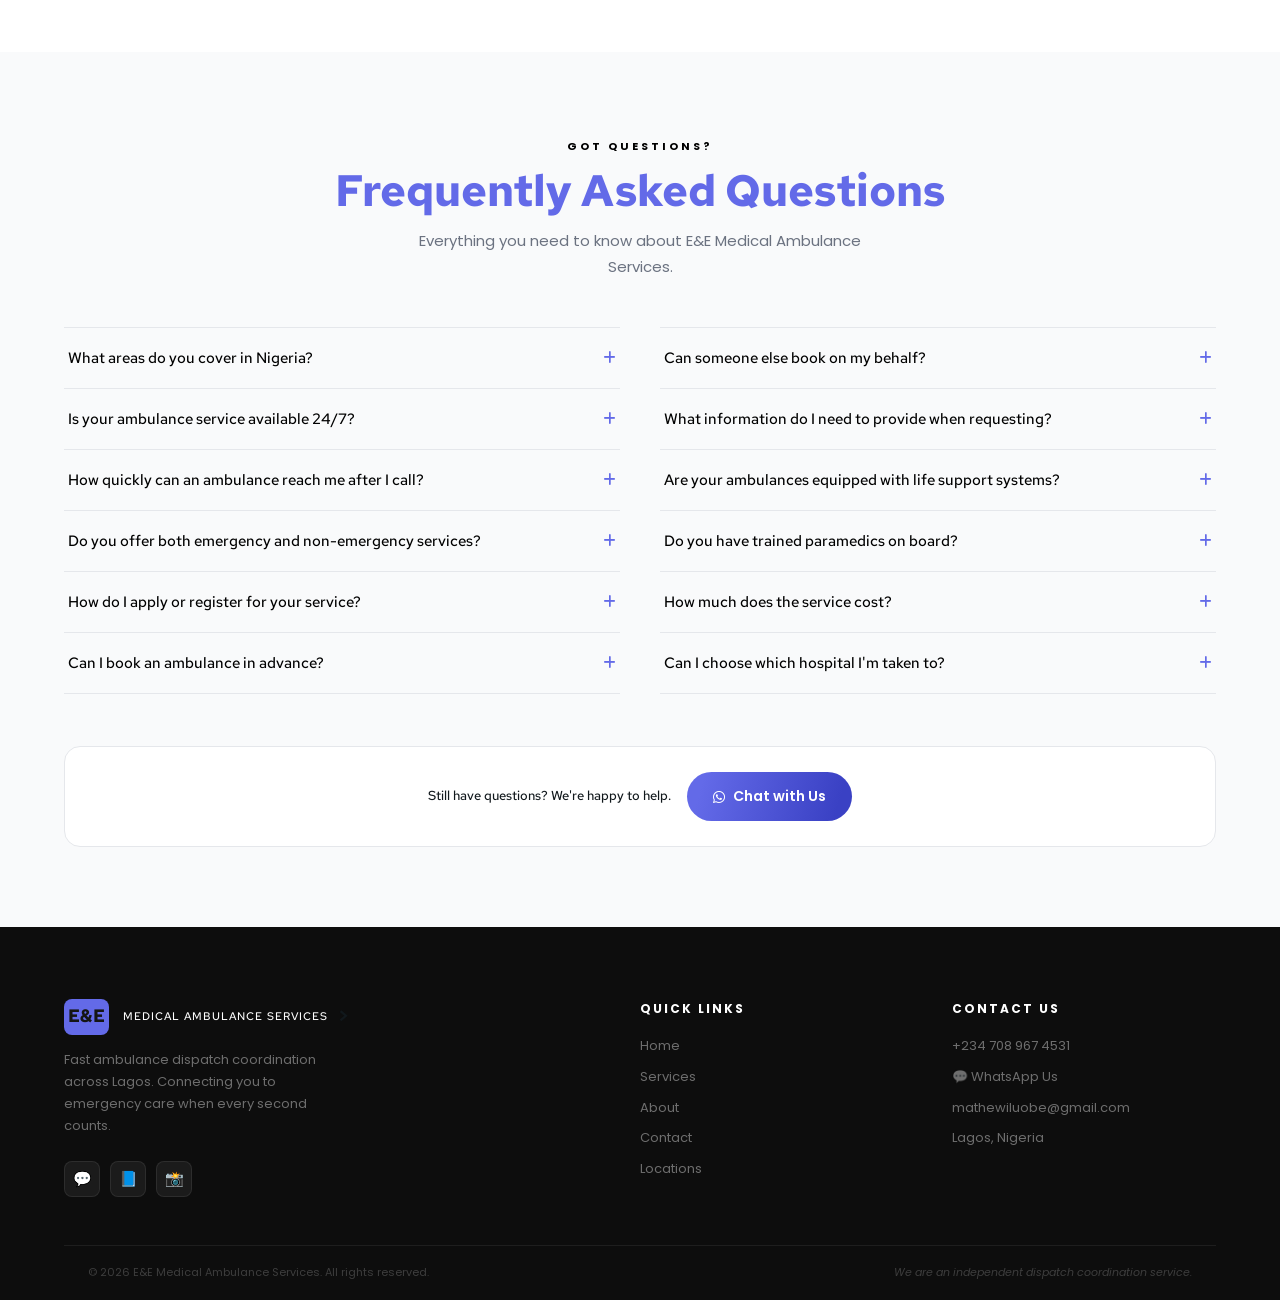
==== commit 003e3026: "fixed files" ====
--- a/index.html
+++ b/index.html
@@ -563,19 +563,15 @@
     </div>
 
         <div class="coverage-tags">
-          <span class="coverage-tag"
-            ><span class="cdot"></span>Lagos Island</span
-          >
-          <span class="coverage-tag"
-            ><span class="cdot"></span>Victoria Island</span
-          >
-          <span class="coverage-tag"><span class="cdot"></span>Lekki</span>
-          <span class="coverage-tag"><span class="cdot"></span>Ikeja</span>
-          <span class="coverage-tag"><span class="cdot"></span>Surulere</span>
-          <span class="coverage-tag"><span class="cdot"></span>Ajah</span>
-          <span class="coverage-tag"><span class="cdot"></span>Yaba</span>
-          <span class="coverage-tag"><span class="cdot"></span>Ikoyi</span>
-          <span class="coverage-tag coverage-tag--more">+ More areas →</span>
+          <span class="coverage-tag"><i class="fa-solid fa-location-dot" style="color: mediumslateblue;"></i> Lagos Island</span>
+          <span class="coverage-tag"><i class="fa-solid fa-location-dot" style="color: mediumslateblue;"></i> Victoria Island</span>
+          <span class="coverage-tag"><i class="fa-solid fa-location-dot" style="color: mediumslateblue;"></i> Lekki</span>
+          <span class="coverage-tag"><i class="fa-solid fa-location-dot" style="color: mediumslateblue;"></i> Ikeja</span>
+          <span class="coverage-tag"><i class="fa-solid fa-location-dot" style="color: mediumslateblue;"></i> Surulere</span>
+          <span class="coverage-tag"><i class="fa-solid fa-location-dot" style="color: mediumslateblue;"></i> Ajah</span>
+          <span class="coverage-tag"><i class="fa-solid fa-location-dot" style="color: mediumslateblue;"></i> Yaba</span>
+          <span class="coverage-tag"><i class="fa-solid fa-location-dot" style="color: mediumslateblue;"></i> Ikoyi</span>
+          <span class="coverage-tag coverage-tag--more">and More areas →</span>
         </div>
       </div>
     </section>
--- a/styles/styles.css
+++ b/styles/styles.css
@@ -16,7 +16,7 @@
   --gray: #6b7280;
   --gray-light: #9ca3af;
   --border: #e5e7eb;
-  --bg: #f8f5f5af;
+  --bg: #f9fafb;
   --white: #ffffff;
   --green: #0da435;
   --whatsapp: #25d366;
@@ -1250,7 +1250,7 @@
 ============================================================ */
 .coverage-section {
   padding: 96px 0;
-  background: var(--bg);
+  background:  #f9fafb;
 }
 .map-container {
   border-radius: 16px;
@@ -1343,13 +1343,7 @@
   background: var(--red-light);
   transform: translateY(-2px);
 }
-.cdot {
-  width: 7px;
-  height: 7px;
-  background: #0f7e3e;
-  border-radius: 50%;
-  flex-shrink: 0;
-}
+
 .coverage-tag--more {
   background: var(--red-light);
   border-color: var(--red-mid);
@@ -2054,7 +2048,6 @@
     grid-template-columns: 1fr;
     gap: 0;
   }
-
   .faq-col:last-child .faq-item:first-child {
     border-top: none;
   }
@@ -2073,7 +2066,6 @@
     display: block;
     border-radius: 30px;
     background-color: #0da435;
-
   }
 
   /* Footer */
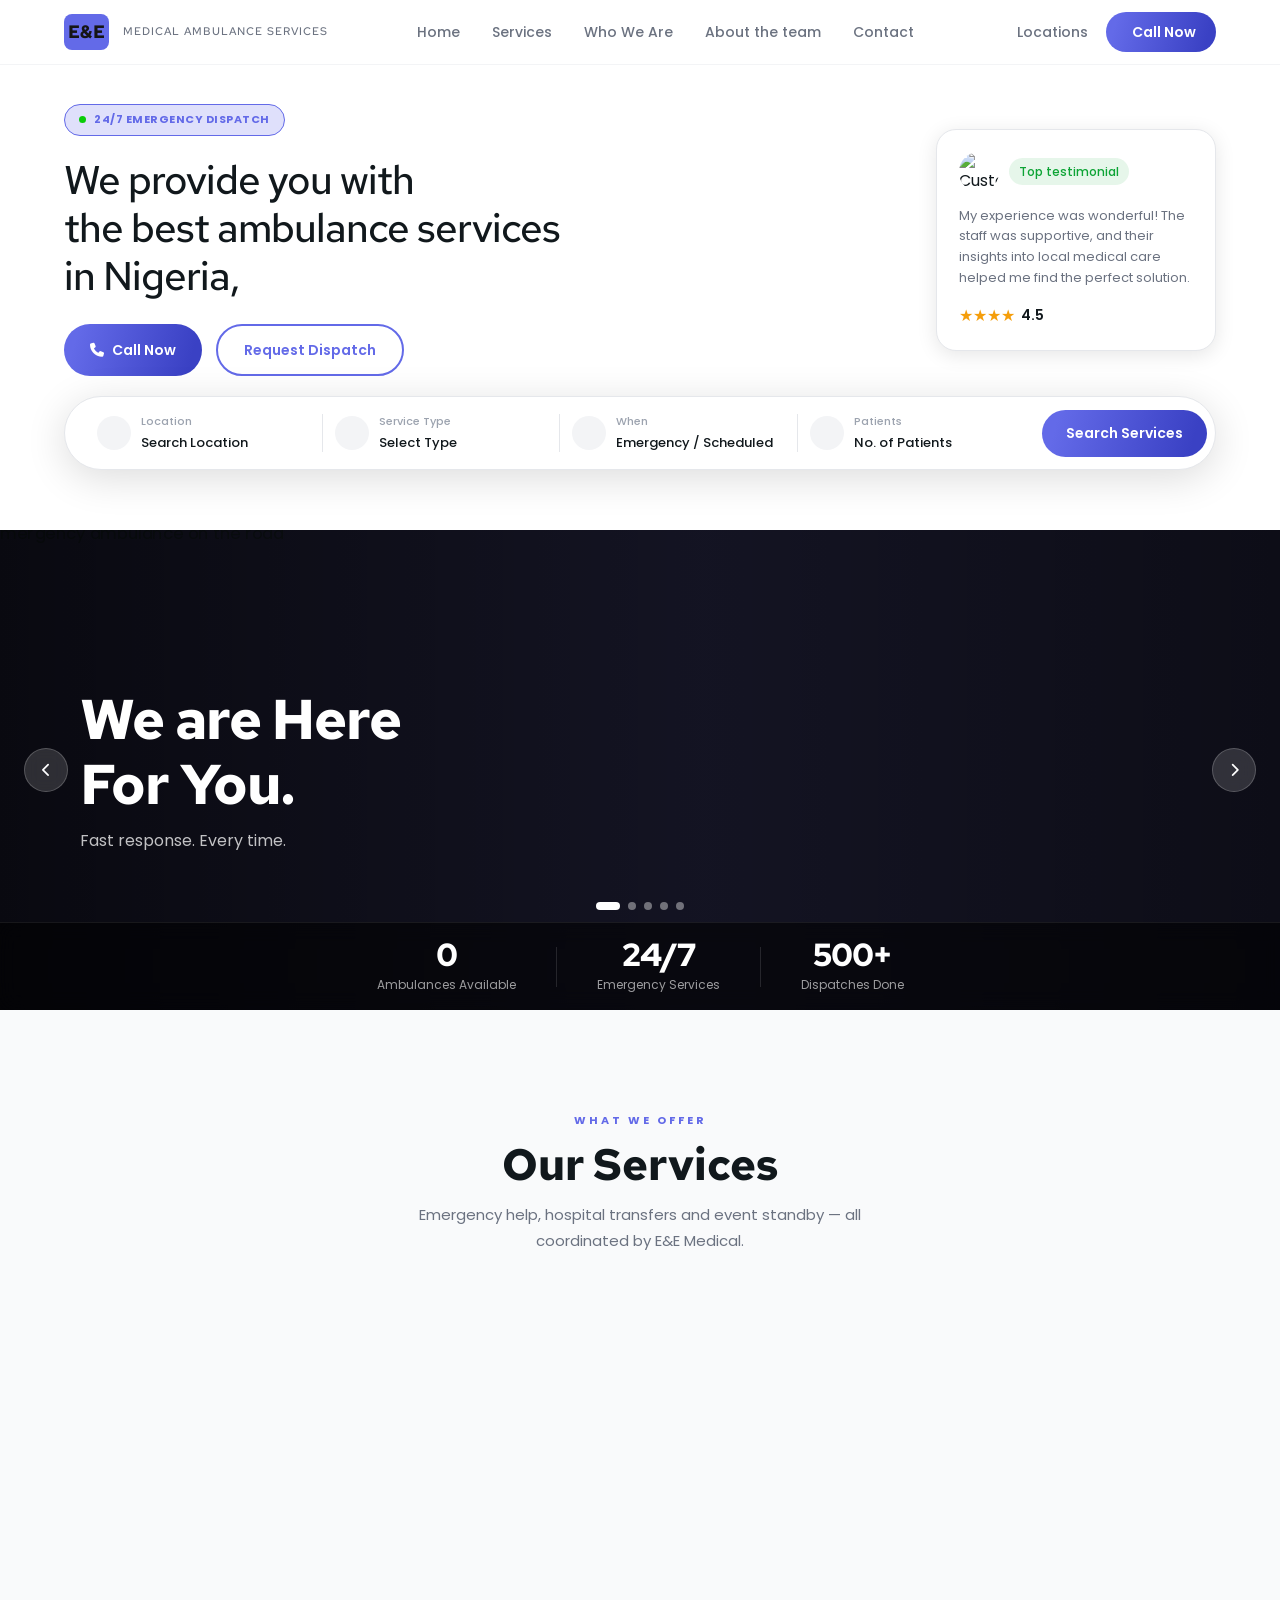
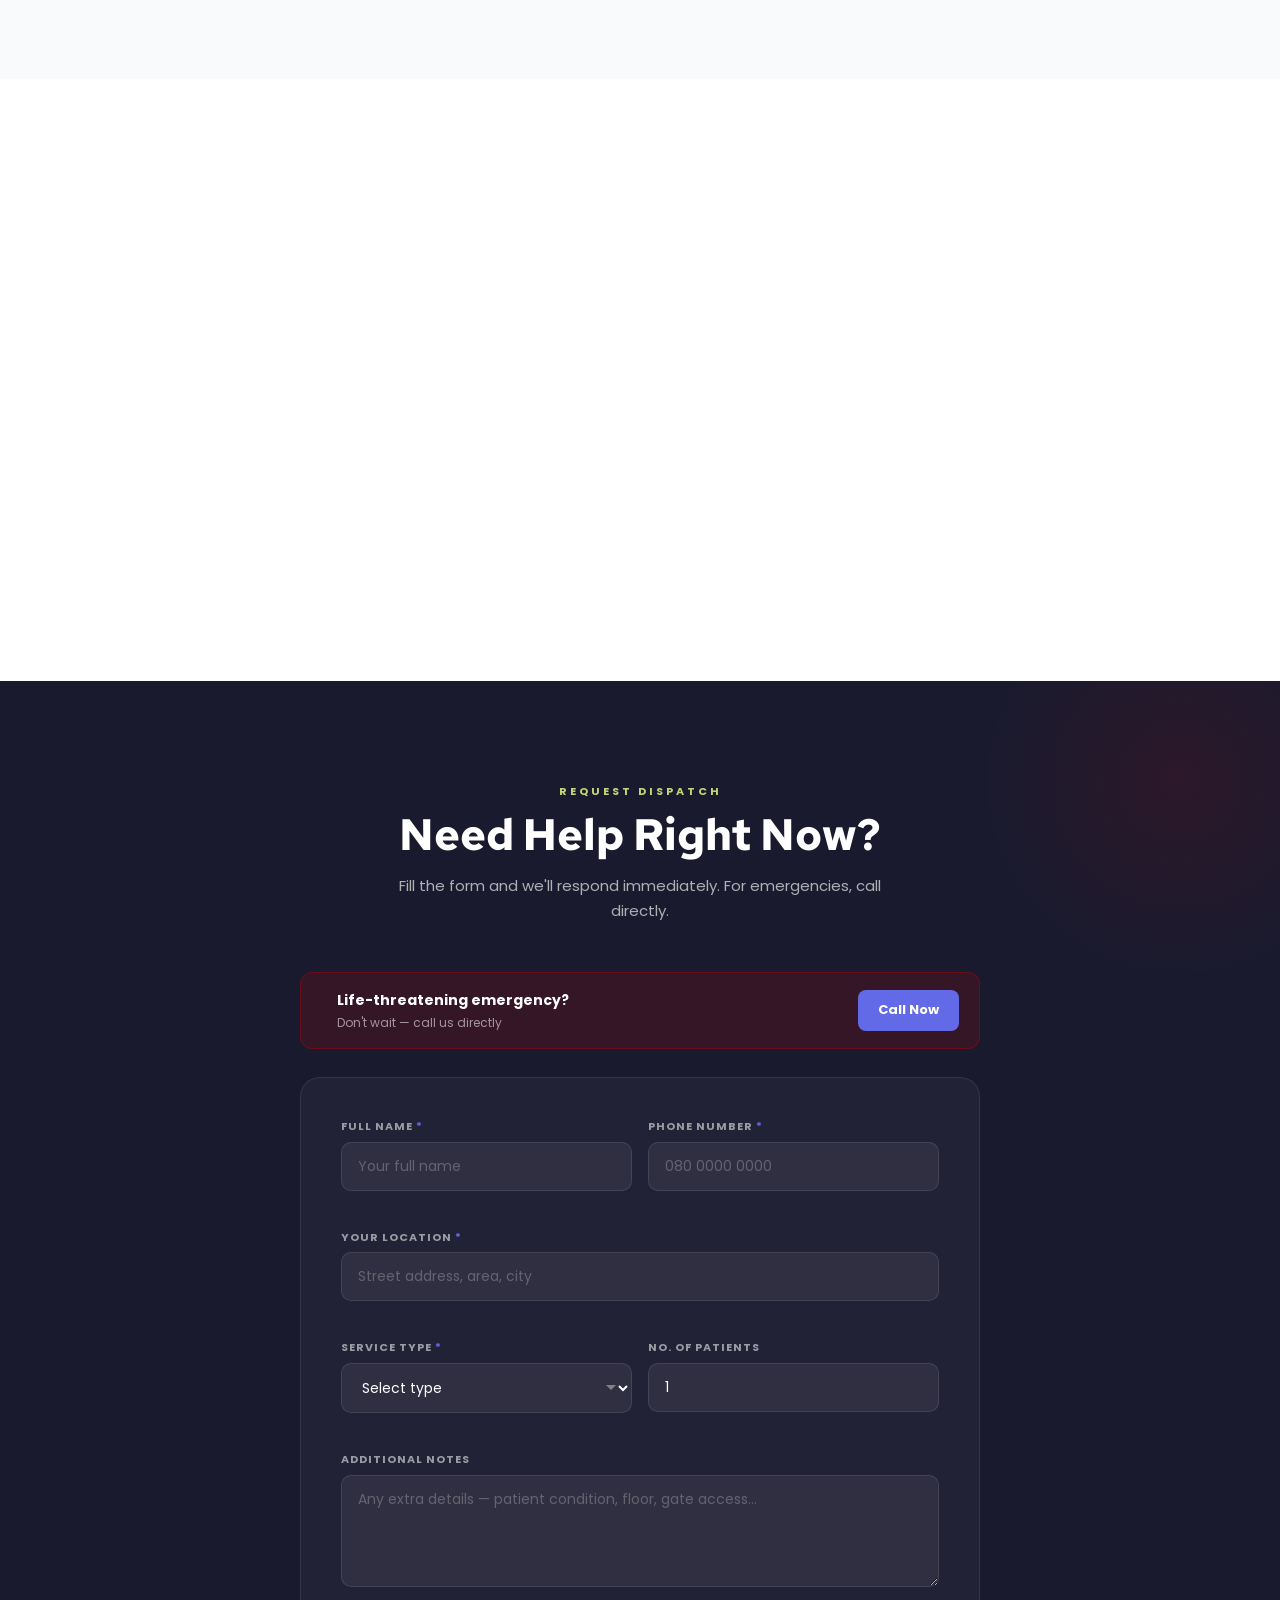
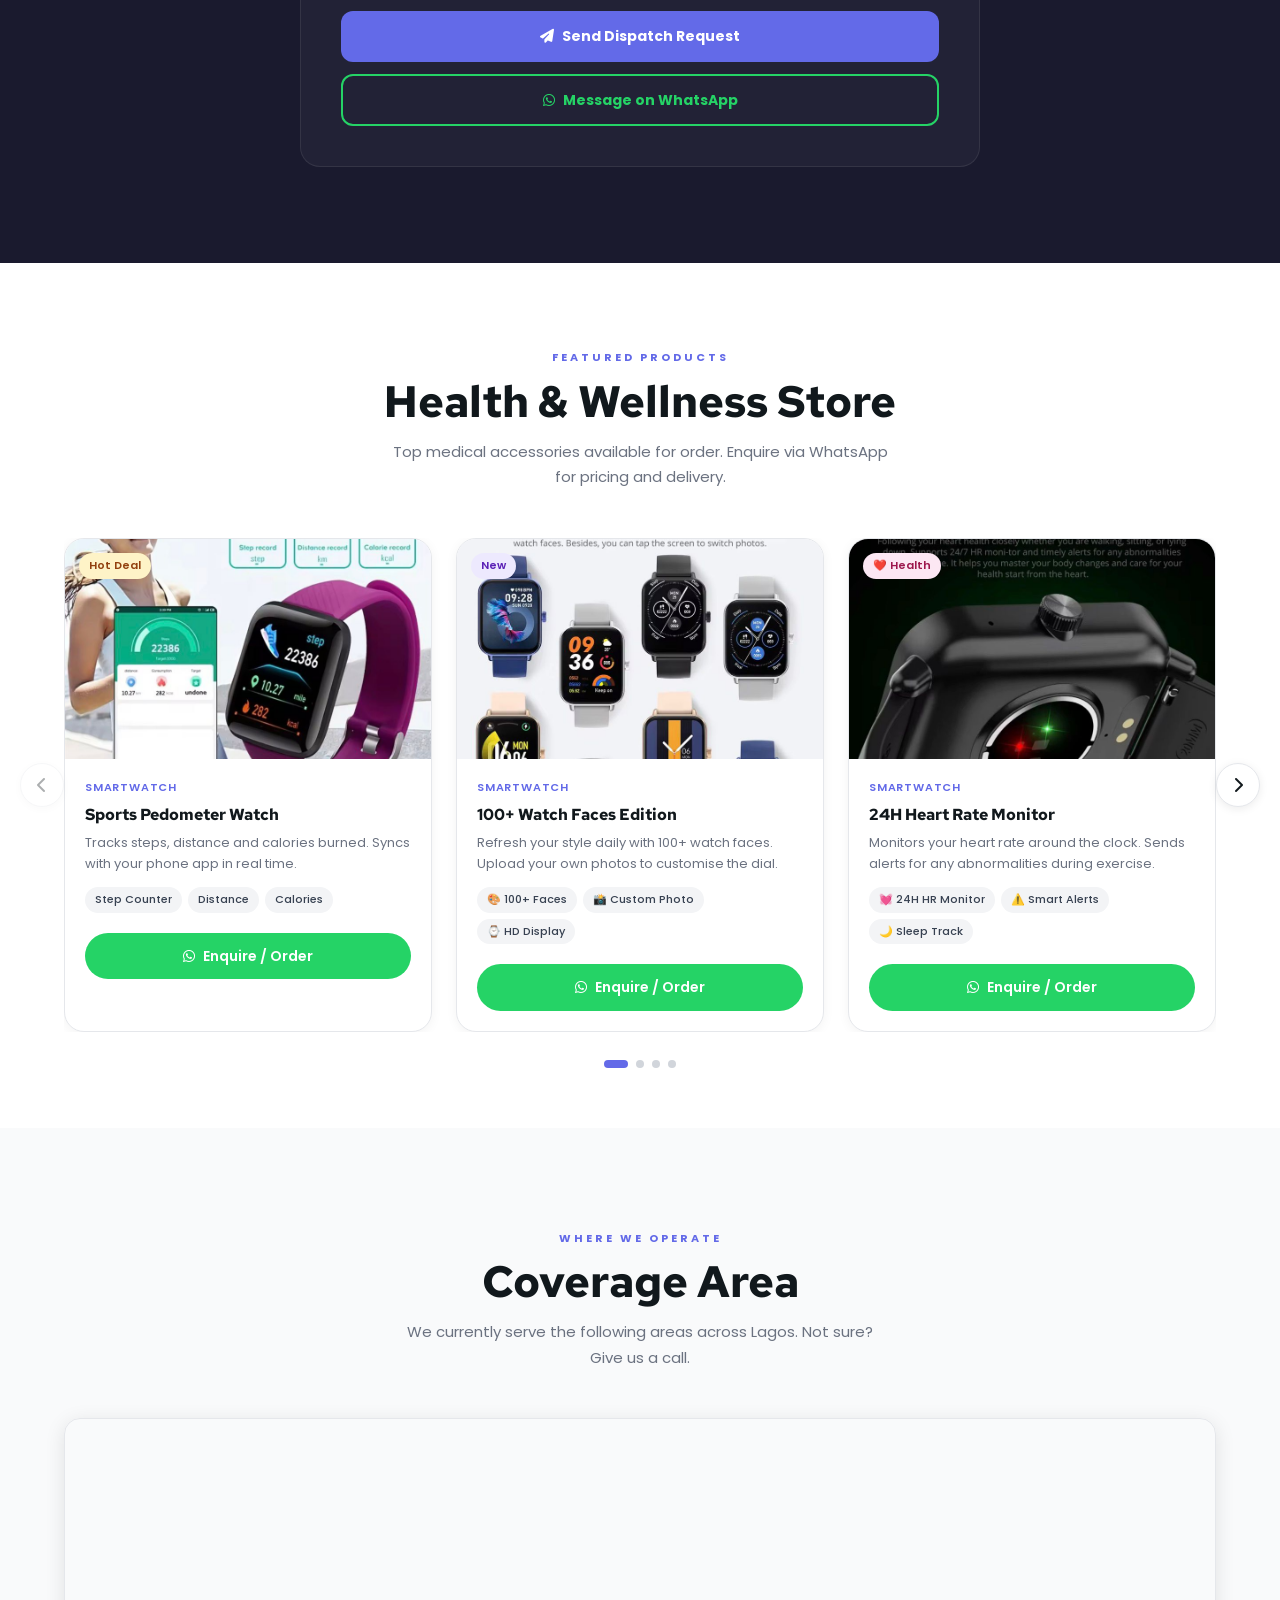
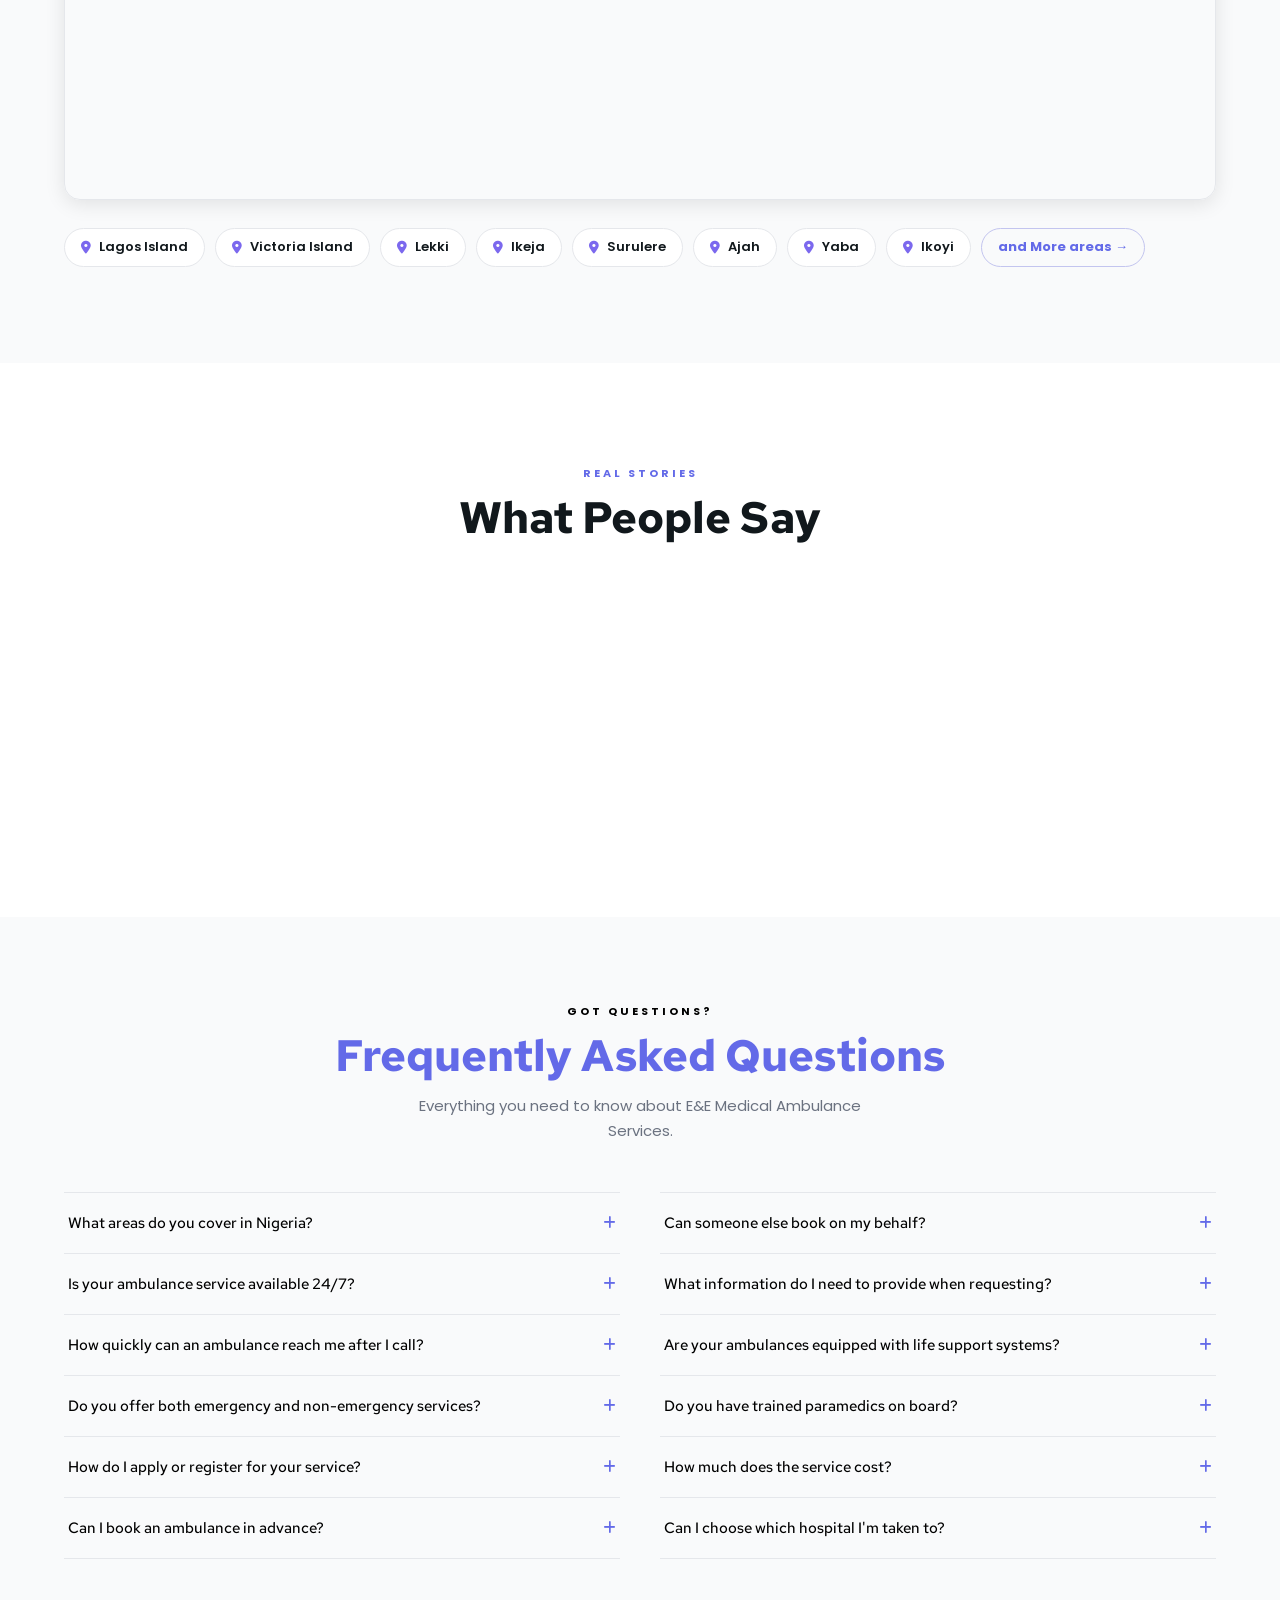
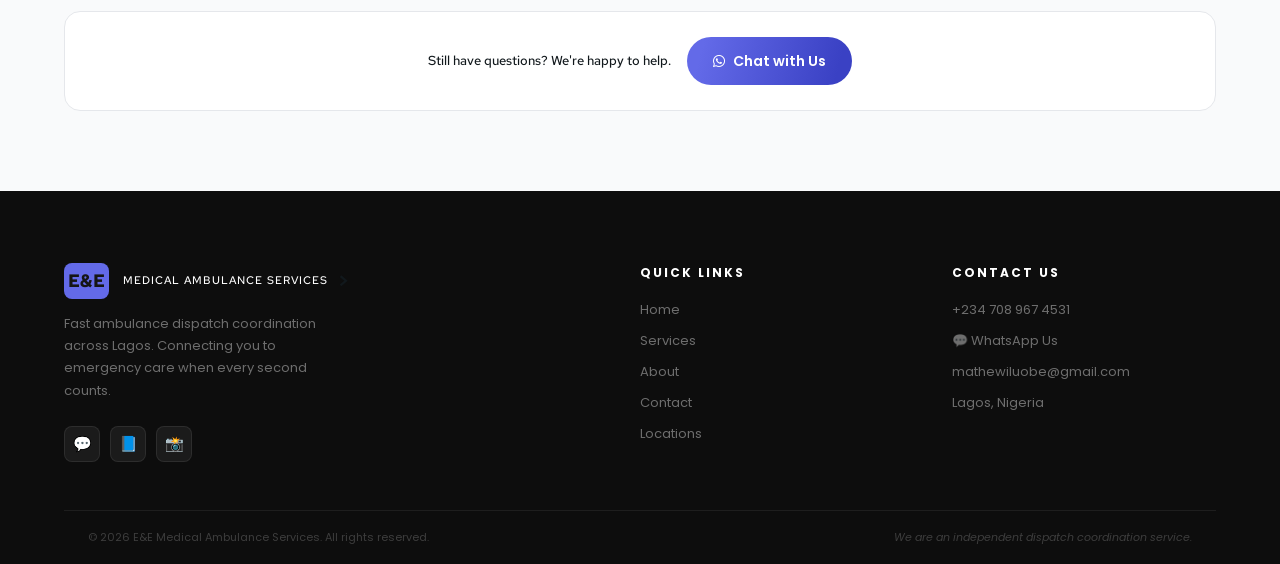
==== commit 2990237e: "added featured products section" ====
--- a/index.html
+++ b/index.html
@@ -534,6 +534,133 @@
         </form>
       </div>
     </section>
+
+      <!-- =============================================
+         PRODUCT CAROUSEL SECTION
+    ============================================= -->
+    <section class="products-section" id="products">
+      <div class="section-container">
+        <div class="section-header">
+          <span class="section-tag">Featured Products</span>
+          <h2 class="section-title">Health & Wellness Store</h2>
+          <p class="section-desc">
+            Top medical accessories available for order. Enquire via WhatsApp for pricing and delivery.
+          </p>
+        </div>
+      </div>
+
+      <!-- Carousel Wrapper -->
+      <div class="carousel-wrapper">
+        <button class="carousel-btn carousel-btn--prev" id="carouselPrev" aria-label="Previous">
+          <i class="fa-solid fa-chevron-left"></i>
+        </button>
+
+        <div class="carousel-track-outer" id="carouselOuter">
+          <div class="carousel-track" id="carouselTrack">
+
+            <!-- Card 1 -->
+            <div class="product-card">
+              <div class="product-badge"><i class="bx bx-fire-alt" ></i> Hot Deal</div>
+              <div class="product-img-wrap">
+                <img src="images/WhatsApp Image  (1).jpeg" alt="Sports Pedometer Smartwatch" />
+              </div>
+              <div class="product-info">
+                <span class="product-category">Smartwatch</span>
+                <h3 class="product-name">Sports Pedometer Watch</h3>
+                <p class="product-desc">Tracks steps, distance and calories burned. Syncs with your phone app in real time.</p>
+                <div class="product-features">
+                  <span><i class="bx bx-sneaker"></i> Step Counter</span>
+                  <span><i class="bx bx-location"></i> Distance</span>
+                  <span><i class="bx bx-fire-alt" ></i> Calories</span>
+                </div>
+                <a href="https://wa.me/2347089674531?text=Hi%2C%20I%20want%20to%20enquire%20about%20the%20Sports%20Pedometer%20Watch" target="_blank" rel="noopener noreferrer" class="product-btn">
+                  <i class="fa-brands fa-whatsapp"></i> Enquire / Order
+                </a>
+              </div>
+            </div>
+
+            <!-- Card 2 -->
+            <div class="product-card">
+              <div class="product-badge product-badge--new"><i class="bx bx-sparkles-alt"></i> New</div>
+              <div class="product-img-wrap">
+                <img src="images/WhatsApp Image (2).jpeg" alt="100+ Watch Faces Smartwatch" />
+              </div>
+              <div class="product-info">
+                <span class="product-category">Smartwatch</span>
+                <h3 class="product-name">100+ Watch Faces Edition</h3>
+                <p class="product-desc">Refresh your style daily with 100+ watch faces. Upload your own photos to customise the dial.</p>
+                <div class="product-features">
+                  <span>🎨 100+ Faces</span>
+                  <span>📸 Custom Photo</span>
+                  <span>⌚ HD Display</span>
+                </div>
+                <a href="https://wa.me/2347089674531?text=Hi%2C%20I%20want%20to%20enquire%20about%20the%20100%2B%20Watch%20Faces%20Edition" target="_blank" rel="noopener noreferrer" class="product-btn">
+                  <i class="fa-brands fa-whatsapp"></i> Enquire / Order
+                </a>
+              </div>
+            </div>
+
+            <!-- Card 3 -->
+            <div class="product-card">
+              <div class="product-badge product-badge--health">❤️ Health</div>
+              <div class="product-img-wrap">
+                <img src="images/whatsapp image (3).jpeg" alt="24H Heart Rate Monitor Watch" />
+              </div>
+              <div class="product-info">
+                <span class="product-category">Smartwatch</span>
+                <h3 class="product-name">24H Heart Rate Monitor</h3>
+                <p class="product-desc">Monitors your heart rate around the clock. Sends alerts for any abnormalities during exercise.</p>
+                <div class="product-features">
+                  <span>💓 24H HR Monitor</span>
+                  <span>⚠️ Smart Alerts</span>
+                  <span>🌙 Sleep Track</span>
+                </div>
+                <a href="https://wa.me/2347089674531?text=Hi%2C%20I%20want%20to%20enquire%20about%20the%2024H%20Heart%20Rate%20Monitor%20Watch" target="_blank" rel="noopener noreferrer" class="product-btn">
+                  <i class="fa-brands fa-whatsapp"></i> Enquire / Order
+                </a>
+              </div>
+            </div>
+
+            <!-- Card 4 -->
+            <div class="product-card">
+              <div class="product-badge product-badge--sport">🏃 Sport</div>
+              <div class="product-img-wrap">
+                <img src="images/WhatsApp Image (4).jpeg" alt="Multi Sports Mode Smartwatch" />
+              </div>
+              <div class="product-info">
+                <span class="product-category">Smartwatch</span>
+                <h3 class="product-name">Multi Sports Mode Watch</h3>
+                <p class="product-desc">Supports multiple indoor and outdoor sports modes. Stay on top of your fitness at any time.</p>
+                <div class="product-features">
+                  <span>🚴 Multi-Sport</span>
+                  <span>🔥 Calorie Track</span>
+                  <span>💗 Heart Rate</span>
+                </div>
+                <a href="https://wa.me/2347089674531?text=Hi%2C%20I%20want%20to%20enquire%20about%20the%20Multi%20Sports%20Mode%20Watch" target="_blank" rel="noopener noreferrer" class="product-btn">
+                  <i class="fa-brands fa-whatsapp"></i> Enquire / Order
+                </a>
+              </div>
+            </div>
+
+          </div>
+        </div>
+
+        <button class="carousel-btn carousel-btn--next" id="carouselNext" aria-label="Next">
+          <i class="fa-solid fa-chevron-right"></i>
+        </button>
+      </div>
+
+      <!-- Dots -->
+      <div class="carousel-dots" id="carouselDots">
+        <button class="carousel-dot active" data-index="0"></button>
+        <button class="carousel-dot" data-index="1"></button>
+        <button class="carousel-dot" data-index="2"></button>
+        <button class="carousel-dot" data-index="3"></button>
+      </div>
+    </section>
+
+
+
 
     <!-- =============================================
          COVERAGE SECTION
@@ -874,5 +1001,6 @@
 
     <!-- Main Script -->
     <script src="script.js"></script>
+    <script src="products.js"></script>
   </body>
 </html>
--- a/styles/styles.css
+++ b/styles/styles.css
@@ -1245,6 +1245,262 @@
   color: #ff6b6b;
 }
 
+/* ══════════════════════════════
+         PRODUCT CAROUSEL
+      ══════════════════════════════ */
+      .products-section {
+        padding: 80px 0 60px;
+        background: #fff;
+        overflow: hidden;
+      }
+
+      .carousel-wrapper {
+        position: relative;
+        display: flex;
+        align-items: center;
+        gap: 0;
+        margin-top: 40px;
+        padding: 0 20px;
+      }
+
+      .carousel-track-outer {
+        overflow: hidden;
+        width: 100%;
+        cursor: grab;
+      }
+
+      .carousel-track-outer:active {
+        cursor: grabbing;
+      }
+
+      .carousel-track {
+        display: flex;
+        gap: 24px;
+        transition: transform 0.45s cubic-bezier(0.25, 0.46, 0.45, 0.94);
+        will-change: transform;
+      }
+
+      /* ── Product Card ── */
+      .product-card {
+        flex: 0 0 calc(33.333% - 16px);
+        background: #fff;
+        border: 1px solid #E5E7EB;
+        border-radius: 20px;
+        overflow: hidden;
+        position: relative;
+        transition: transform 0.25s, box-shadow 0.25s;
+        box-shadow: 0 2px 12px rgba(0,0,0,0.05);
+      }
+
+      .product-card:hover {
+        transform: translateY(-6px);
+        box-shadow: 0 16px 40px rgba(99,106,232,0.13);
+      }
+
+      .product-badge {
+        position: absolute;
+        top: 14px;
+        left: 14px;
+        background: #FEF3C7;
+        color: #92400E;
+        font-size: 11px;
+        font-weight: 600;
+        padding: 4px 10px;
+        border-radius: 100px;
+        z-index: 2;
+        font-family: "Poppins", sans-serif;
+      }
+
+      .product-badge--new {
+        background: #EDE9FE;
+        color: #5B21B6;
+      }
+
+      .product-badge--health {
+        background: #FCE7F3;
+        color: #9D174D;
+      }
+
+      .product-badge--sport {
+        background: #D1FAE5;
+        color: #065F46;
+      }
+
+      .product-img-wrap {
+        width: 100%;
+        height: 220px;
+        overflow: hidden;
+        background: #F9FAFB;
+      }
+
+      .product-img-wrap img {
+        width: 100%;
+        height: 100%;
+        object-fit: cover;
+        transition: transform 0.4s ease;
+      }
+
+      .product-card:hover .product-img-wrap img {
+        transform: scale(1.05);
+      }
+
+      .product-info {
+        padding: 20px;
+        display: flex;
+        flex-direction: column;
+        gap: 8px;
+      }
+
+      .product-category {
+        font-size: 11px;
+        font-weight: 600;
+        color: #636AE8;
+        text-transform: uppercase;
+        letter-spacing: 0.8px;
+        font-family: "Poppins", sans-serif;
+      }
+
+      .product-name {
+        font-size: 16px;
+        font-weight: 700;
+        color: #11181C;
+        line-height: 1.3;
+        font-family: "Red Hat Text", sans-serif;
+      }
+
+      .product-desc {
+        font-size: 13px;
+        color: #6B7280;
+        line-height: 1.6;
+        font-family: "Poppins", sans-serif;
+      }
+
+      .product-features {
+        display: flex;
+        flex-wrap: wrap;
+        gap: 6px;
+        margin: 4px 0;
+      }
+
+      .product-features span {
+        font-size: 11px;
+        background: #F3F4F6;
+        color: #374151;
+        padding: 4px 10px;
+        border-radius: 100px;
+        font-family: "Poppins", sans-serif;
+        font-weight: 500;
+      }
+
+      .product-btn {
+        display: flex;
+        align-items: center;
+        justify-content: center;
+        gap: 8px;
+        background: #25D366;
+        color: #fff;
+        border: none;
+        border-radius: 100px;
+        padding: 12px 20px;
+        font-size: 14px;
+        font-weight: 600;
+        cursor: pointer;
+        text-decoration: none;
+        margin-top: 8px;
+        transition: background 0.15s, transform 0.15s;
+        font-family: "Poppins", sans-serif;
+      }
+
+      .product-btn:hover {
+        background: #1ebe57;
+        transform: scale(1.02);
+      }
+
+      /* ── Carousel Nav Buttons ── */
+      .carousel-btn {
+        flex-shrink: 0;
+        width: 44px;
+        height: 44px;
+        border-radius: 50%;
+        background: #fff;
+        border: 1px solid #E5E7EB;
+        color: #11181C;
+        font-size: 16px;
+        cursor: pointer;
+        display: flex;
+        align-items: center;
+        justify-content: center;
+        box-shadow: 0 2px 10px rgba(0,0,0,0.08);
+        transition: background 0.15s, color 0.15s, transform 0.15s;
+        z-index: 10;
+      }
+
+      .carousel-btn:hover {
+        background: #636AE8;
+        color: #fff;
+        border-color: #636AE8;
+        transform: scale(1.08);
+      }
+
+      .carousel-btn:disabled {
+        opacity: 0.35;
+        cursor: not-allowed;
+        transform: none;
+      }
+
+      /* ── Dots ── */
+      .carousel-dots {
+        display: flex;
+        align-items: center;
+        justify-content: center;
+        gap: 8px;
+        margin-top: 28px;
+      }
+
+      .carousel-dot {
+        width: 8px;
+        height: 8px;
+        border-radius: 50%;
+        background: #D1D5DB;
+        border: none;
+        cursor: pointer;
+        transition: background 0.2s, width 0.2s;
+        padding: 0;
+      }
+
+      .carousel-dot.active {
+        background: #636AE8;
+        width: 24px;
+        border-radius: 100px;
+      }
+
+      /* ── Carousel Responsive ── */
+      @media (max-width: 1024px) {
+        .product-card {
+          flex: 0 0 calc(50% - 12px);
+        }
+      }
+
+      @media (max-width: 600px) {
+        .product-card {
+          flex: 0 0 85vw;
+        }
+        .carousel-wrapper {
+          padding: 0 8px;
+        }
+        .carousel-btn {
+          width: 36px;
+          height: 36px;
+          font-size: 13px;
+        }
+        .product-img-wrap {
+          height: 180px;
+        }
+      }
+
+
+
+
 /* ============================================================
    COVERAGE SECTION
 ============================================================ */
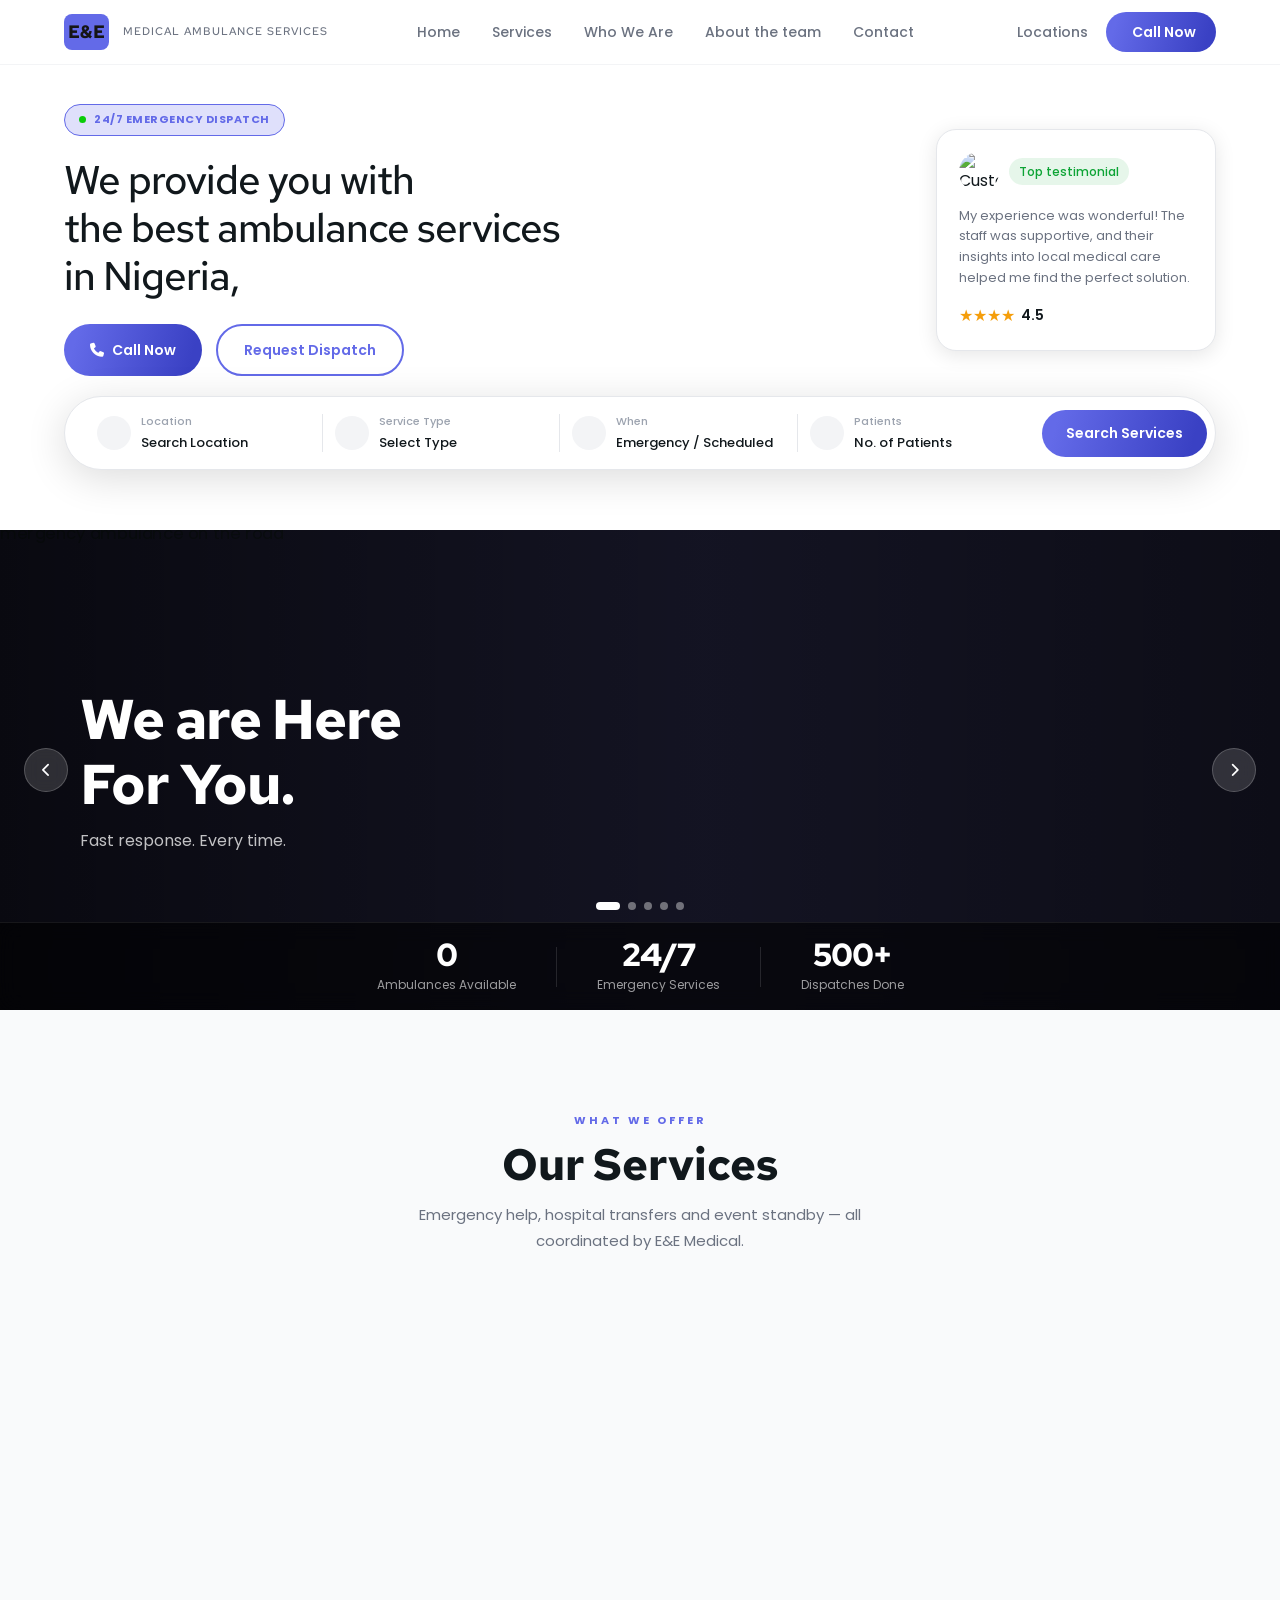
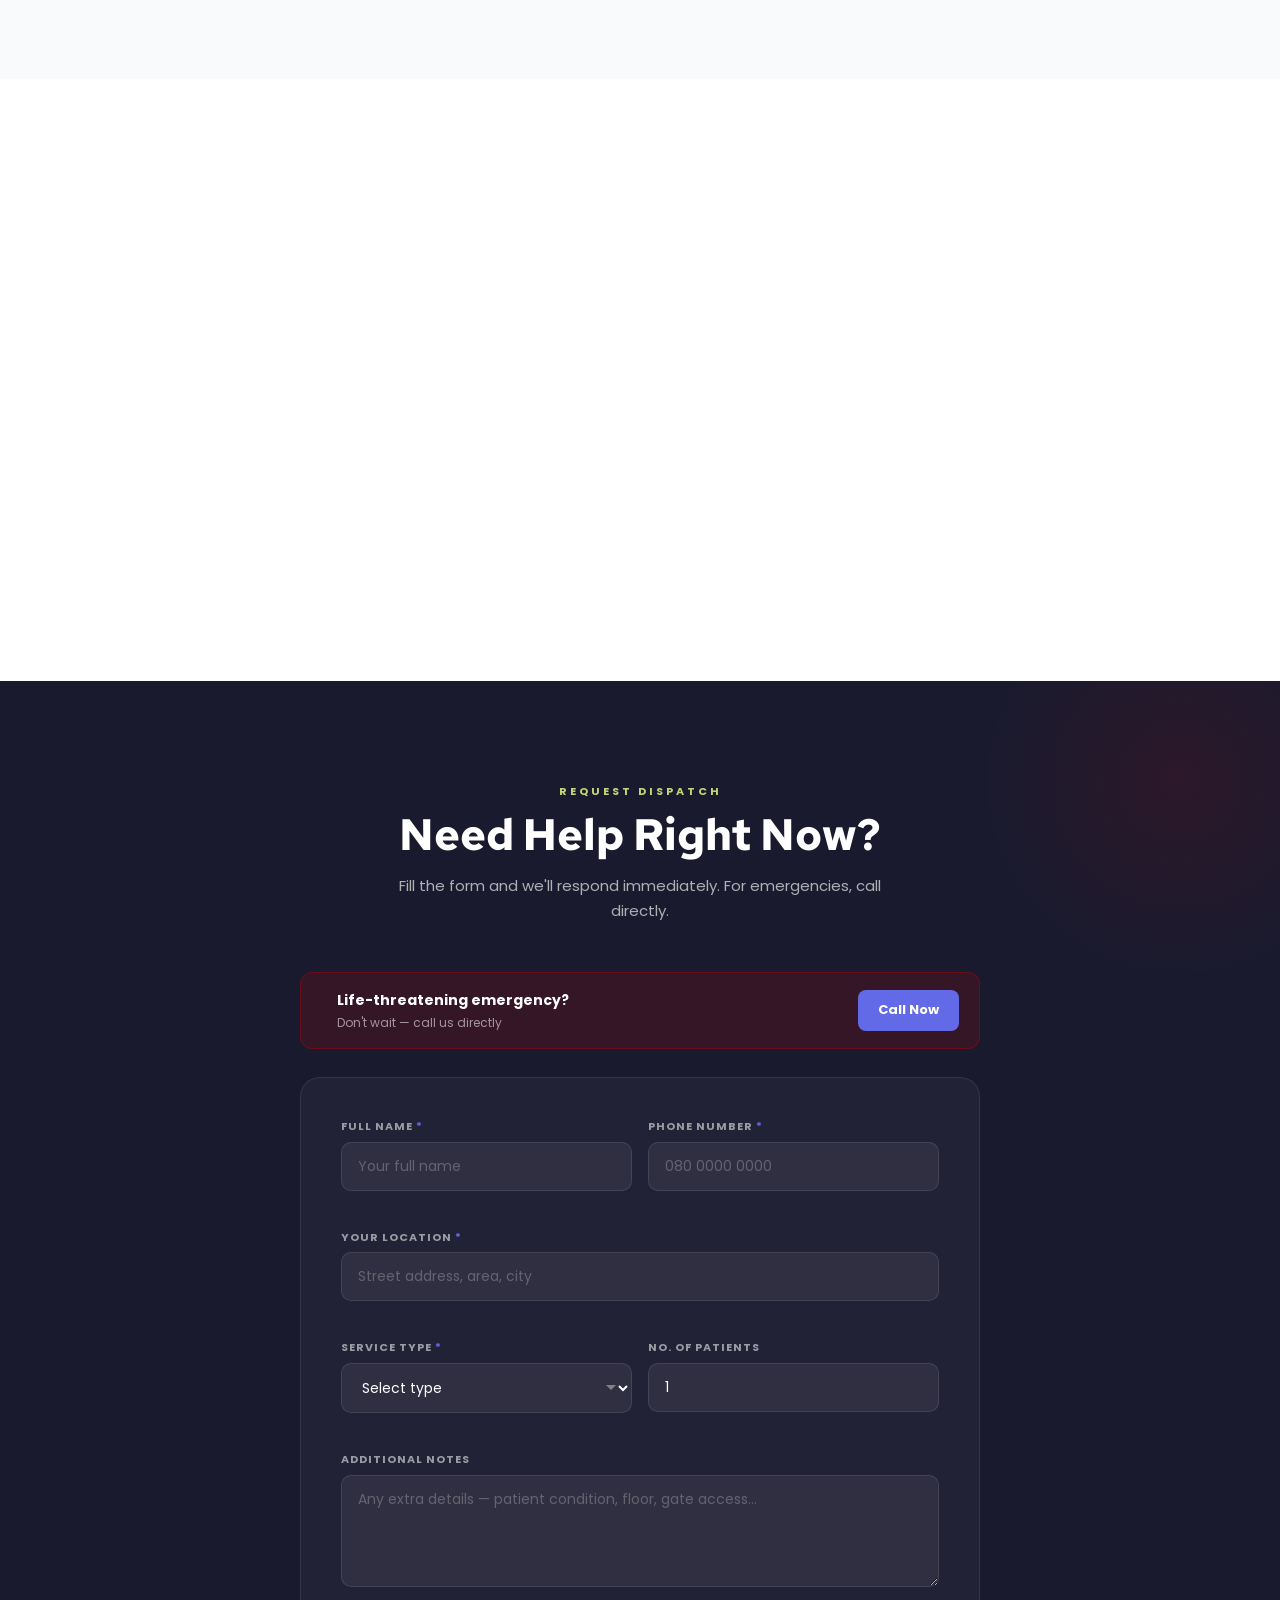
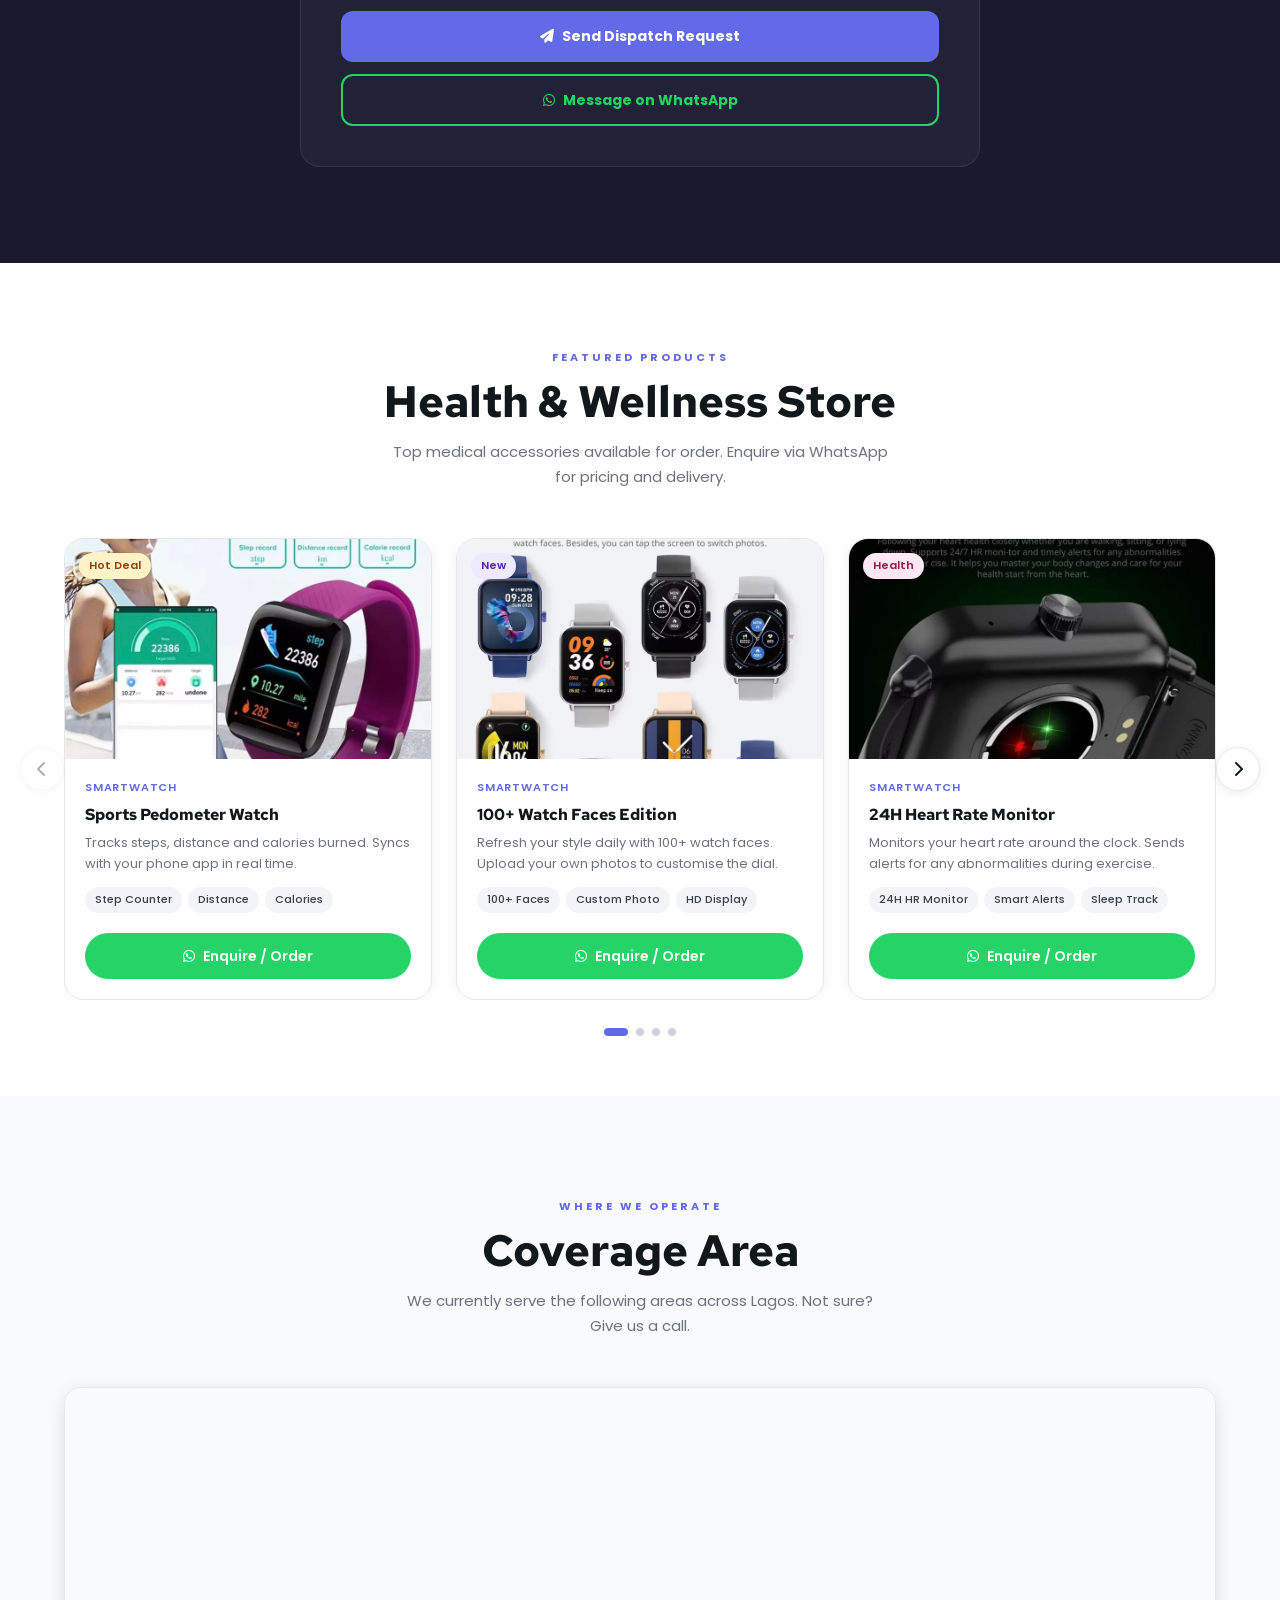
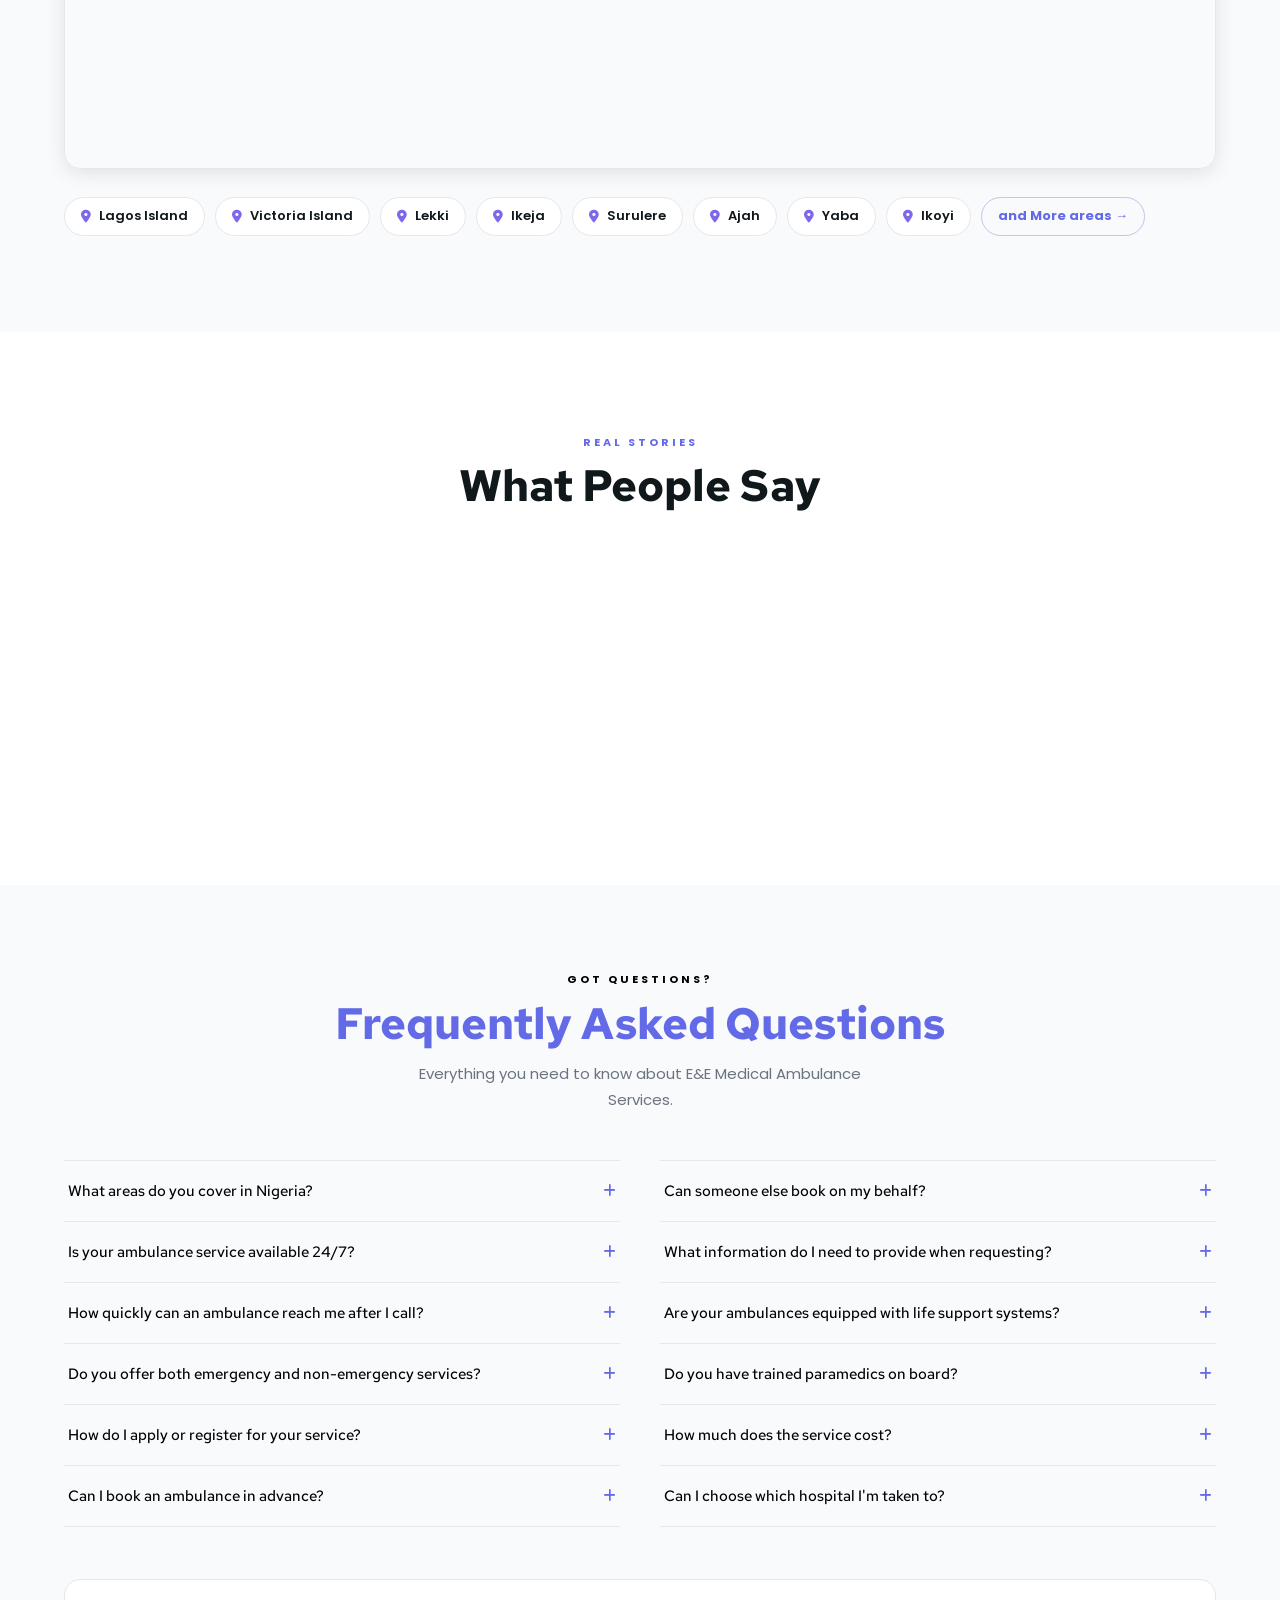
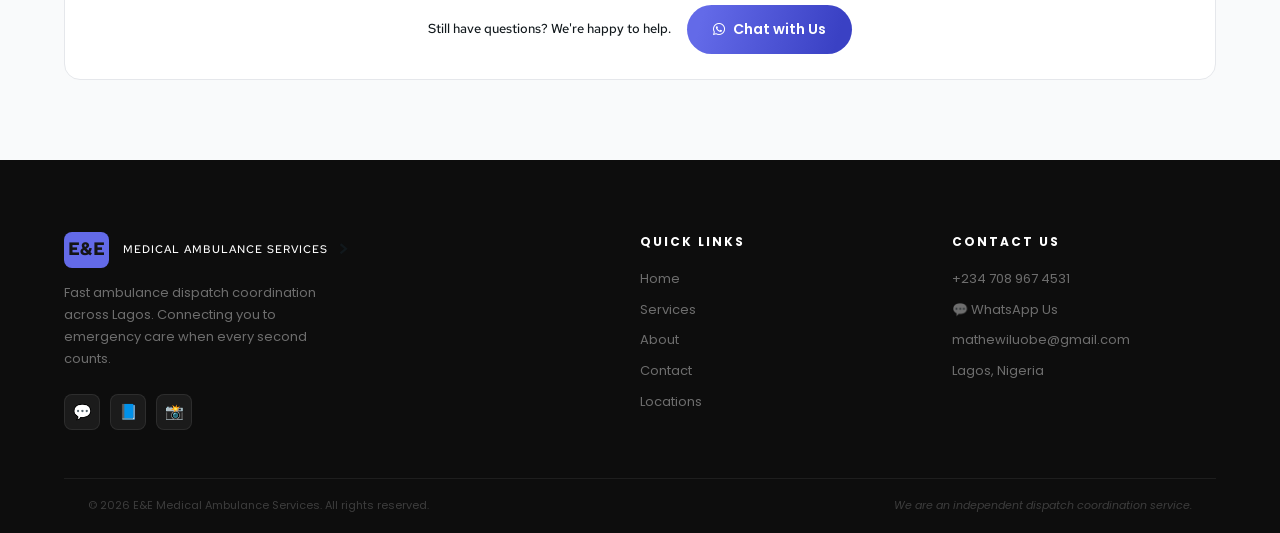
==== commit 6fa09a32: "added featured products section" ====
--- a/index.html
+++ b/index.html
@@ -590,9 +590,9 @@
                 <h3 class="product-name">100+ Watch Faces Edition</h3>
                 <p class="product-desc">Refresh your style daily with 100+ watch faces. Upload your own photos to customise the dial.</p>
                 <div class="product-features">
-                  <span>🎨 100+ Faces</span>
-                  <span>📸 Custom Photo</span>
-                  <span>⌚ HD Display</span>
+                  <span><i class="bx bx-paint"></i> 100+ Faces</span>
+                  <span><i class="bx bx-camera"></i> Custom Photo</span>
+                  <span><i class="bx bx-screen"></i> HD Display</span>
                 </div>
                 <a href="https://wa.me/2347089674531?text=Hi%2C%20I%20want%20to%20enquire%20about%20the%20100%2B%20Watch%20Faces%20Edition" target="_blank" rel="noopener noreferrer" class="product-btn">
                   <i class="fa-brands fa-whatsapp"></i> Enquire / Order
@@ -602,7 +602,7 @@
 
             <!-- Card 3 -->
             <div class="product-card">
-              <div class="product-badge product-badge--health">❤️ Health</div>
+              <div class="product-badge product-badge--health"><i class="bx bx-heart"></i> Health</div>
               <div class="product-img-wrap">
                 <img src="images/whatsapp image (3).jpeg" alt="24H Heart Rate Monitor Watch" />
               </div>
@@ -611,9 +611,9 @@
                 <h3 class="product-name">24H Heart Rate Monitor</h3>
                 <p class="product-desc">Monitors your heart rate around the clock. Sends alerts for any abnormalities during exercise.</p>
                 <div class="product-features">
-                  <span>💓 24H HR Monitor</span>
-                  <span>⚠️ Smart Alerts</span>
-                  <span>🌙 Sleep Track</span>
+                  <span><i class="bx bx-heart"></i> 24H HR Monitor</span>
+                  <span><i class="bx bx-exclamation"></i> Smart Alerts</span>
+                  <span><i class="bx bx-moon"></i> Sleep Track</span>
                 </div>
                 <a href="https://wa.me/2347089674531?text=Hi%2C%20I%20want%20to%20enquire%20about%20the%2024H%20Heart%20Rate%20Monitor%20Watch" target="_blank" rel="noopener noreferrer" class="product-btn">
                   <i class="fa-brands fa-whatsapp"></i> Enquire / Order
@@ -623,7 +623,7 @@
 
             <!-- Card 4 -->
             <div class="product-card">
-              <div class="product-badge product-badge--sport">🏃 Sport</div>
+              <div class="product-badge product-badge--sport"><i class="bx bx-running"></i> Sport</div>
               <div class="product-img-wrap">
                 <img src="images/WhatsApp Image (4).jpeg" alt="Multi Sports Mode Smartwatch" />
               </div>
@@ -632,9 +632,9 @@
                 <h3 class="product-name">Multi Sports Mode Watch</h3>
                 <p class="product-desc">Supports multiple indoor and outdoor sports modes. Stay on top of your fitness at any time.</p>
                 <div class="product-features">
-                  <span>🚴 Multi-Sport</span>
-                  <span>🔥 Calorie Track</span>
-                  <span>💗 Heart Rate</span>
+                  <span><i class="bx bx-cycling"></i> Multi-Sport</span>
+                  <span><i class="bx bx-fire"></i> Calorie Track</span>
+                  <span><i class="bx bx-heart"></i> Heart Rate</span>
                 </div>
                 <a href="https://wa.me/2347089674531?text=Hi%2C%20I%20want%20to%20enquire%20about%20the%20Multi%20Sports%20Mode%20Watch" target="_blank" rel="noopener noreferrer" class="product-btn">
                   <i class="fa-brands fa-whatsapp"></i> Enquire / Order
